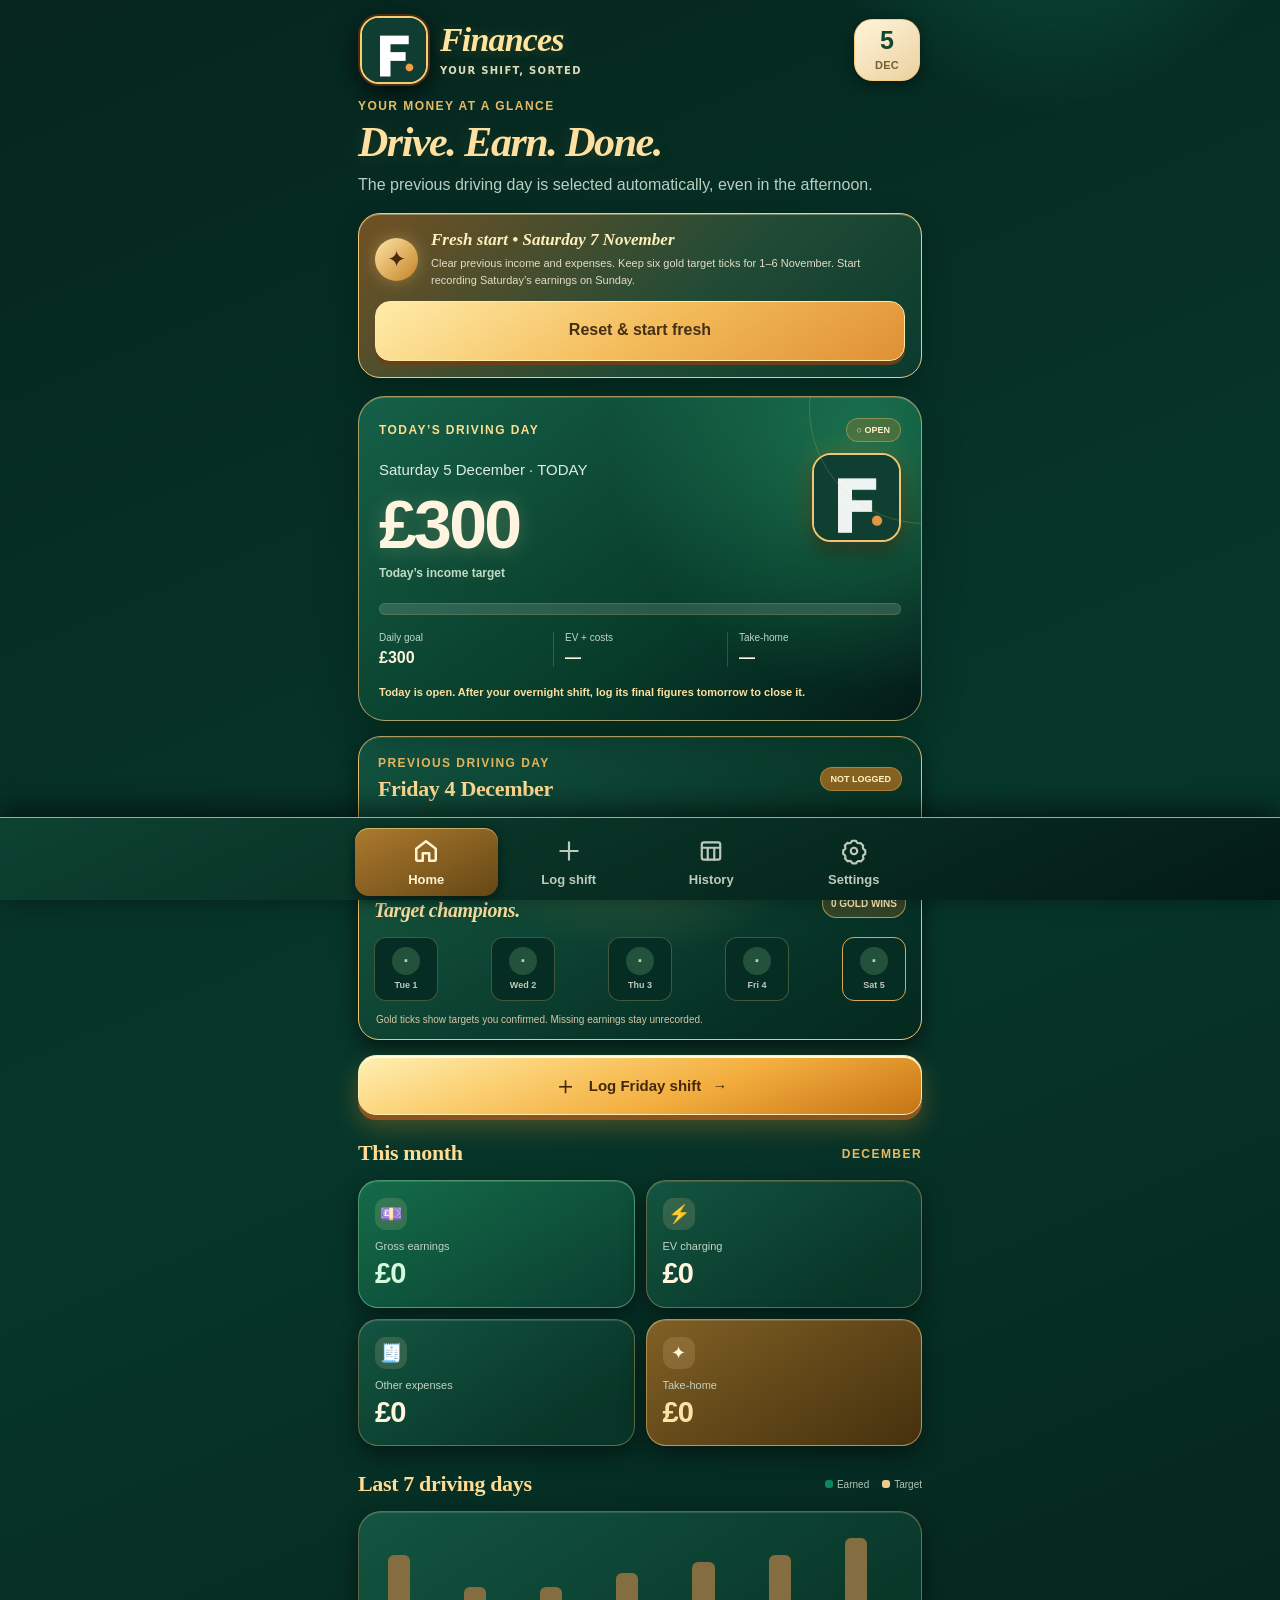
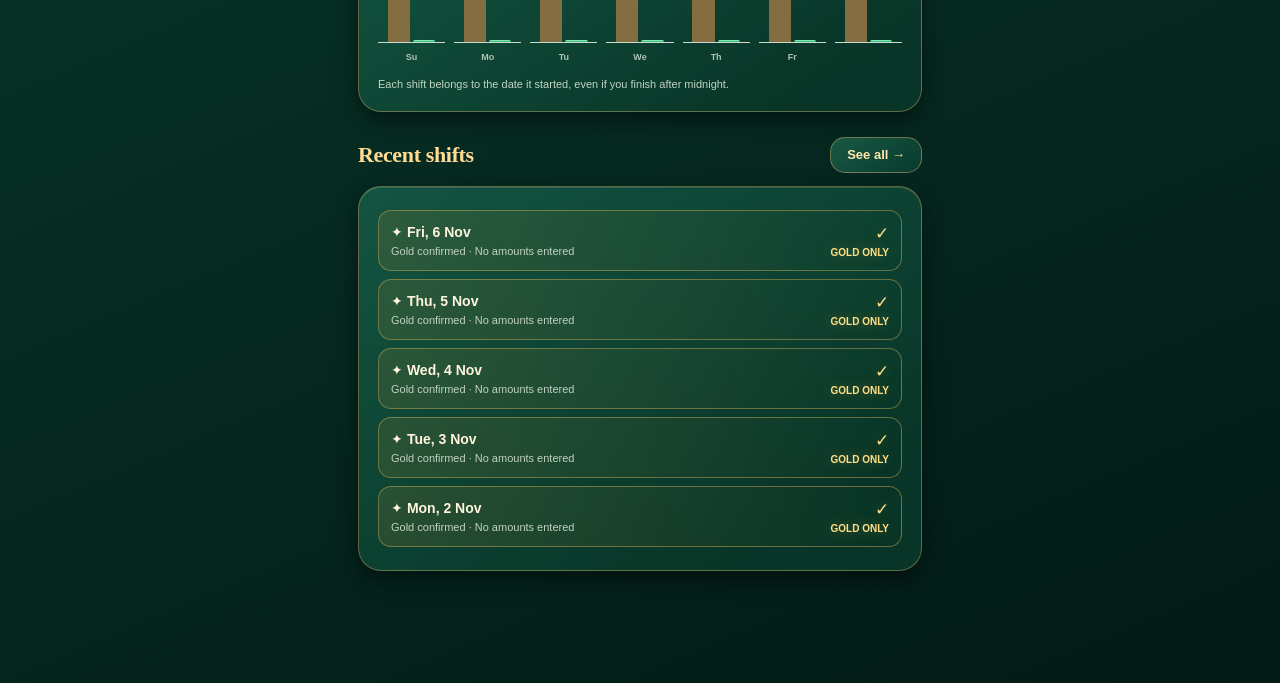
==== index.html @ f960deae "Wire high-density crystal UI and refresh sharp vector assets" ====
<!doctype html>
<html lang="en-GB">
<head>
<meta charset="utf-8">
<meta name="viewport" content="width=device-width, initial-scale=1, viewport-fit=cover">
<meta name="theme-color" content="#073d30">
<meta name="description" content="Finances — a beautiful, fast shift ledger for London private-hire drivers.">
<link rel="manifest" href="./manifest.webmanifest?v=18">
<link rel="icon" type="image/svg+xml" href="./icons/icon.svg?v=11">
<link rel="apple-touch-icon" href="./icons/icon-512.png?v=18">
<title>Finances · Your shift, sorted</title>
<style>
:root{--forest:#083b2e;--deep:#06281f;--emerald:#187657;--lime:#b8e4c7;--orange:#f4a044;--gold:#efd19a;--paper:#fffefa;--cream:#f6f7f2;--ink:#17392f;--muted:#7d9489;--line:#e1eae3;--red:#d35c58;--shadow:0 9px 27px #0e462716;font-family:Inter,ui-sans-serif,-apple-system,BlinkMacSystemFont,"Segoe UI",sans-serif;color:var(--ink)}
*{box-sizing:border-box}
html{background:var(--cream)}
body{margin:0;-webkit-font-smoothing:antialiased;background:linear-gradient(160deg,#f3f8f2,#fffefa 50%,#f6f7f2);min-height:100dvh}
button,input,textarea{font:inherit}button{cursor:pointer}button:disabled{opacity:.45;cursor:not-allowed}
button:focus-visible,input:focus-visible,textarea:focus-visible,a:focus-visible{outline:3px solid var(--orange);outline-offset:3px}
button:active{transform:scale(.987)}
a{color:var(--emerald)}
.shell{max-width:570px;margin:0 auto;min-height:100dvh;padding:0 18px calc(112px + env(safe-area-inset-bottom))}
header{display:flex;align-items:center;justify-content:space-between;gap:12px;padding:24px 2px 19px}
.identity{display:flex;align-items:center;gap:12px}.mark{width:49px;height:49px;object-fit:cover;border-radius:15px;box-shadow:0 6px 16px #143e2a30;border:1px solid #d2ab57}
.wordmark{font:800 22px Georgia,serif;letter-spacing:-.5px}.wordmark small{display:block;font:750 9px Inter,system-ui,sans-serif;letter-spacing:2px;text-transform:uppercase;color:var(--muted);margin-top:3px}
.header-date{background:white;border:1px solid var(--line);border-radius:16px;padding:9px 12px;text-align:center;min-width:60px;box-shadow:var(--shadow)}.header-date b{display:block;font-size:18px}.header-date small{font-weight:800;font-size:10px;color:var(--muted)}
section.page{display:none;animation:appear .22s ease}section.page.active{display:block}@keyframes appear{from{opacity:.65;transform:translateY(4px)}to{opacity:1;transform:translateY(0)}}
.kicker{font-size:10px;font-weight:850;letter-spacing:1.8px;text-transform:uppercase;color:#66947f}
h1{font:600 clamp(28px,7vw,35px)/1.16 Georgia,serif;letter-spacing:-.8px;margin:6px 0 5px}h2{font:600 22px Georgia,serif;letter-spacing:-.4px;margin:0}
.muted{color:var(--muted)}.subtitle{font-size:13px;color:var(--muted);line-height:1.5;margin:6px 0 0}.section-title{display:flex;align-items:center;justify-content:space-between;margin:25px 0 13px;gap:12px}
.hero{position:relative;overflow:hidden;background:radial-gradient(circle at 100% -24%,#2b805e,transparent 50%),linear-gradient(138deg,#145b42,#08382d 67%,#05241c);color:white;border-radius:28px;padding:23px 22px 21px;box-shadow:0 18px 34px #0e452a30;border:1px solid #327d5b}
.hero:after{content:"";width:230px;height:230px;border:1px solid #ffffff13;border-radius:50%;position:absolute;right:-120px;top:-105px;pointer-events:none}
.hero-top{display:flex;align-items:center;justify-content:space-between;gap:12px;position:relative;z-index:1}
.hero-label{font-size:10px;letter-spacing:1.7px;font-weight:850;color:#c3e7d1}
.pill{padding:6px 10px;font-size:10px;border-radius:999px;background:#ffffff18;color:#f9dcac;font-weight:850}
.hero-date{font-size:12px;color:#e4f2e6;margin:16px 0 5px;position:relative;z-index:1}
.hero-value{font-size:clamp(42px,12vw,62px);font-weight:850;letter-spacing:-2.3px;line-height:1.14;font-variant-numeric:tabular-nums;position:relative;z-index:1}
.hero-value small{font-size:12px;letter-spacing:0;color:#b7d8c5;font-weight:600;display:block;margin-top:4px}
.progress-track{height:9px;border-radius:100px;background:#ffffff2a;margin:21px 0 16px;overflow:hidden;position:relative;z-index:1}.progress-track i{display:block;width:0;height:100%;background:linear-gradient(90deg,#f2b263,#ffdda0);border-radius:100px;transition:width .32s}
.hero-stats{display:grid;grid-template-columns:repeat(3,minmax(0,1fr));position:relative;z-index:1}.hero-stats div{min-width:0}.hero-stats div+div{border-left:1px solid #ffffff29;padding-left:11px}.hero-stats small{display:block;font-size:10px;color:#bedbcc;margin-bottom:6px}.hero-stats strong{display:block;font-size:clamp(14px,4vw,18px);font-variant-numeric:tabular-nums}
.hero-foot{position:relative;z-index:1;font-size:11px;color:#f2dba9;margin-top:18px;line-height:1.4}
.primary{display:flex;align-items:center;justify-content:center;gap:11px;width:100%;border:0;border-radius:19px;min-height:60px;background:linear-gradient(125deg,#ffc77d,#f1a149 52%,#e48b2b);color:#4c2b0c;box-shadow:0 10px 24px #d38a3030,inset 0 2px #ffffff90;font-weight:900;font-size:15px}
.primary.dark{background:linear-gradient(125deg,#1f815c,#0c553f 70%,#093d30);color:#fff;box-shadow:0 10px 25px #13573e2a}
.cta{margin-top:15px}.cta-icon{font-size:25px;line-height:1}
.tile-grid{display:grid;grid-template-columns:repeat(2,minmax(0,1fr));gap:11px}
.tile{background:white;border:1px solid var(--line);border-radius:20px;padding:17px 16px;min-width:0;box-shadow:var(--shadow)}
.tile .symbol{display:inline-flex;align-items:center;justify-content:center;width:32px;height:32px;border-radius:11px;background:#f0f6ed;font-size:18px;margin-bottom:10px}
.tile small{display:block;font-size:11px;color:var(--muted);margin-bottom:5px}.tile strong{display:block;font-size:clamp(21px,6vw,29px);font-weight:850;letter-spacing:-.9px;line-height:1.12;font-variant-numeric:tabular-nums}
.tile.green{background:linear-gradient(160deg,#e5f7eb,#f6fff9);border-color:#b5dfc6}.tile.green strong{color:#086943}
.tile.gold{background:linear-gradient(155deg,#fff1d8,#fffdf6);border-color:#ecd4a3}
.card{background:white;border:1px solid var(--line);box-shadow:var(--shadow);border-radius:23px;padding:19px}
.small-note{font-size:11px;color:var(--muted);line-height:1.5}
.row-list{display:flex;flex-direction:column}.shift-row{border:0;background:transparent;text-align:left;display:flex;align-items:center;justify-content:space-between;gap:12px;padding:15px 0;border-bottom:1px solid var(--line);width:100%}.shift-row:last-child{border-bottom:0}.shift-row b{display:block;font-size:14px}.shift-row small{display:block;font-size:11px;color:var(--muted);margin-top:5px}.shift-row .amount{text-align:right}.shift-row .amount strong{font-size:17px;display:block}.shift-row .amount span{display:block;font-size:10px;font-weight:800;margin-top:3px}
.positive{color:#16845a}.negative{color:var(--red)}.amber{color:#b67b2a}
.empty{text-align:center;padding:19px 9px;color:var(--muted);font-size:13px}
.weekbars{display:grid;grid-template-columns:repeat(7,minmax(0,1fr));gap:9px;align-items:end;padding-top:7px}
.bar-col{text-align:center;min-width:0}.bar-wrap{height:105px;display:flex;align-items:flex-end;justify-content:center;gap:3px;position:relative;border-bottom:1px solid #ccd9cc}
.bar{width:33%;border-radius:6px 6px 0 0;min-height:2px}.bar.target{background:#f2d4a4}.bar.earned{background:linear-gradient(#50bf84,#0a6d4f)}
.bar-col small{font-weight:750;font-size:9px;color:var(--muted);margin-top:9px;display:block}.bar-col.today small{color:var(--forest)}.legend{font-size:10px;color:var(--muted);display:flex;align-items:center;gap:13px}.legend i{display:inline-block;width:8px;height:8px;border-radius:3px;margin-right:4px;background:#0b875e}.legend .target-dot{background:#eccb91}
.form-panel{background:white;border:1px solid var(--line);border-radius:24px;padding:19px;margin-top:18px;box-shadow:var(--shadow)}
.form-title{display:flex;align-items:center;justify-content:space-between;gap:12px;margin-bottom:12px}
.step{font-size:11px;font-weight:850;color:#11805b;letter-spacing:1.1px}
label.field{display:block;margin-top:13px;font-size:12px;font-weight:800;color:#395c4d}
.input{display:block;margin-top:8px;width:100%;min-width:0;height:52px;border:1px solid #dce6dc;background:#fbfdf9;border-radius:13px;padding:0 13px;color:#163b30;font-weight:700;font-size:16px}
.input:focus{outline:2px solid #efb063;outline-offset:1px;border-color:#edbb7c}
.input[type=date],.input[type=time]{font-size:14px}
.field-row{display:grid;grid-template-columns:minmax(0,1.45fr) minmax(0,1fr);gap:11px}
.money-field{position:relative}.money-field .input{padding-left:34px;font-size:22px;font-weight:850;font-variant-numeric:tabular-nums}.currency{position:absolute;left:13px;bottom:14px;font-size:17px;color:#769182;font-weight:800}
.caption{color:#91a496;font-size:11px;line-height:1.5;margin:10px 2px 0}
.money-preview{background:linear-gradient(150deg,#0f5c42,#073e30);color:#fff;border-radius:20px;padding:17px 18px;margin-top:17px;box-shadow:0 8px 22px #165d3920}
.preview-row{display:flex;align-items:center;justify-content:space-between;gap:12px;padding:6px 0}.preview-row small{color:#b9dcc9;font-size:11px}.preview-row b{font-size:16px;font-variant-numeric:tabular-nums}.preview-row.large{padding-top:14px;border-top:1px solid #ffffff25;margin-top:8px}.preview-row.large b{font-size:27px;letter-spacing:-1px}.preview-status{font-size:11px;color:#ffe0a9;margin-top:11px}
.fold{border-top:1px solid var(--line);margin-top:14px;padding-top:13px}.fold summary{cursor:pointer;font-size:12px;font-weight:850;color:var(--emerald);min-height:28px}
textarea.input{padding:12px 13px;height:auto;min-height:81px;resize:vertical;font-size:14px}
.form-actions{display:flex;gap:9px;align-items:center;margin-top:15px}.form-actions .primary{flex:1}.secondary{border:1px solid #d5e2d7;color:#2c7056;background:#f4faf3;border-radius:15px;min-height:52px;padding:0 16px;font-weight:850;font-size:13px}
.month-nav{display:flex;align-items:center;justify-content:space-between;gap:8px;margin:19px 0 14px}.month-nav strong{font-size:16px}.round-btn{border:1px solid var(--line);border-radius:13px;background:white;min-width:43px;height:42px;font-size:24px;color:var(--forest)}
.calendar{padding:14px 10px 12px}.cal-grid{display:grid;grid-template-columns:repeat(7,minmax(0,1fr));gap:5px}
.cal-head{text-align:center;font-size:9px;font-weight:900;color:var(--muted);padding:5px 0 8px}.day{min-width:0;min-height:62px;padding:7px 2px 6px;border:1px solid #e6ece5;border-radius:10px;text-align:center;background:#f8faf6;color:#758a7f}.day b{font-size:11px;display:block}.day small{font-size:9px;display:block;margin-top:8px;font-weight:800;overflow:hidden;text-overflow:clip}.day.has{background:#e7f3e9;border-color:#c6e3d1;color:#145e40}.day.win{background:#f9edd3;border-color:#ddbc75;color:#77501d}.day.low{background:#fbeae8;border-color:#f1cfcb;color:#a14c43}.day.today{box-shadow:inset 0 0 0 2px #f0a650}.day:disabled{visibility:hidden}.day .cal-dot{width:5px;height:5px;border-radius:50%;background:currentColor;margin:4px auto 0}
.month-summary{font-size:12px;color:var(--muted);margin:9px 0 18px}
.week-targets{display:grid;grid-template-columns:repeat(2,minmax(0,1fr));gap:10px}.target-row{border:1px solid var(--line);border-radius:15px;padding:10px 13px;background:#fbfdf9}.target-row label{display:block;color:var(--muted);font-size:11px;font-weight:850;margin-bottom:6px}.target-row .target-inner{display:flex;align-items:center;gap:5px}.target-row input{width:100%;min-width:0;border:0;background:transparent;color:var(--forest);font-size:19px;font-weight:900;outline:0}
.settings-actions{display:grid;grid-template-columns:repeat(2,minmax(0,1fr));gap:9px;margin-top:15px}.settings-actions button{min-height:49px}
.nav{position:fixed;z-index:20;bottom:0;left:0;right:0;padding:10px max(14px,calc((100vw - 570px)/2)) calc(10px + env(safe-area-inset-bottom));background:#ffffffed;backdrop-filter:blur(18px);border-top:1px solid #dce9de;display:grid;grid-template-columns:repeat(4,minmax(0,1fr));box-shadow:0 -7px 29px #113b2516}
.nav button{min-height:58px;border:0;background:transparent;color:#83978b;border-radius:14px;display:flex;flex-direction:column;align-items:center;justify-content:center;gap:5px;font-size:10px;font-weight:850}.nav button .ico{font-size:21px;line-height:1}.nav button.active{color:#084734;background:linear-gradient(155deg,#e8f6e7,#fff0d8)}
.toast{position:fixed;z-index:50;left:50%;transform:translateX(-50%);bottom:calc(93px + env(safe-area-inset-bottom));max-width:calc(100vw - 34px);background:#104f39;color:#fff;padding:13px 17px;border-radius:14px;box-shadow:0 13px 25px #0a442b44;font-size:13px;font-weight:750;text-align:center;display:none}
.notice{padding:13px 14px;border:1px solid #efdcb8;border-radius:16px;background:#fff9e9;color:#795b2d;font-size:12px;line-height:1.5;margin-top:12px}
.between{display:flex;justify-content:space-between;align-items:center;gap:12px}
.hidden{display:none!important}
@media(max-width:365px){.shell{padding-left:12px;padding-right:12px}.tile{padding:13px}.hero{padding:19px}.field-row{grid-template-columns:1fr 1fr}}
@media(prefers-reduced-motion:reduce){*{animation:none!important;transition:none!important}}

.fresh-reset{margin:15px 0 18px;border:1px solid #f4ca7a;border-radius:22px;padding:16px;background:linear-gradient(135deg,#725124,#224b36 58%,#0a3b2d);box-shadow:inset 0 1px #fff3b95b,0 9px 24px #001a1477;display:grid;grid-template-columns:44px minmax(0,1fr);gap:12px;align-items:center;color:#fff4db}
.fresh-reset-icon{width:43px;height:43px;border-radius:50%;display:grid;place-items:center;background:linear-gradient(135deg,#ffe5a6,#c48225);color:#462b0d;font-size:23px;box-shadow:0 0 16px #ffd77855}
.fresh-reset-copy strong{font:italic 700 17px Georgia,serif;display:block;color:#fff0bb}.fresh-reset-copy small,.fresh-done small{display:block;font-size:11px;color:#e4ddc8;line-height:1.55;margin-top:5px}
.fresh-reset-button{grid-column:1/-1;border:1px solid #ffeba6;background:linear-gradient(145deg,#ffeca9,#f4bd5c,#df9034);color:#453016;border-radius:15px;min-height:46px;font-weight:900;box-shadow:0 4px #694017}
.fresh-done{margin:15px 0;border:1px solid #e9c268ad;border-radius:18px;padding:13px 15px;background:#164a36;color:#ffeda8}
.fresh-done strong{font-weight:850;font-size:13px}
</style>
<link rel="stylesheet" href="./atelier.css?v=11">
<link rel="stylesheet" href="./crystal.css?v=18">
</head>
<body>
<div class="shell">
<header><div class="identity"><img class="mark" src="./icons/icon-512.png?v=18" alt="Personalised Liberty portrait"><div class="wordmark">Finances<small>Your shift, sorted</small></div></div><div class="header-date"><b id="headerDay">—</b><small id="headerMonth">NOV</small></div></header>
<section class="page active" id="home">
  <div class="kicker">YOUR MONEY AT A GLANCE</div><h1>Drive. Earn. Done.</h1><p class="subtitle">The previous driving day is selected automatically, even in the afternoon.</p>
  <section class="fresh-reset" id="freshResetPanel">
    <div class="fresh-reset-icon">✦</div>
    <div class="fresh-reset-copy"><strong>Fresh start • Saturday 7 November</strong>
    <small>Clear previous income and expenses. Keep six gold target ticks for 1–6 November. Start recording Saturday’s earnings on Sunday.</small></div>
    <button type="button" class="fresh-reset-button" id="freshStartBtn">Reset & start fresh</button>
  </section>
  <section class="fresh-done hidden" id="freshDonePanel">
    <strong>✓ Fresh start active</strong><small>Earlier figures cleared. First new driving day: Saturday 7 November. Record it on Sunday.</small>
  </section>
  <div class="hero"><img class="hero-portrait" src="./icons/icon-512.png?v=11" alt="" aria-hidden="true">
    <div class="hero-top"><span class="hero-label">TODAY’S DRIVING DAY</span><span class="pill" id="heroBadge">READY TO GO</span></div>
    <p class="hero-date" id="heroDate">Today</p>
    <div class="hero-value" id="heroIncome">£0<small>Gross earnings</small></div>
    <div class="progress-track"><i id="heroProgress"></i></div>
    <div class="hero-stats"><div><small>Daily goal</small><strong id="heroTarget">£0</strong></div><div><small>EV + costs</small><strong id="heroCosts">£0</strong></div><div><small>Take-home</small><strong id="heroNet">£0</strong></div></div>
    <div class="hero-foot" id="heroMessage">Your next shift is waiting.</div>
  </div>
  <div id="lastShiftCard" class="card" style="margin-top:15px;border:1px solid #e5bf73">
    <div class="between"><div><div class="kicker" id="lastShiftEyebrow">LAST SHIFT</div><h2 id="lastShiftTitle" style="margin-top:6px">Yesterday</h2></div><span class="pill" id="lastShiftStatus" style="background:#876322;color:#fff4c8">CLOSED ✓</span></div>
    <p id="lastShiftDetail" style="margin:10px 0 0;font-size:13px;color:#e3d9b7;line-height:1.5"></p>
  </div>
  <div id="dateCorrection" class="notice hidden" style="margin-top:14px">
<strong id="dateCorrectionTitle"></strong><p id="dateCorrectionText" style="margin:8px 0 12px"></p>
<button type="button" class="secondary" id="correctToday">↶ Move saved shift to previous day</button></div>
<section class="gold-win-card" aria-label="Gold target streak"><div class="gold-win-head"><div><small>YOUR GOLD STANDARD</small><h2>Target champions.</h2></div><strong id="goldCount">4 GOLD WINS</strong></div><div id="goldDays" class="gold-days"></div><p>Gold ticks show targets you confirmed. Missing earnings stay unrecorded.</p></section><button class="primary cta" id="homeLog"><span class="cta-icon">＋</span><span id="homeLogLabel">Log a finished shift</span><span>→</span></button>
  <div class="section-title"><h2>This month</h2><span class="kicker" id="homeMonth">NOVEMBER</span></div>
  <div class="tile-grid">
    <div class="tile green"><span class="symbol">💷</span><small>Gross earnings</small><strong id="monthGross">£0</strong></div>
    <div class="tile"><span class="symbol">⚡</span><small>EV charging</small><strong id="monthCharge">£0</strong></div>
    <div class="tile"><span class="symbol">🧾</span><small>Other expenses</small><strong id="monthOther">£0</strong></div>
    <div class="tile gold"><span class="symbol">✦</span><small>Take-home</small><strong id="monthNet">£0</strong></div>
  </div>
  <div class="section-title"><h2>Last 7 driving days</h2><span class="legend"><span><i></i>Earned</span><span><i class="target-dot"></i>Target</span></span></div>
  <div class="card"><div id="weekBars" class="weekbars"></div><div class="small-note" style="margin-top:14px">Each shift belongs to the date it started, even if you finish after midnight.</div></div>
  <div class="section-title"><h2>Recent shifts</h2><button class="secondary" id="seeHistory" style="min-height:36px">See all →</button></div>
  <div class="card row-list" id="recentList"></div>
</section>
<section class="page" id="log">
  <div class="kicker" id="logKicker">YOUR END-OF-SHIFT CHECK-IN</div><h1 id="logTitle">Three numbers. Done.</h1><p class="subtitle">No dates or times to enter. Just log the shift you finished this morning.</p>
  <form id="shiftForm" novalidate>
  <div class="auto-day-panel">
    <span class="auto-day-icon">✦</span><div><small>AUTOMATIC DRIVING DAY</small><strong id="logDayLabel">Your driving day</strong><p id="shiftClock">Your last completed overnight shift counts towards the previous day.</p></div><span class="auto-day-tick">✓</span>
    <input type="hidden" id="shiftDate" required><input type="hidden" id="startTime"><input type="hidden" id="endTime">
  </div>
    <div class="form-panel">
      <div class="form-title"><h2>Your money</h2><span class="step">QUICK CHECK-IN</span></div>
      <label class="field money-field">Gross income (before costs)<span class="currency">£</span><input id="gross" class="input" type="number" min="0" max="1000000" step="0.01" inputmode="decimal" placeholder="230.00" required></label>
      <div class="field-row" style="grid-template-columns:1fr 1fr">
        <label class="field money-field">⚡ EV charging<span class="currency">£</span><input id="charge" class="input" type="number" min="0" max="1000000" step="0.01" inputmode="decimal" placeholder="0.00"></label>
        <label class="field money-field">🧾 Other expenses<span class="currency">£</span><input id="other" class="input" type="number" min="0" max="1000000" step="0.01" inputmode="decimal" placeholder="0.00"></label>
      </div>
      <p class="caption">Other expenses can include food, parking, tolls or anything else. Don't include EV charging twice.</p>
      <div class="money-preview" aria-live="polite">
        <div class="preview-row"><small>Daily income target</small><b id="previewTarget">£0</b></div>
        <div class="preview-row"><small>Total costs</small><b id="previewCosts">£0</b></div>
        <div class="preview-row large"><small>Estimated take-home</small><b id="previewNet">£0</b></div>
        <div class="preview-status" id="previewStatus">Enter your earnings to see your result.</div>
      </div>
      <details class="fold"><summary>✎ Add a note or adjust this day's target</summary><label class="field">Notes (optional)<textarea id="notes" class="input" maxlength="500" placeholder="e.g. busy evening, charging stop, parking"></textarea></label><label class="field money-field">Override this day's target<span class="currency">£</span><input id="targetOverride" class="input" type="number" step=".01" min="0" max="1000000" inputmode="decimal" placeholder="Leave blank for weekday goal"></label></details>
      <p class="caption hidden" id="importedWarning">This entry was imported from the previous app. Its actual shift times were never recorded there.</p>
      <div class="form-actions"><button type="submit" class="primary dark" id="saveShift">✓ Save this shift</button><button type="button" class="secondary" id="newShift">New</button></div>
      <button type="button" class="secondary hidden" id="moveEntryBack" style="margin-top:12px;width:100%">↶ Move this saved entry back one day</button>
    </div>
  </form>
  <p class="small-note" style="text-align:center;margin:16px 0">Saved on this phone. Update or correct any shift later in History.</p>
</section>
<section class="page" id="history">
  <div class="kicker">YOUR FINANCIAL JOURNEY</div><h1>Every shift matters.</h1><p class="subtitle">Daily records, monthly totals and the progress you made.</p>
  <div class="month-nav"><button class="round-btn" id="monthPrev" aria-label="Previous month">‹</button><strong id="historyMonth">November 2026</strong><button class="round-btn" id="monthNext" aria-label="Next month">›</button></div>
  <div class="tile-grid">
    <div class="tile green"><span class="symbol">💷</span><small>Gross earned</small><strong id="histGross">£0</strong></div>
    <div class="tile gold"><span class="symbol">✦</span><small>Take-home</small><strong id="histNet">£0</strong></div>
    <div class="tile"><span class="symbol">⚡</span><small>EV costs</small><strong id="histCharge">£0</strong></div>
    <div class="tile"><span class="symbol">🎯</span><small>Targets hit</small><strong id="histHits">0 / 0</strong></div>
  </div>
  <div class="section-title"><h2>Shift calendar</h2><span class="kicker">TAP A DATE TO EDIT</span></div>
  <div class="card calendar"><div id="calendar" class="cal-grid"></div><p class="small-note" style="margin:14px 3px 0">Gold = net hit goal · Green = gross hit goal · Rose = below goal.</p></div>
  <div class="section-title"><h2>Shift breakdown</h2><span class="kicker" id="histCount">0 SHIFTS</span></div>
  <div class="card row-list" id="historyList"></div>
  <div class="month-summary" id="histNote"></div>
</section>
<section class="page" id="settings">
  <div class="kicker">YOUR RULES</div><h1>Set your pace.</h1><p class="subtitle">Your normal target is applied automatically based on the day your shift starts.</p>
  <div class="form-panel"><div class="between"><h2>Daily targets</h2><span class="step">£ / DAY</span></div><div class="week-targets" id="targets" style="margin-top:15px"></div><button class="primary dark" id="saveTargets" style="margin-top:16px">Save my weekly targets</button></div>
  <div class="form-panel"><h2>Your records</h2><p class="subtitle">Your data stays on this device. Back it up before changing phones, deleting the app or clearing browser storage.</p>
    <div class="settings-actions"><button class="secondary" id="backup">↓ JSON backup</button><button class="secondary" id="csv">↓ Month CSV</button><button class="secondary" id="restore">↑ Restore backup</button><button class="secondary" id="classic">Classic app ↗</button></div><input type="file" id="restoreFile" accept=".json,application/json" hidden>
    <p class="small-note" style="margin-top:15px" id="importState">Existing data is kept on this device.</p>
  </div>
  <div class="notice"><strong>About your numbers:</strong> Gross income is what you earned before costs. Take-home is gross income minus charging and other expenses. A gross target win is different from a net target win.</div>
</section>
</div>
<nav class="nav" aria-label="Main navigation">
 <button data-tab="home" class="active"><span class="ico"><svg viewBox="0 0 24 24" aria-hidden="true"><path d="m3 10 9-7 9 7v10a1 1 0 0 1-1 1h-5v-7H9v7H4a1 1 0 0 1-1-1z"/></svg></span>Home</button>
 <button data-tab="log"><span class="ico"><svg viewBox="0 0 24 24" aria-hidden="true"><path d="M12 4v16M4 12h16"/></svg></span>Log shift</button>
 <button data-tab="history"><span class="ico"><svg viewBox="0 0 24 24" aria-hidden="true"><rect x="3.5" y="4" width="17" height="16" rx="2"/><path d="M3.5 9h17M9 9v11M15 9v11"/></svg></span>History</button>
 <button data-tab="settings"><span class="ico"><svg viewBox="0 0 24 24" aria-hidden="true"><path d="m9.7 3.5.5-1h3.6l.5 1 1 1.1 1.4.3 1.4-.3 2.4 2.5-.4 1.3.3 1.4 1.1 1 .9.5v3.5l-1 .5-1.1 1 .1 1.5.4 1.3-2.5 2.5-1.3-.4-1.4.2-1.1 1-.5 1h-3.6l-.5-1-1-1.1-1.4-.2-1.4.4-2.4-2.5.4-1.3-.2-1.4-1-1-.9-.5v-3.5l1-.5 1.1-1-.2-1.5-.4-1.3 2.5-2.5 1.3.4 1.4-.3z"/><circle cx="12" cy="12" r="3"/></svg></span>Settings</button>
</nav>
<div class="toast" id="toast" role="status" aria-live="polite"></div>
<script>
(function(){
'use strict';
const STORE='finances-shifts-v3';
const LEGACY='finances-local-v1';
const DAYS=['Monday','Tuesday','Wednesday','Thursday','Friday','Saturday','Sunday'];
const DEFAULT=[160,160,200,230,250,300,250];
const el=id=>document.getElementById(id);
const amount=n=>new Intl.NumberFormat('en-GB',{style:'currency',currency:'GBP',maximumFractionDigits:2}).format(Number(n)||0);
const short=n=>new Intl.NumberFormat('en-GB',{style:'currency',currency:'GBP',maximumFractionDigits:0}).format(Number(n)||0);
const round=n=>Math.round((Number(n)+Number.EPSILON)*100)/100;
const safe=s=>String(s??'').replace(/[&<>"']/g,c=>({'&':'&amp;','<':'&lt;','>':'&gt;','"':'&quot;',"'":'&#39;'}[c]));
const key=d=>d.getFullYear()+'-'+String(d.getMonth()+1).padStart(2,'0')+'-'+String(d.getDate()).padStart(2,'0');
const date=k=>{const p=k.split('-').map(Number);return new Date(p[0],p[1]-1,p[2])};
const validKey=k=>/^\d{4}-(0[1-9]|1[0-2])-([012]\d|3[01])$/.test(k)&&key(date(k))===k;
const weekday=k=>(date(k).getDay()+6)%7;
const n=v=>round(Number(v)||0);
function shiftKey(){const d=new Date();d.setDate(d.getDate()-1);return key(d);}
function todayKey(){return key(new Date())}
function plusMonth(d,v){return new Date(d.getFullYear(),d.getMonth()+v,1)}
function moneyField(id){const x=el(id).value.trim();return x===''?0:Number(x)}
function clock(k,from,to){const start=new Date(k+'T'+from+':00');if(!Number.isFinite(start.getTime()))return null;const end=new Date(k+'T'+to+':00');if(end<=start)end.setDate(end.getDate()+1);return {endKey:key(end),minutes:Math.round((end-start)/60000)}}
function goal(k,record){return record&&record.override!=null?record.override:state.targets[weekday(k)]}
function net(record){return round(record.gross-record.charge-record.other)}
function costs(record){return round(record.charge+record.other)}
const VERIFIED_WINS=['2026-11-01','2026-11-02','2026-11-03','2026-11-04','2026-11-05','2026-11-06'];
const starterWins=()=>Object.fromEntries(VERIFIED_WINS.map(k=>[k,true]));
function newState(){return {version:3,targets:DEFAULT.slice(),shifts:{},legacyImported:false,confirmedDays:starterWins(),freshStartComplete:false}}
function migrate(){
 const value=localStorage.getItem(LEGACY);
 const s=newState();if(!value)return s;
 try{
  const old=JSON.parse(value);if(!old||!old.entries||typeof old.entries!=='object')return s;
  for(const [k,e] of Object.entries(old.entries)){
   if(!validKey(k)||!e||typeof e!=='object')continue;
   const ex=Array.isArray(e.expenses)?e.expenses:[];
   const charging=round(ex.filter(x=>x.category==='Charging').reduce((a,x)=>a+(Number(x.amount)||0),0));
   const spending=round(ex.reduce((a,x)=>a+(Number(x.amount)||0),0));
   const gross=Number(e.earned);
   if(!Number.isFinite(gross)||gross<0||gross>1000000)continue;
   s.shifts[k]={gross:round(gross),charge:Math.max(0,charging),other:Math.max(0,round(spending-charging)),start:'13:00',finish:'06:00',notes:String(e.note||'').slice(0,500),override:e.targetOverride!=null&&Number.isFinite(Number(e.targetOverride))?Math.max(0,Number(e.targetOverride)):null,imported:true};
  }
  s.legacyImported=Object.keys(s.shifts).length>0;return s;
 }catch(err){console.warn('Legacy migration skipped',err);return s}
}
function validSaved(s){return s&&s.version===3&&Array.isArray(s.targets)&&s.targets.length===7&&s.targets.every(x=>Number.isFinite(x)&&x>=0&&x<=1000000)&&s.shifts&&typeof s.shifts==='object'&&!Array.isArray(s.shifts);}
function load(){
 try{const saved=localStorage.getItem(STORE);if(saved){const parsed=JSON.parse(saved);if(validSaved(parsed)){parsed.confirmedDays={...parsed.confirmedDays,...starterWins()};return parsed;}}}
 catch(err){console.warn('Cannot read saved shifts',err)}
 return migrate();
}
let state=load(),tab='home',focus=shiftKey(),historyMonth=new Date(date(shiftKey()).getFullYear(),date(shiftKey()).getMonth(),1),toastTimer=0;
function save(){try{localStorage.setItem(STORE,JSON.stringify(state));return true}catch(err){notify('Could not save. Check your phone storage.');return false}}
function notify(message){const t=el('toast');t.textContent=message;t.style.display='block';clearTimeout(toastTimer);toastTimer=setTimeout(()=>t.style.display='none',3500)}
function switchTo(next){tab=next;document.querySelectorAll('.page').forEach(x=>x.classList.toggle('active',x.id===tab));document.querySelectorAll('.nav button').forEach(x=>x.classList.toggle('active',x.dataset.tab===tab));render();window.scrollTo({top:0,behavior:'instant'})}
function entry(k){return state.shifts[k]||null}
function targetHit(k){const a=stats(k);return !!state.confirmedDays?.[k]||!!(a.r&&a.gross>=a.target)}
function manualOnly(k){return !!state.confirmedDays?.[k]&&!entry(k)}
function stats(k){const r=entry(k),target=goal(k,r);return {r,target,gross:r?r.gross:0,charge:r?r.charge:0,other:r?r.other:0,net:r?net(r):0}}
function monthRows(m){const prefix=m.getFullYear()+'-'+String(m.getMonth()+1).padStart(2,'0')+'-';return Object.keys(state.shifts).filter(k=>k.startsWith(prefix)&&validKey(k)).sort((a,b)=>b.localeCompare(a))}
function monthNumbers(m){const rows=monthRows(m),prefix=m.getFullYear()+'-'+String(m.getMonth()+1).padStart(2,'0')+'-';const a=rows.reduce((s,k)=>{const v=stats(k);s.gross+=v.gross;s.charge+=v.charge;s.other+=v.other;s.net+=v.net;return s},{gross:0,charge:0,other:0,net:0,hits:0,count:rows.length});const marked=Object.keys(state.confirmedDays||{}).filter(k=>k.startsWith(prefix)&&state.confirmedDays[k]);a.hits=new Set([...rows.filter(targetHit),...marked]).size;return a}
function formatDay(k){return date(k).toLocaleDateString('en-GB',{weekday:'short',day:'numeric',month:'short'})}
function rowMarkup(k){const a=stats(k);if(manualOnly(k))return '<button class="shift-row win-row" data-edit="'+k+'"><span><b>✦ '+safe(formatDay(k))+'</b><small>Gold confirmed · No amounts entered</small></span><span class="amount"><strong class="gold-text">✓</strong><span class="gold-text">GOLD ONLY</span></span></button>';const hit=targetHit(k);return '<button class="shift-row'+(hit?' win-row':'')+'" data-edit="'+k+'"><span><b>'+safe(formatDay(k))+'</b><small>'+short(a.gross)+' earned · '+short(a.charge+a.other)+' costs'+(a.r.imported?' · imported':'')+'</small></span><span class="amount"><strong>'+short(a.net)+'</strong><span class="'+(hit?'gold-text':'positive')+'">✓ CLOSED'+(hit?' · GOLD':'')+'</span></span></button>'}

function renderDateCorrection(){
 const source=key(new Date()),destination=shiftKey(),saved=entry(source);
 const visible=Boolean(saved)&&!entry(destination);
 el('dateCorrection').classList.toggle('hidden',!visible);
 if(visible){
   el('dateCorrectionTitle').textContent='Does this belong to '+formatDay(destination)+'?';
   el('dateCorrectionText').textContent=amount(saved.gross)+' is currently saved under '+formatDay(source)+'. If it was the overnight shift starting '+formatDay(destination)+', move it back with one tap. Your charging and expenses will move too.';
   el('correctToday').textContent='↶ Move '+formatDay(source)+' to '+formatDay(destination);
 }
}
function relocateShift(source,destination){
 if(!validKey(source)||!validKey(destination)||source===destination)return;
 const existing=entry(source);
 if(!existing){notify('No saved shift on that day.');return}
 if(entry(destination)){notify('A shift already exists on '+formatDay(destination)+'. Nothing changed.');return}
 const message='Move '+amount(existing.gross)+' from '+formatDay(source)+' to '+formatDay(destination)+'? All costs and notes move with it. This will not duplicate your income.';
 if(!confirm(message))return;
 const wasConfirmed=Boolean(state.confirmedDays?.[source]);
 const destinationConfirmed=Boolean(state.confirmedDays?.[destination]);
 state.shifts[destination]=existing;delete state.shifts[source];
 if(wasConfirmed){state.confirmedDays[destination]=true;delete state.confirmedDays[source]}
 if(!save()){
   state.shifts[source]=existing;delete state.shifts[destination];
   if(wasConfirmed){state.confirmedDays[source]=true;if(!destinationConfirmed)delete state.confirmedDays[destination]}
   return
 }
 historyMonth=new Date(date(destination).getFullYear(),date(destination).getMonth(),1);
 notify('✓ Shift safely moved to '+formatDay(destination));
 switchTo('home');
}
function performFreshStart(){
 if(state.freshStartComplete){notify('Your fresh start is already active.');return;}
 const message='Start fresh from Saturday 7 November 2026?\n\nThis clears ALL recorded income, EV charging, expenses and notes on this device, including entries for 7 November.\n\nYour weekly targets stay the same, and gold ticks remain for 1–6 November. A backup download will be requested before clearing.\n\nThis cannot be undone without restoring a backup.';
 if(!confirm(message))return;
 const original=state;
 try{download('Finances-before-reset-'+key(new Date())+'.json',JSON.stringify(original,null,2),'application/json')}
 catch(err){notify('Could not prepare your backup. No records were erased.');return}
 const resetState={version:3,targets:original.targets.slice(),shifts:{},legacyImported:false,confirmedDays:starterWins(),freshStartComplete:true,startedOn:'2026-11-07'};
 state=resetState;
 if(!save()){state=original;return}
 try{localStorage.removeItem(LEGACY)}catch(err){console.warn('Legacy data could not be removed',err)}
 historyMonth=new Date(2026,10,1);
 prepare(shiftKey(),true);
 notify('✓ Fresh start active. Old amounts cleared; 1–6 Nov gold ticks preserved.');
 switchTo('home');
}
function renderGoldDays(){const now=todayKey(),d=date(now),first=new Date(d);first.setDate(first.getDate()-Math.min(6,d.getDate()-1));const keys=[];for(let day=new Date(first);day<=d;day.setDate(day.getDate()+1))keys.push(key(day));const count=keys.filter(targetHit).length;el('goldCount').textContent=count+' GOLD WIN'+(count===1?'':'S');el('goldDays').innerHTML=keys.map(k=>{const hit=targetHit(k),label=date(k).toLocaleDateString('en-GB',{weekday:'short',day:'numeric'});return '<button class="gold-day'+(hit?' achieved':'')+(k===now?' current':'')+'" data-edit="'+k+'" aria-label="'+safe(label)+(hit?', target achieved':', not yet achieved')+'"><b>'+(hit?'✓':'·')+'</b><small>'+safe(label)+'</small></button>'}).join('')}

function renderHome(){
 const k=todayKey(),a=stats(k),m=date(k);const totals=monthNumbers(m);
 const previous=shiftKey(),last=stats(previous),closed=Boolean(last.r);
 el('lastShiftStatus').textContent=closed?'✓ CLOSED':'NOT LOGGED';
 el('lastShiftEyebrow').textContent=closed?'LAST COMPLETED SHIFT':'PREVIOUS DRIVING DAY';
 el('lastShiftTitle').textContent=date(previous).toLocaleDateString('en-GB',{weekday:'long',day:'numeric',month:'long'});
 el('lastShiftDetail').textContent=closed?'Gross '+amount(last.gross)+' · Costs '+amount(last.charge+last.other)+' · Take-home '+amount(last.net):
  (targetHit(previous)?'Gold tick confirmed, but no income or expenses recorded.':'Enter final income and expenses to mark this shift closed.');
 el('homeLogLabel').textContent=closed?'View completed '+date(previous).toLocaleDateString('en-GB',{weekday:'long'})+' shift':
   'Log '+date(previous).toLocaleDateString('en-GB',{weekday:'long'})+' shift';
 el('freshResetPanel').classList.toggle('hidden',Boolean(state.freshStartComplete));
 el('freshDonePanel').classList.toggle('hidden',!state.freshStartComplete);
 renderDateCorrection();
 el('heroDate').textContent=date(k).toLocaleDateString('en-GB',{weekday:'long',day:'numeric',month:'long'})+' · TODAY';
 renderGoldDays();
 el('heroBadge').textContent=a.r?'✓ CLOSED':'○ OPEN';
 el('heroIncome').innerHTML=short(a.r?a.gross:a.target)+'<small>'+(a.r?'Gross earnings':'Today’s income target')+'</small>';el('heroTarget').textContent=short(a.target);el('heroCosts').textContent=a.r?short(a.charge+a.other):'—';el('heroNet').textContent=a.r?short(a.net):'—';
 el('heroProgress').style.width=a.r?Math.min(100,a.target>0?a.gross/a.target*100:100)+'%':'0%';
 el('heroMessage').textContent=a.r?'✓ Closed and saved in History.':'Today is open. After your overnight shift, log its final figures tomorrow to close it.';
 el('monthGross').textContent=short(totals.gross);el('monthCharge').textContent=short(totals.charge);el('monthOther').textContent=short(totals.other);el('monthNet').textContent=short(totals.net);
 el('homeMonth').textContent=m.toLocaleDateString('en-GB',{month:'long'}).toUpperCase();
 const now=date(k),dates=[];for(let i=6;i>=0;i--){const d=new Date(now);d.setDate(d.getDate()-i);dates.push(key(d))}
 const max=Math.max(1,...dates.map(k=>Math.max(stats(k).gross,stats(k).target)));
 el('weekBars').innerHTML=dates.map(d=>{const a=stats(d);return '<div class="bar-col'+(d===k?' today':'')+'"><div class="bar-wrap"><i class="bar target" style="height:'+Math.max(2,a.target/max*100)+'%"></i><i class="bar earned" style="height:'+Math.max(2,a.gross/max*100)+'%"></i></div><small>'+date(d).toLocaleDateString('en-GB',{weekday:'short'}).slice(0,2)+'</small></div>'}).join('');
 const recent=[...new Set([...Object.keys(state.shifts),...Object.keys(state.confirmedDays||{}).filter(k=>state.confirmedDays[k])])].filter(validKey).sort((a,b)=>b.localeCompare(a)).slice(0,5);
 el('recentList').innerHTML=recent.length?recent.map(rowMarkup).join(''):'<div class="empty">No shifts yet. Your first check-in starts here.</div>';
}
function prepare(k,reset){
 if(!validKey(k))k=shiftKey();focus=k;el('shiftDate').value=k;
 const r=!reset?entry(k):null;
 el('startTime').value=r?.start||'13:00';el('endTime').value=r?.finish||'06:00';
 el('gross').value=r?String(r.gross):'';el('charge').value=r?String(r.charge):'';el('other').value=r?String(r.other):'';
 el('notes').value=r?.notes||'';el('targetOverride').value=r?.override==null?'':r.override;
 el('logKicker').textContent=r?'✓ COMPLETED SHIFT':'YOUR END-OF-SHIFT CHECK-IN';
 el('logTitle').textContent=r?'✓ Closed · edit if needed':'Three numbers. Done.';
 el('saveShift').textContent=r?'✓ Update this shift':'✓ Save this shift';
 el('importedWarning').classList.toggle('hidden',!r?.imported);
 const priorDate=date(k);priorDate.setDate(priorDate.getDate()-1);
 el('moveEntryBack').classList.toggle('hidden',!r||Boolean(entry(key(priorDate))));
 el('logDayLabel').textContent=date(k).toLocaleDateString('en-GB',{weekday:'long',day:'numeric',month:'long'});
 updatePreview();
}
function updatePreview(){
 const k=el('shiftDate').value,r=entry(k);
 el('shiftClock').textContent=r?'✓ Shift CLOSED and saved in History. Correct amounts if needed.':'Save the final figures and this shift will be marked CLOSED.';
 const override=el('targetOverride').value.trim();const target=validKey(k)?override!==''&&Number.isFinite(Number(override))?Number(override):goal(k,r):0;
 const gross=moneyField('gross'),charge=moneyField('charge'),other=moneyField('other'),takehome=round(gross-charge-other);
 el('previewTarget').textContent=amount(target);el('previewCosts').textContent=amount(charge+other);el('previewNet').textContent=amount(takehome);
 el('previewStatus').textContent=el('gross').value.trim()===''?'Enter your earnings to see your result.':takehome>=target?'✦ You have protected your net target.':gross>=target?'Gross goal reached; costs bring take-home below target.':amount(Math.max(0,target-gross))+' to reach your gross target.';
}
function record(event){
 event.preventDefault();const k=el('shiftDate').value,from='',to='';
 if(!validKey(k)){notify('Invalid driving day.');return}
 if(el('gross').value.trim()===''){notify('Please enter your gross income.');el('gross').focus();return}
 const ids=['gross','charge','other'];for(const id of ids){const v=el(id).value;if(v.trim()!==''&&(!Number.isFinite(Number(v))||Number(v)<0||Number(v)>1000000)){notify('Enter valid non-negative amounts.');el(id).focus();return}}
 const rawOverride=el('targetOverride').value.trim();if(rawOverride!==''&&(!Number.isFinite(Number(rawOverride))||Number(rawOverride)<0||Number(rawOverride)>1000000)){notify('Check the custom target.');return}
 const old=entry(k);state.shifts[k]={gross:n(moneyField('gross')),charge:n(moneyField('charge')),other:n(moneyField('other')),start:from,finish:to,notes:el('notes').value.trim().slice(0,500),override:rawOverride!==''?n(rawOverride):null,imported:false};
 if(!save()){if(old)state.shifts[k]=old;else delete state.shifts[k];return}
 historyMonth=new Date(date(k).getFullYear(),date(k).getMonth(),1);
 notify('✓ '+formatDay(k)+' CLOSED and saved.');switchTo('home');
}
function renderHistory(){
 const m=historyMonth,t=monthNumbers(m),rows=[...new Set([...monthRows(m),...Object.keys(state.confirmedDays||{}).filter(k=>state.confirmedDays[k]&&k.startsWith(m.getFullYear()+'-'+String(m.getMonth()+1).padStart(2,'0')+'-'))])].filter(validKey).sort((a,b)=>b.localeCompare(a));
 el('historyMonth').textContent=m.toLocaleDateString('en-GB',{month:'long',year:'numeric'});
 el('histGross').textContent=short(t.gross);el('histNet').textContent=short(t.net);el('histCharge').textContent=short(t.charge);el('histHits').textContent=t.hits+' ✓';
 el('histCount').textContent=rows.length+' DAY'+(rows.length===1?'':'S');
 const first=(new Date(m.getFullYear(),m.getMonth(),1).getDay()+6)%7,last=new Date(m.getFullYear(),m.getMonth()+1,0).getDate(),now=shiftKey();
 let content=['Mo','Tu','We','Th','Fr','Sa','Su'].map(d=>'<div class="cal-head">'+d+'</div>').join('');
 for(let i=0;i<first;i++)content+='<div></div>';
 for(let d=1;d<=last;d++){const k=key(new Date(m.getFullYear(),m.getMonth(),d)),a=stats(k),cls=targetHit(k)?'win':a.r?'low':'';
 content+='<button type="button" class="day '+cls+(k===now?' today':'')+'" data-edit="'+k+'" aria-label="'+safe(formatDay(k))+(a.r?', '+amount(a.net)+' net':' not logged')+'"><b>'+d+'</b><small>'+(a.r?short(a.net):targetHit(k)?'✓':'·')+'</small>'+(a.r||targetHit(k)?'<i class="cal-dot"></i>':'')+'</button>';}
 el('calendar').innerHTML=content;el('historyList').innerHTML=rows.length?rows.map(rowMarkup).join(''):'<div class="empty">No shifts recorded in this month.</div>';
 const costsTotal=round(t.charge+t.other);el('histNote').textContent=t.count+' money entries · '+t.hits+' verified targets · '+amount(costsTotal)+' costs · '+amount(t.net)+' take-home. Confirmed targets without amounts do not add fictitious earnings.';
}
function renderSettings(){
 el('targets').innerHTML=DAYS.map((d,i)=>'<div class="target-row"><label for="goal'+i+'">'+d+'</label><div class="target-inner"><b>£</b><input id="goal'+i+'" type="number" min="0" max="1000000" step=".01" inputmode="decimal" value="'+state.targets[i]+'"></div></div>').join('');
 el('importState').textContent=state.freshStartComplete?'Fresh start active from 7 November 2026. Earlier income and expense entries were cleared on this device. The earlier gold ticks remain.':state.legacyImported?'Your previous Finances records were copied into this version. The original records remain untouched.':'Records are saved only in this browser or installed app. Back up regularly.';
}
function render(){const drivingDay=date(todayKey());el('headerDay').textContent=drivingDay.getDate();el('headerMonth').textContent=drivingDay.toLocaleDateString('en-GB',{month:'short'}).toUpperCase();if(tab==='home')renderHome();if(tab==='history')renderHistory();if(tab==='settings')renderSettings();if(tab==='log')updatePreview();}
function download(filename,body,type){const blob=new Blob([body],{type});const url=URL.createObjectURL(blob),a=document.createElement('a');a.href=url;a.download=filename;document.body.appendChild(a);a.click();a.remove();setTimeout(()=>URL.revokeObjectURL(url),3000)}
function csvExport(){
 const m=historyMonth,rows=monthRows(m).reverse();
 const grid=[['Shift date','Start','End date','End time','Daily target GBP','Gross income GBP','EV charging GBP','Other expenses GBP','Total costs GBP','Take-home GBP','Gross vs goal GBP','Net vs goal GBP','Notes']];
 for(const k of rows){const r=entry(k),s=stats(k),c=r.start&&r.finish?clock(k,r.start,r.finish):null;grid.push([k,r.imported?'unknown':r.start||'',r.imported?'unknown':c?.endKey||'',r.imported?'unknown':r.finish||'',s.target,s.gross,s.charge,s.other,costs(r),s.net,round(s.gross-s.target),round(s.net-s.target),r.notes])}
 const esc=v=>'"'+String(v??'').replace(/^([=+\-@\t\r])/,"'$1").replace(/"/g,'""')+'"';
 download('Finances-shifts-'+m.getFullYear()+'-'+String(m.getMonth()+1).padStart(2,'0')+'.csv','\ufeff'+grid.map(r=>r.map(esc).join(',')).join('\r\n'),'text/csv;charset=utf-8');
}
function restoreFile(file){
 const reader=new FileReader();reader.onerror=()=>notify('Could not read that file.');reader.onload=()=>{
  try{
   const data=JSON.parse(String(reader.result));
   if(!validSaved(data))throw Error('Not a Finances shift backup');
   for(const [k,r] of Object.entries(data.shifts)){if(!validKey(k)||!r||!['gross','charge','other'].every(x=>Number.isFinite(r[x])&&r[x]>=0&&r[x]<=1000000))throw Error('Invalid shift record')}
   if(!confirm('Replace the current entries on this device with the backup? Export your current backup first.'))return;
   const old=state;state=data;if(!save()){state=old;return}notify('Backup restored successfully.');switchTo('home');
  }catch(err){notify('This is not a valid Finances v3 backup.')}
 };
 reader.readAsText(file);
}
document.querySelectorAll('.nav button').forEach(b=>b.addEventListener('click',()=>{if(b.dataset.tab==='log'){prepare(shiftKey());}switchTo(b.dataset.tab)}));
el('homeLog').addEventListener('click',()=>{prepare(shiftKey());switchTo('log')});
el('freshStartBtn').addEventListener('click',performFreshStart);
el('correctToday').addEventListener('click',()=>relocateShift(key(new Date()),shiftKey()));
el('moveEntryBack').addEventListener('click',()=>{const from=el('shiftDate').value;if(!validKey(from))return;const prior=date(from);prior.setDate(prior.getDate()-1);relocateShift(from,key(prior));});
el('seeHistory').addEventListener('click',()=>switchTo('history'));
el('newShift').addEventListener('click',()=>prepare(shiftKey(),true));
el('shiftDate').addEventListener('change',()=>{prepare(el('shiftDate').value);});
for(const id of ['startTime','endTime','gross','charge','other','targetOverride'])el(id).addEventListener('input',updatePreview);
el('shiftForm').addEventListener('submit',record);
el('monthPrev').addEventListener('click',()=>{historyMonth=plusMonth(historyMonth,-1);renderHistory()});
el('monthNext').addEventListener('click',()=>{historyMonth=plusMonth(historyMonth,1);renderHistory()});
document.addEventListener('click',e=>{const b=e.target.closest('[data-edit]');if(!b)return;prepare(b.dataset.edit);switchTo('log')});
el('saveTargets').addEventListener('click',()=>{
 const values=DAYS.map((d,i)=>Number(el('goal'+i).value));
 if(values.some(x=>!Number.isFinite(x)||x<0||x>1000000)){notify('Enter valid targets for all seven days.');return}
 const before=state.targets;state.targets=values.map(round);if(!save()){state.targets=before;return}notify('✓ Weekly targets saved');switchTo('home');
});
el('backup').addEventListener('click',()=>{download('Finances-backup-'+key(new Date())+'.json',JSON.stringify(state,null,2),'application/json');notify('Backup downloaded')});
el('csv').addEventListener('click',csvExport);
el('restore').addEventListener('click',()=>el('restoreFile').click());
el('restoreFile').addEventListener('change',e=>{if(e.target.files?.[0])restoreFile(e.target.files[0]);e.target.value=''});
el('classic').addEventListener('click',()=>location.assign('./legacy.html'));
if('serviceWorker' in navigator)window.addEventListener('load',()=>navigator.serviceWorker.register('./sw.js').catch(()=>{}));
prepare(shiftKey());
render();
})();
</script>
</body>
</html>
---- atelier.css ----
/* FINANCES V4 — The Emerald Atelier. Dark, warm, tactile, luminous. */
:root{--forest:#083526;--deep:#031d18;--emerald:#46ce94;--orange:#eb9224;--gold:#f3ce7b;--paper:#103f33;--cream:#051b16;--ink:#fff3da;--muted:#afc5b4;--line:#c69b5547;--shadow:0 12px 32px #00180f88}
html,body{background:#031c17!important;color:#fff6db}
body{background:radial-gradient(ellipse 350px 480px at 82% -13%,#106b4f,transparent 85%),radial-gradient(ellipse 250px 400px at -35% 65%,#1a74404a,transparent 90%),linear-gradient(157deg,#05251e,#07372b 43%,#031a15)!important}
.shell{padding-left:17px;padding-right:17px;background:transparent}
header{padding:16px 2px 15px}.mark{width:59px;height:59px;border:2px solid #f8ce75;border-radius:18px;box-shadow:0 0 0 2px #4c2c12,0 8px 25px #000b}.wordmark{font:italic 800 29px Georgia,serif;color:#ffe49d;text-shadow:0 1px 13px #ffba4936}.wordmark small{color:#dedcba;letter-spacing:1.8px;font-size:9px}
.header-date{min-width:58px;background:linear-gradient(145deg,#fff5da,#ebd1a0);border:1px solid #facd7d;border-radius:15px;padding:7px;color:#144636;box-shadow:0 4px 15px #0006}.header-date b{font-size:21px}.header-date small{color:#725c32}
.kicker,.step{color:#e6ba65}.subtitle,.muted{color:#b9cfbf!important}.page h1{color:#ffe0a0;font:italic 700 clamp(30px,7vw,38px)/1.13 Georgia,serif;text-shadow:0 3px 20px #efb65326}.section-title h2,.form-title h2,.between h2{color:#ffdc92}
.hero{margin-top:18px;padding:21px 20px 19px;background:radial-gradient(circle at 90% 12%,#238b60a1,transparent 44%),linear-gradient(145deg,#166048,#073b2a 63%,#031b17);border:1px solid #f7c96e;border-radius:24px;box-shadow:inset 0 2px 0 #ffffff22,0 15px 32px #0008;overflow:hidden}.hero:after{border-color:#f3c06036}
.hero-portrait{position:absolute;right:20px;top:56px;width:89px;height:89px;border-radius:19px;object-fit:cover;border:2px solid #ffcf78;box-shadow:0 0 26px #f5b64d50,0 8px 22px #000a;opacity:.93}
.hero-label{color:#ffdc90}.pill{color:#fff0ca;background:#9b7a2f5c;border:1px solid #e5b8616b;font-size:9px}.hero-date{font-size:12px;color:#e0ede0;padding-right:95px;line-height:1.45;margin-top:16px}
.hero-value{font-size:clamp(46px,12vw,64px);color:#fff4df;max-width:calc(100% - 86px);text-shadow:0 2px 20px #ffdd933b}.hero-value small{color:#c3dbc6}
.progress-track{background:#ffffff24;border:1px solid #ffc7792b;height:10px;margin:22px 0 17px}.progress-track i{background:linear-gradient(90deg,#d37c19,#ffc164,#fff2b8);box-shadow:0 0 17px #ffc864}
.hero-stats small{color:#bfd7c6}.hero-stats strong{color:#fff3db;font-size:16px}.hero-foot{color:#ffdf9f;font-weight:650}
.primary,.primary.dark{min-height:62px;border-radius:18px;background:linear-gradient(160deg,#fff0b4,#fbd175 28%,#f3ad3e 60%,#c67414)!important;color:#43280b!important;border:1px solid #ffecb1!important;box-shadow:inset 0 2px #fffbde,0 5px 0 #8b531d,0 12px 26px #de8f2252!important;font-weight:900}.primary:active{transform:translateY(3px);box-shadow:inset 0 3px 10px #8b581b,0 1px 0 #8b531d!important}
.tile,.card,.form-panel{background:linear-gradient(147deg,#135441,#083527 83%);border:1px solid #d7af6966;box-shadow:inset 0 1px #ffffff22,0 8px 22px #0007;color:#fff6dd}
.tile.green{background:linear-gradient(151deg,#146b49,#0a3e30);border-color:#99e3aa71}.tile.gold{background:linear-gradient(148deg,#806024,#45310e);border-color:#ffd68a82}
.tile small,.shift-row small,.caption,.small-note{color:#c1d3c3}.tile strong{color:#fff5de!important}.tile.green strong{color:#d3fbdc!important}.tile.gold strong{color:#ffe3a6!important}.tile .symbol{background:#fcdca826}
.shift-row{color:#fff2dc;border-bottom-color:#ffffff21}.shift-row b{color:#fff5dd}.shift-row .amount strong{color:#fff0c9}.shift-row.win-row{background:linear-gradient(90deg,#be933328,transparent);padding:12px;border-radius:13px;border:1px solid #e5b7556b;margin:4px 0}.gold-text{color:#ffdf84!important;text-shadow:0 0 13px #ffc4545e}
.weekbars .bar.target{background:#836d41}.weekbars .bar.earned{background:linear-gradient(#a5ffc6,#1caa70)}
.gold-win-card{margin-top:15px;padding:17px 15px 12px;border-radius:21px;border:1px solid #efc36f;background:radial-gradient(ellipse 190px 135px at 50% -30%,#ffd77b33,transparent),linear-gradient(150deg,#15553e,#063126 73%,#05291f);box-shadow:inset 0 1px #fff6b73d,0 9px 21px #0008}
.gold-win-head{display:flex;align-items:center;justify-content:space-between;gap:8px}.gold-win-head small{display:block;color:#e9be6d;letter-spacing:1.5px;font-size:9px;font-weight:850}.gold-win-head h2{font:italic 700 20px Georgia,serif;color:#ffe2a1;margin-top:4px}
.gold-win-head>strong{border:1px solid #fbd3799c;border-radius:100px;color:#fff0bc;font-size:10px;padding:8px;background:#b17b2944;white-space:nowrap}
.gold-days{display:flex;gap:5px;margin-top:15px;justify-content:space-between}
.gold-day{flex:1;min-width:0;max-width:64px;min-height:64px;border-radius:12px;background:#062d23;border:1px solid #9a9b6463;color:#bdc9b7;padding:8px 2px;text-align:center}
.gold-day b{display:grid;place-items:center;width:28px;height:28px;border-radius:50%;margin:0 auto 5px;background:#22513c;color:#bcd0c1;font-size:19px}
.gold-day small{display:block;font-size:9px;font-weight:800}.gold-day.achieved{background:linear-gradient(146deg,#765222,#322915);border-color:#ffdc89;color:#fff2cf}
.gold-day.achieved b{background:radial-gradient(circle at 30% 22%,#fff7bd,#e9a735 73%,#a1661e);color:#633e0c;box-shadow:0 0 16px #ffd0778c,inset 0 1px #fff}.gold-day.current:not(.achieved){border-color:#d4ab54}
.gold-win-card>p{font-size:10px;line-height:1.45;color:#d4c6a7;margin:12px 2px 0}
.auto-day-panel{display:flex;align-items:center;gap:12px;margin-top:18px;padding:15px 14px;min-height:94px;background:linear-gradient(145deg,#926022,#61471a 70%,#383014);border:1.5px solid #fbd88c;border-radius:20px;box-shadow:inset 0 2px #ffffff3c,0 10px 23px #0006}
.auto-day-icon{display:grid;place-items:center;width:46px;height:46px;flex:none;border-radius:50%;font-size:26px;color:#573309;background:linear-gradient(145deg,#fff3b6,#d89626);border:1px solid #fff5bd}
.auto-day-panel>div{flex:1;min-width:0}.auto-day-panel small{font-size:9px;color:#ffe4ab;letter-spacing:1.2px;font-weight:850}.auto-day-panel strong{display:block;font-size:17px;color:#fff9e8;margin:4px 0}.auto-day-panel p{font-size:10px;line-height:1.35;color:#ffe6b9;margin:0}.auto-day-tick{font-size:20px;font-weight:900;color:#fff4b1}
.field{color:#f6e1b7!important}.input{background:#042c22!important;color:#fff8e5!important;border:1px solid #ebbb687b!important;box-shadow:inset 0 2px 6px #001c17}.input::placeholder{color:#92a99d}.currency{color:#ffe2a5}
.money-preview{background:linear-gradient(145deg,#155e45,#03281f);border:1px solid #e9c16c;box-shadow:inset 0 2px #ffffff23,0 9px 23px #0006}.preview-row small{color:#d2e2d3}.preview-row b{color:#fff7e6}.preview-row.large b{color:#ffe29a}.preview-status{color:#ffe2a4}
.fold{border-top-color:#e6bb6e55}.fold summary{color:#fcd179}
.secondary,.round-btn{background:linear-gradient(145deg,#195944,#073a2d)!important;border:1px solid #edbc766d!important;color:#ffe7ad!important}.month-nav strong{color:#ffda89}
.calendar{background:linear-gradient(155deg,#12513e,#07362a)}.cal-head{color:#e6c987}.day{background:#0b392e;border:1px solid #235942;color:#bdceb9}.day b{color:#e5f0dd}.day.has{background:#106446;color:#eff9d5;border-color:#5bba85}.day.win{background:linear-gradient(145deg,#bb8731,#644919);color:#ffefc5;border-color:#ffd685;box-shadow:inset 0 1px #fff3b58b}.day.win b{color:#fff1bf}.day.low{background:#4c2b27;color:#ffd7ca;border-color:#855340}.day.today{box-shadow:inset 0 0 0 2px #ffe199}
.target-row{background:#0b392c;border-color:#d7ad6369;color:#fff1d5}.target-row label{color:#c4d8c8}.target-row input{color:#ffdb97}.notice{background:#493616;border-color:#d6a155;color:#fff1cf}.notice strong{color:#ffe7a7}
.nav{background:linear-gradient(155deg,#0d4231,#031b15)!important;border-top:1px solid #cda056;box-shadow:0 -7px 28px #0009}.nav button{color:#bdcabb}.nav button.active{background:linear-gradient(155deg,#ac7a2d,#654716);box-shadow:inset 0 1px #fff5a580,0 3px 12px #0008;color:#fff3d0}.nav button .ico{font-size:23px}.toast{background:#966c2d;border:1px solid #ffdc7c;color:#fffbe9}
@media(max-width:365px){.hero-portrait{width:72px;height:72px;right:12px}.gold-day{max-width:48px}.gold-win-head h2{font-size:17px}}
---- crystal.css ----
/* CRYSTAL DISPLAY • high-density, device-independent UI polish.
   Preserve the Emerald Atelier brand and all finance/storage logic. */
:root { -webkit-text-size-adjust:100%; text-size-adjust:100%; font-kerning:normal; }
html { font-synthesis:none; }
body { text-rendering:optimizeLegibility; }
button, input, select, textarea { -webkit-tap-highlight-color:transparent; }
.shell { width:100%; max-width:610px; padding-left:clamp(15px,4.2vw,23px); padding-right:clamp(15px,4.2vw,23px); }
.identity { min-width:0; }
.mark { width:clamp(58px,15vw,68px); height:clamp(58px,15vw,68px); flex-shrink:0; border-radius:19px; }
.wordmark { font-size:clamp(27px,7vw,34px); line-height:1.08; letter-spacing:-.025em; }
.wordmark small { font-size:10px; line-height:1.5; letter-spacing:.13em; margin-top:5px; }
.header-date { min-width:66px; border-radius:18px; }
.header-date b { font-size:25px; font-variant-numeric:tabular-nums; line-height:1.1; }
.header-date small { font-size:11px; letter-spacing:.03em; }
.kicker, .step, .hero-label { font-size:clamp(11px,2.7vw,12px); letter-spacing:.12em; }
.page h1 { font-size:clamp(30px,8.3vw,42px); line-height:1.12; letter-spacing:-.035em; }
.subtitle { font-size:clamp(14px,3.65vw,16px); line-height:1.6; }
.section-title h2, .form-title h2, .between h2 { line-height:1.22; letter-spacing:-.016em; }
.hero { border-radius:27px; border-color:#eac579ad; box-shadow:inset 0 1px 0 #ffffff2b, 0 15px 35px #001f1680; }
.hero-portrait { image-rendering:auto; }
.hero-date { font-size:clamp(13px,3.5vw,15px); line-height:1.55; }
.hero-value { font-size:clamp(46px,12.5vw,68px); font-variant-numeric:tabular-nums lining-nums; letter-spacing:-.04em; }
.progress-track { height:12px; border-radius:100px; }
.progress-track i { border-radius:inherit; }
button { touch-action:manipulation; }
.primary, .secondary, .fresh-reset-button { min-height:48px; line-height:1.3; }
.fresh-reset-button, .primary.cta { min-height:60px; font-weight:800; }
.nav { padding-bottom:max(env(safe-area-inset-bottom),4px); }
.nav button { min-height:68px; font-size:clamp(11px,2.9vw,13px); letter-spacing:0; gap:7px; }
.nav button .ico { display:flex; align-items:center; justify-content:center; min-height:27px; }
.nav button .ico svg { width:26px; height:26px; display:block; overflow:visible; stroke:currentColor; stroke-width:2; stroke-linecap:round; stroke-linejoin:round; fill:none; shape-rendering:geometricPrecision; }
.nav button.active .ico svg { stroke-width:2.3; }
.form-panel input, .form-panel select, .form-panel textarea, input[type=number], input[type=time], input[type=date] { font-size:16px; }
.hero, .form-panel, .gold-win-card, .shift-row, .stat, .target-row, .fresh-start-card { backface-visibility:visible; }
:focus-visible { outline:3px solid #ffdc85!important; outline-offset:3px; }
@media (max-width:380px) {
  .shell { padding-left:14px; padding-right:14px; }
  .identity { gap:10px; }
  .mark { width:56px; height:56px; }
  .wordmark { font-size:26px; }
  .header-date { min-width:60px; padding:8px; }
  .hero { padding-left:17px; padding-right:17px; }
  .nav button { font-size:11px; }
}
@media (prefers-reduced-motion:reduce) {
  .progress-track i, .page, button { animation-duration:.01ms!important; transition-duration:.01ms!important; }
}
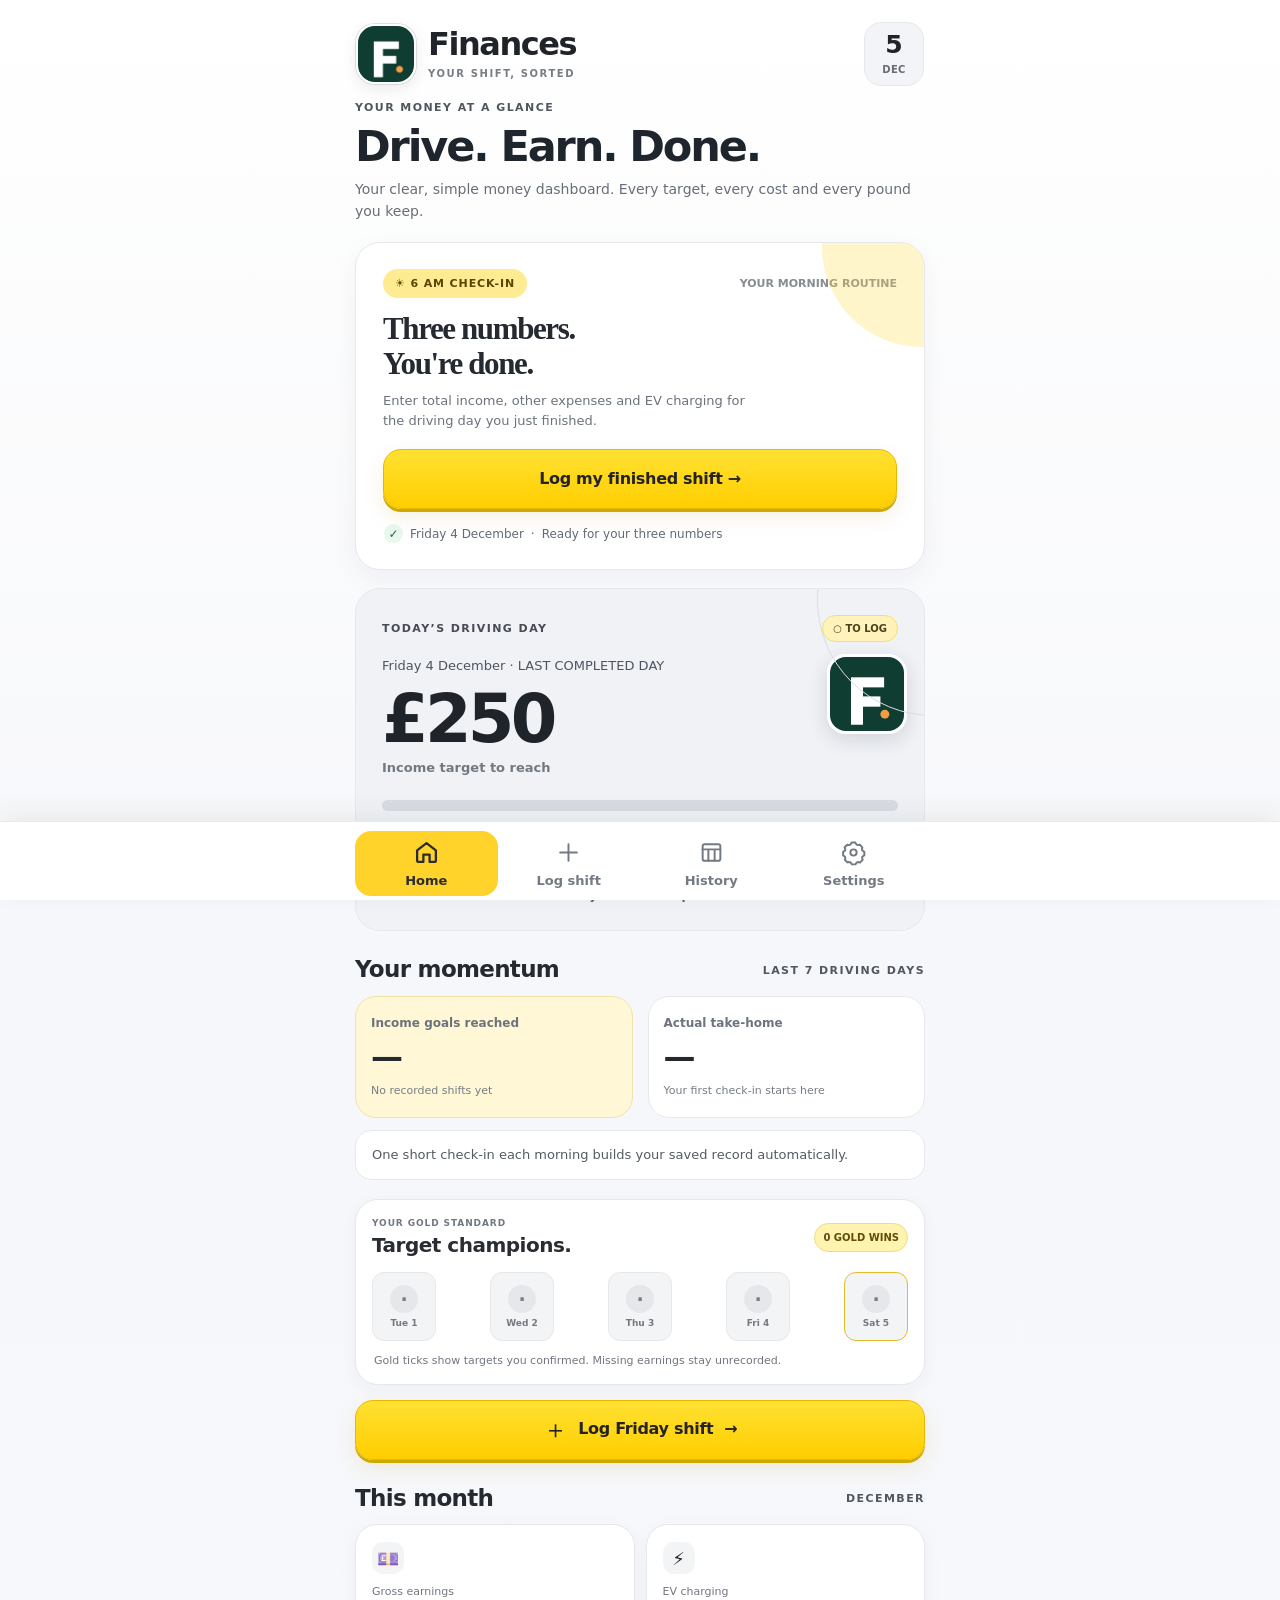
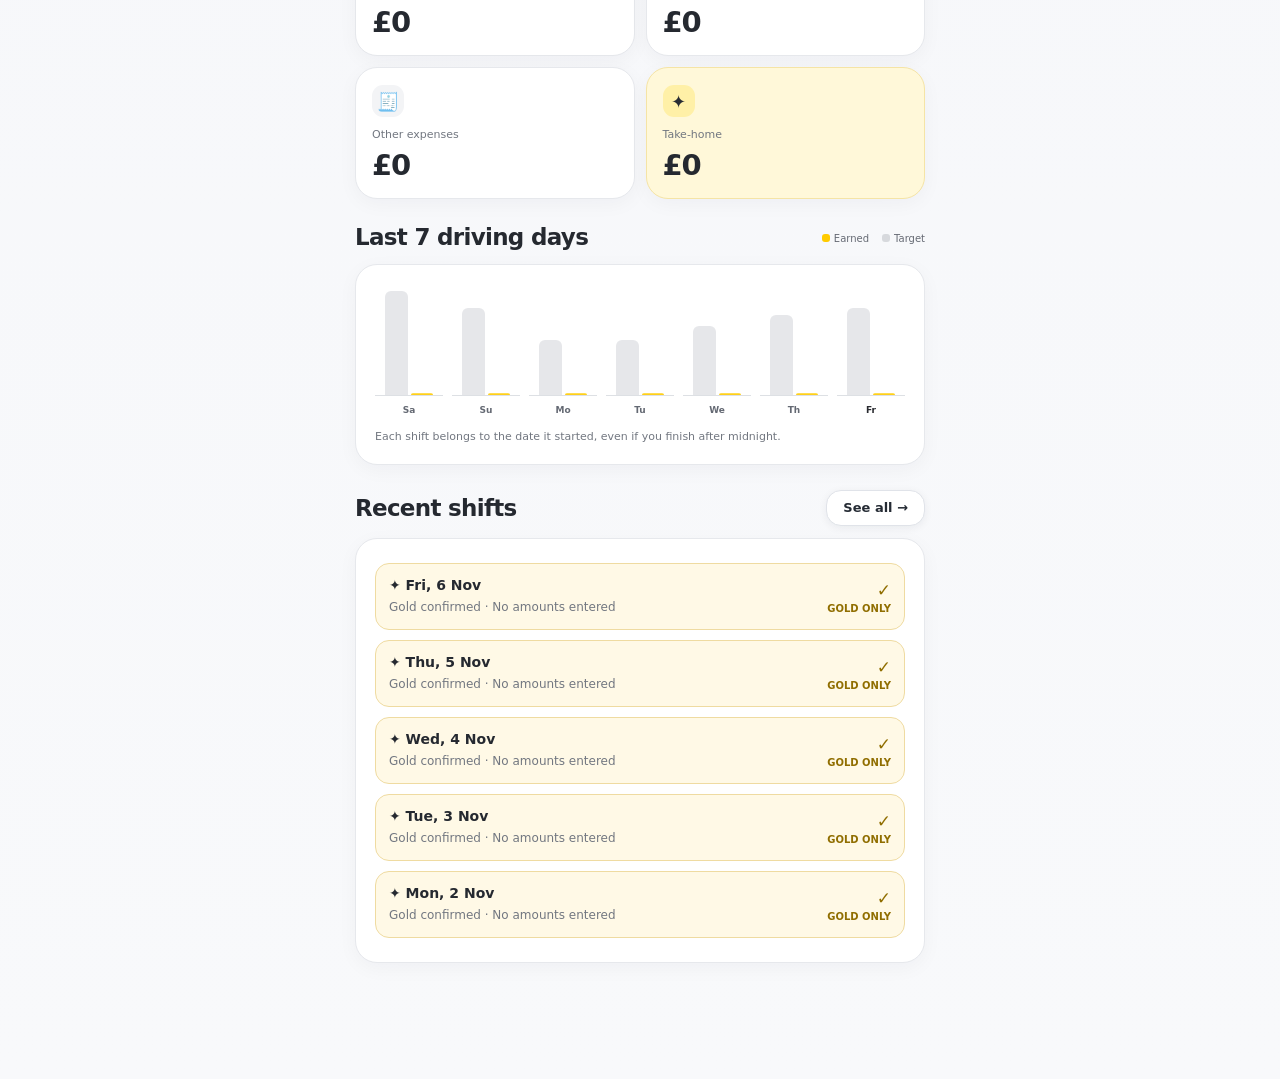
==== commit 4757b589: "Redesign Finances for 6am quick entry and intelligent goal-first allocation" ====
--- a/index.html
+++ b/index.html
@@ -95,12 +95,16 @@
 </style>
 <link rel="stylesheet" href="./atelier.css?v=11">
 <link rel="stylesheet" href="./crystal.css?v=18">
+<link rel="stylesheet" href="./sunrise.css?v=19">
 </head>
 <body>
 <div class="shell">
 <header><div class="identity"><img class="mark" src="./icons/icon-512.png?v=18" alt="Personalised Liberty portrait"><div class="wordmark">Finances<small>Your shift, sorted</small></div></div><div class="header-date"><b id="headerDay">—</b><small id="headerMonth">NOV</small></div></header>
 <section class="page active" id="home">
-  <div class="kicker">YOUR MONEY AT A GLANCE</div><h1>Drive. Earn. Done.</h1><p class="subtitle">The previous driving day is selected automatically, even in the afternoon.</p>
+  <div class="kicker">YOUR MONEY AT A GLANCE</div><h1>Drive. Earn. Done.</h1><p class="subtitle">Your clear, simple money dashboard. Every target, every cost and every pound you keep.</p>
+ <section class="morning-card"><div class="morning-top"><span class="sun-pill">☀ 6 AM CHECK-IN</span><span class="morning-time">YOUR MORNING ROUTINE</span></div>
+ <h2>Three numbers.<br>You're done.</h2><p>Enter total income, other expenses and EV charging for the driving day you just finished.</p>
+ <button class="primary morning-action" id="morningLog" type="button">Log my finished shift →</button><div class="morning-stamp"><span id="morningDate">Last driving day</span><span>·</span><span id="morningStatus">Ready</span></div></section>
   <section class="fresh-reset" id="freshResetPanel">
     <div class="fresh-reset-icon">✦</div>
     <div class="fresh-reset-copy"><strong>Fresh start • Saturday 7 November</strong>
@@ -118,7 +122,10 @@
     <div class="hero-stats"><div><small>Daily goal</small><strong id="heroTarget">£0</strong></div><div><small>EV + costs</small><strong id="heroCosts">£0</strong></div><div><small>Take-home</small><strong id="heroNet">£0</strong></div></div>
     <div class="hero-foot" id="heroMessage">Your next shift is waiting.</div>
   </div>
-  <div id="lastShiftCard" class="card" style="margin-top:15px;border:1px solid #e5bf73">
+  <section id="smartOverview"><div class="section-title"><h2>Your momentum</h2><span class="kicker">LAST 7 DRIVING DAYS</span></div>
+ <div class="smart-grid"><div class="smart-stat sun"><small>Income goals reached</small><strong id="smartHits">—</strong><span id="smartHitSub">Of logged shifts</span></div>
+ <div class="smart-stat"><small>Actual take-home</small><strong id="smartNet">—</strong><span id="smartNetSub">After costs</span></div></div><div class="smart-advice" id="smartTip"></div></section>
+<div id="lastShiftCard" class="card" style="margin-top:15px;border:1px solid #e5bf73">
     <div class="between"><div><div class="kicker" id="lastShiftEyebrow">LAST SHIFT</div><h2 id="lastShiftTitle" style="margin-top:6px">Yesterday</h2></div><span class="pill" id="lastShiftStatus" style="background:#876322;color:#fff4c8">CLOSED ✓</span></div>
     <p id="lastShiftDetail" style="margin:10px 0 0;font-size:13px;color:#e3d9b7;line-height:1.5"></p>
   </div>
@@ -139,7 +146,7 @@
   <div class="card row-list" id="recentList"></div>
 </section>
 <section class="page" id="log">
-  <div class="kicker" id="logKicker">YOUR END-OF-SHIFT CHECK-IN</div><h1 id="logTitle">Three numbers. Done.</h1><p class="subtitle">No dates or times to enter. Just log the shift you finished this morning.</p>
+  <div class="kicker" id="logKicker">☀ MORNING CHECK-IN</div><h1 id="logTitle">Three numbers. Done.</h1><p class="subtitle">The previous driving day is selected automatically. Just enter what you earned and spent.</p>
   <form id="shiftForm" novalidate>
   <div class="auto-day-panel">
     <span class="auto-day-icon">✦</span><div><small>AUTOMATIC DRIVING DAY</small><strong id="logDayLabel">Your driving day</strong><p id="shiftClock">Your last completed overnight shift counts towards the previous day.</p></div><span class="auto-day-tick">✓</span>
@@ -147,10 +154,10 @@
   </div>
     <div class="form-panel">
       <div class="form-title"><h2>Your money</h2><span class="step">QUICK CHECK-IN</span></div>
-      <label class="field money-field">Gross income (before costs)<span class="currency">£</span><input id="gross" class="input" type="number" min="0" max="1000000" step="0.01" inputmode="decimal" placeholder="230.00" required></label>
+      <label class="field money-field">1 · Total income<span class="currency">£</span><input id="gross" class="input" type="number" min="0" max="1000000" step="0.01" inputmode="decimal" placeholder="230.00" required></label>
       <div class="field-row" style="grid-template-columns:1fr 1fr">
-        <label class="field money-field">⚡ EV charging<span class="currency">£</span><input id="charge" class="input" type="number" min="0" max="1000000" step="0.01" inputmode="decimal" placeholder="0.00"></label>
-        <label class="field money-field">🧾 Other expenses<span class="currency">£</span><input id="other" class="input" type="number" min="0" max="1000000" step="0.01" inputmode="decimal" placeholder="0.00"></label>
+        <label class="field money-field">2 · Other expenses<span class="currency">£</span><input id="other" class="input" type="number" min="0" max="1000000" step="0.01" inputmode="decimal" placeholder="0.00"></label>
+        <label class="field money-field">3 · EV charging<span class="currency">£</span><input id="charge" class="input" type="number" min="0" max="1000000" step="0.01" inputmode="decimal" placeholder="0.00"></label>
       </div>
       <p class="caption">Other expenses can include food, parking, tolls or anything else. Don't include EV charging twice.</p>
       <div class="money-preview" aria-live="polite">
@@ -159,6 +166,12 @@
         <div class="preview-row large"><small>Estimated take-home</small><b id="previewNet">£0</b></div>
         <div class="preview-status" id="previewStatus">Enter your earnings to see your result.</div>
       </div>
+      <section class="flow-board" aria-label="Income allocation" aria-live="polite"><div class="flow-title"><h3>Your money, in order</h3><span>LIVE BREAKDOWN</span></div>
+ <div class="flow-step"><span class="number">1</span><div><strong>Daily income target</strong><small>Protect the goal first</small></div><b id="flowGoal">—</b></div>
+ <div class="flow-step"><span class="number">2</span><div><strong>Other expenses</strong><small>Covered by extra earnings</small></div><b id="flowOther">—</b></div>
+ <div class="flow-step"><span class="number">3</span><div><strong>EV charging</strong><small>Covered after expenses</small></div><b id="flowEV">—</b></div>
+ <div class="flow-left"><small>Extra after goal and costs</small><strong id="flowExtra">—</strong></div>
+ <p class="flow-helper" id="flowTip">Enter income to see the breakdown.</p><p class="flow-helper">This is a planning allocation, not another deduction. Actual take-home = income − expenses − charging.</p></section>
       <details class="fold"><summary>✎ Add a note or adjust this day's target</summary><label class="field">Notes (optional)<textarea id="notes" class="input" maxlength="500" placeholder="e.g. busy evening, charging stop, parking"></textarea></label><label class="field money-field">Override this day's target<span class="currency">£</span><input id="targetOverride" class="input" type="number" step=".01" min="0" max="1000000" inputmode="decimal" placeholder="Leave blank for weekday goal"></label></details>
       <p class="caption hidden" id="importedWarning">This entry was imported from the previous app. Its actual shift times were never recorded there.</p>
       <div class="form-actions"><button type="submit" class="primary dark" id="saveShift">✓ Save this shift</button><button type="button" class="secondary" id="newShift">New</button></div>
@@ -176,8 +189,11 @@
     <div class="tile"><span class="symbol">⚡</span><small>EV costs</small><strong id="histCharge">£0</strong></div>
     <div class="tile"><span class="symbol">🎯</span><small>Targets hit</small><strong id="histHits">0 / 0</strong></div>
   </div>
-  <div class="section-title"><h2>Shift calendar</h2><span class="kicker">TAP A DATE TO EDIT</span></div>
-  <div class="card calendar"><div id="calendar" class="cal-grid"></div><p class="small-note" style="margin:14px 3px 0">Gold = net hit goal · Green = gross hit goal · Rose = below goal.</p></div>
+  <section id="historyPulse"><div class="section-title"><h2>Monthly insights</h2><span class="kicker">SAVED RECORDS</span></div>
+ <div class="smart-grid"><div class="smart-stat sun"><small>Income goals hit</small><strong id="historyGoals">—</strong><span id="historyGoalsSub">Of logged shifts</span></div>
+ <div class="smart-stat"><small>Average shift income</small><strong id="historyAverage">—</strong><span id="historyAverageSub">Gross per shift</span></div></div><div class="smart-advice" id="historyTip"></div></section>
+<div class="section-title"><h2>Shift calendar</h2><span class="kicker">TAP A DATE TO EDIT</span></div>
+  <div class="card calendar"><div id="calendar" class="cal-grid"></div><p class="small-note" style="margin:14px 3px 0">Yellow = income target reached · Grey = logged below target · Empty = no entry.</p></div>
   <div class="section-title"><h2>Shift breakdown</h2><span class="kicker" id="histCount">0 SHIFTS</span></div>
   <div class="card row-list" id="historyList"></div>
   <div class="month-summary" id="histNote"></div>
@@ -261,6 +277,36 @@
 function monthRows(m){const prefix=m.getFullYear()+'-'+String(m.getMonth()+1).padStart(2,'0')+'-';return Object.keys(state.shifts).filter(k=>k.startsWith(prefix)&&validKey(k)).sort((a,b)=>b.localeCompare(a))}
 function monthNumbers(m){const rows=monthRows(m),prefix=m.getFullYear()+'-'+String(m.getMonth()+1).padStart(2,'0')+'-';const a=rows.reduce((s,k)=>{const v=stats(k);s.gross+=v.gross;s.charge+=v.charge;s.other+=v.other;s.net+=v.net;return s},{gross:0,charge:0,other:0,net:0,hits:0,count:rows.length});const marked=Object.keys(state.confirmedDays||{}).filter(k=>k.startsWith(prefix)&&state.confirmedDays[k]);a.hits=new Set([...rows.filter(targetHit),...marked]).size;return a}
 function formatDay(k){return date(k).toLocaleDateString('en-GB',{weekday:'short',day:'numeric',month:'short'})}
+
+function allocation(g,t,o,e){const a=Math.min(g,t),b=Math.max(0,g-a),c=Math.min(b,o),d=Math.min(Math.max(0,b-c),e);return{a:round(a),c:round(c),d:round(d),extra:round(Math.max(0,b-c-d)),goalGap:round(Math.max(0,t-a)),costGap:round(o-c+e-d)}}
+function paintFlow(g,t,o,e,entered){
+ const a=allocation(g,t,o,e),set=(id,v)=>el(id).textContent=v;
+ set('flowGoal',amount(a.a)+' / '+amount(t));set('flowOther',amount(a.c)+' / '+amount(o));set('flowEV',amount(a.d)+' / '+amount(e));set('flowExtra',entered?amount(a.extra):'—');
+ const p=el('flowTip');p.classList.toggle('warn',entered&&(a.goalGap>0||a.costGap>0));
+ p.textContent=!entered?'Enter total income to see your allocation.':a.goalGap>0?amount(a.goalGap)+' still needed for the income goal. Actual take-home always deducts every cost.':a.costGap>0?'Your income goal is covered, but '+amount(a.costGap)+' of costs are not covered by earnings above the goal.':'Goal, other expenses and EV charging covered. '+amount(a.extra)+' extra remains after the goal and costs.';
+}
+function smartHome(end){
+ const keys=[];for(let i=6;i>=0;i--){const d=date(end);d.setDate(d.getDate()-i);const k=key(d);if(entry(k))keys.push(k)}
+ const hits=keys.filter(k=>stats(k).gross>=stats(k).target).length;
+ const total=round(keys.reduce((a,k)=>a+stats(k).net,0)),saved=!!entry(end);
+ el('morningDate').textContent=date(end).toLocaleDateString('en-GB',{weekday:'long',day:'numeric',month:'long'});
+ el('morningLog').textContent=saved?'✓ Review or edit this shift':'Log my finished shift →';
+ el('morningStatus').textContent=saved?'Saved on this device':'Ready for your three numbers';
+ el('smartHits').textContent=keys.length?hits+' / '+keys.length:'—';
+ el('smartHitSub').textContent=keys.length?Math.round(hits/keys.length*100)+'% of logged shifts':'No recorded shifts yet';
+ el('smartNet').textContent=keys.length?short(total):'—';
+ el('smartNetSub').textContent=keys.length?'After expenses and charging':'Your first check-in starts here';
+ el('smartTip').textContent=keys.length?hits+' of '+keys.length+' shifts reached their gross income goal. Take-home already deducts all expenses and EV charging.':'One short check-in each morning builds your saved record automatically.';
+}
+function smartHistory(rows){
+ const k=rows.filter(k=>!!entry(k)),hit=k.filter(k=>stats(k).gross>=stats(k).target).length,total=k.reduce((v,d)=>v+stats(d).gross,0),cost=k.reduce((v,d)=>v+stats(d).charge+stats(d).other,0);
+ el('historyGoals').textContent=k.length?hit+' / '+k.length:'—';
+ el('historyGoalsSub').textContent=k.length?Math.round(hit/k.length*100)+'% of recorded shifts':'No entries yet';
+ el('historyAverage').textContent=k.length?short(total/k.length):'—';
+ el('historyAverageSub').textContent='Average gross per logged shift';
+ el('historyTip').textContent=k.length?amount(cost)+' spent on EV charging and other expenses this month. Tap a saved day to edit it.':'Your first saved entry starts the monthly insights.';
+}
+
 function rowMarkup(k){const a=stats(k);if(manualOnly(k))return '<button class="shift-row win-row" data-edit="'+k+'"><span><b>✦ '+safe(formatDay(k))+'</b><small>Gold confirmed · No amounts entered</small></span><span class="amount"><strong class="gold-text">✓</strong><span class="gold-text">GOLD ONLY</span></span></button>';const hit=targetHit(k);return '<button class="shift-row'+(hit?' win-row':'')+'" data-edit="'+k+'"><span><b>'+safe(formatDay(k))+'</b><small>'+short(a.gross)+' earned · '+short(a.charge+a.other)+' costs'+(a.r.imported?' · imported':'')+'</small></span><span class="amount"><strong>'+short(a.net)+'</strong><span class="'+(hit?'gold-text':'positive')+'">✓ CLOSED'+(hit?' · GOLD':'')+'</span></span></button>'}
 
 function renderDateCorrection(){
@@ -312,7 +358,7 @@
 function renderGoldDays(){const now=todayKey(),d=date(now),first=new Date(d);first.setDate(first.getDate()-Math.min(6,d.getDate()-1));const keys=[];for(let day=new Date(first);day<=d;day.setDate(day.getDate()+1))keys.push(key(day));const count=keys.filter(targetHit).length;el('goldCount').textContent=count+' GOLD WIN'+(count===1?'':'S');el('goldDays').innerHTML=keys.map(k=>{const hit=targetHit(k),label=date(k).toLocaleDateString('en-GB',{weekday:'short',day:'numeric'});return '<button class="gold-day'+(hit?' achieved':'')+(k===now?' current':'')+'" data-edit="'+k+'" aria-label="'+safe(label)+(hit?', target achieved':', not yet achieved')+'"><b>'+(hit?'✓':'·')+'</b><small>'+safe(label)+'</small></button>'}).join('')}
 
 function renderHome(){
- const k=todayKey(),a=stats(k),m=date(k);const totals=monthNumbers(m);
+ const k=shiftKey(),a=stats(k),m=date(k);const totals=monthNumbers(m);
  const previous=shiftKey(),last=stats(previous),closed=Boolean(last.r);
  el('lastShiftStatus').textContent=closed?'✓ CLOSED':'NOT LOGGED';
  el('lastShiftEyebrow').textContent=closed?'LAST COMPLETED SHIFT':'PREVIOUS DRIVING DAY';
@@ -324,12 +370,12 @@
  el('freshResetPanel').classList.toggle('hidden',Boolean(state.freshStartComplete));
  el('freshDonePanel').classList.toggle('hidden',!state.freshStartComplete);
  renderDateCorrection();
- el('heroDate').textContent=date(k).toLocaleDateString('en-GB',{weekday:'long',day:'numeric',month:'long'})+' · TODAY';
+ el('heroDate').textContent=date(k).toLocaleDateString('en-GB',{weekday:'long',day:'numeric',month:'long'})+' · LAST COMPLETED DAY';
  renderGoldDays();
- el('heroBadge').textContent=a.r?'✓ CLOSED':'○ OPEN';
- el('heroIncome').innerHTML=short(a.r?a.gross:a.target)+'<small>'+(a.r?'Gross earnings':'Today’s income target')+'</small>';el('heroTarget').textContent=short(a.target);el('heroCosts').textContent=a.r?short(a.charge+a.other):'—';el('heroNet').textContent=a.r?short(a.net):'—';
+ el('heroBadge').textContent=a.r?'✓ SAVED':'○ TO LOG';
+ el('heroIncome').innerHTML=short(a.r?a.gross:a.target)+'<small>'+(a.r?'Gross earnings':'Income target to reach')+'</small>';el('heroTarget').textContent=short(a.target);el('heroCosts').textContent=a.r?short(a.charge+a.other):'—';el('heroNet').textContent=a.r?short(a.net):'—';
  el('heroProgress').style.width=a.r?Math.min(100,a.target>0?a.gross/a.target*100:100)+'%':'0%';
- el('heroMessage').textContent=a.r?'✓ Closed and saved in History.':'Today is open. After your overnight shift, log its final figures tomorrow to close it.';
+ el('heroMessage').textContent=a.r?'✓ Saved. Review or edit this shift anytime.':'Enter the three numbers from your last completed shift.';
  el('monthGross').textContent=short(totals.gross);el('monthCharge').textContent=short(totals.charge);el('monthOther').textContent=short(totals.other);el('monthNet').textContent=short(totals.net);
  el('homeMonth').textContent=m.toLocaleDateString('en-GB',{month:'long'}).toUpperCase();
  const now=date(k),dates=[];for(let i=6;i>=0;i--){const d=new Date(now);d.setDate(d.getDate()-i);dates.push(key(d))}
@@ -337,6 +383,7 @@
  el('weekBars').innerHTML=dates.map(d=>{const a=stats(d);return '<div class="bar-col'+(d===k?' today':'')+'"><div class="bar-wrap"><i class="bar target" style="height:'+Math.max(2,a.target/max*100)+'%"></i><i class="bar earned" style="height:'+Math.max(2,a.gross/max*100)+'%"></i></div><small>'+date(d).toLocaleDateString('en-GB',{weekday:'short'}).slice(0,2)+'</small></div>'}).join('');
  const recent=[...new Set([...Object.keys(state.shifts),...Object.keys(state.confirmedDays||{}).filter(k=>state.confirmedDays[k])])].filter(validKey).sort((a,b)=>b.localeCompare(a)).slice(0,5);
  el('recentList').innerHTML=recent.length?recent.map(rowMarkup).join(''):'<div class="empty">No shifts yet. Your first check-in starts here.</div>';
+smartHome(k);
 }
 function prepare(k,reset){
  if(!validKey(k))k=shiftKey();focus=k;el('shiftDate').value=k;
@@ -360,6 +407,7 @@
  const gross=moneyField('gross'),charge=moneyField('charge'),other=moneyField('other'),takehome=round(gross-charge-other);
  el('previewTarget').textContent=amount(target);el('previewCosts').textContent=amount(charge+other);el('previewNet').textContent=amount(takehome);
  el('previewStatus').textContent=el('gross').value.trim()===''?'Enter your earnings to see your result.':takehome>=target?'✦ You have protected your net target.':gross>=target?'Gross goal reached; costs bring take-home below target.':amount(Math.max(0,target-gross))+' to reach your gross target.';
+  paintFlow(gross,target,other,charge,el('gross').value.trim()!=='');
 }
 function record(event){
  event.preventDefault();const k=el('shiftDate').value,from='',to='';
@@ -384,6 +432,7 @@
  content+='<button type="button" class="day '+cls+(k===now?' today':'')+'" data-edit="'+k+'" aria-label="'+safe(formatDay(k))+(a.r?', '+amount(a.net)+' net':' not logged')+'"><b>'+d+'</b><small>'+(a.r?short(a.net):targetHit(k)?'✓':'·')+'</small>'+(a.r||targetHit(k)?'<i class="cal-dot"></i>':'')+'</button>';}
  el('calendar').innerHTML=content;el('historyList').innerHTML=rows.length?rows.map(rowMarkup).join(''):'<div class="empty">No shifts recorded in this month.</div>';
  const costsTotal=round(t.charge+t.other);el('histNote').textContent=t.count+' money entries · '+t.hits+' verified targets · '+amount(costsTotal)+' costs · '+amount(t.net)+' take-home. Confirmed targets without amounts do not add fictitious earnings.';
+smartHistory(rows);
 }
 function renderSettings(){
  el('targets').innerHTML=DAYS.map((d,i)=>'<div class="target-row"><label for="goal'+i+'">'+d+'</label><div class="target-inner"><b>£</b><input id="goal'+i+'" type="number" min="0" max="1000000" step=".01" inputmode="decimal" value="'+state.targets[i]+'"></div></div>').join('');
@@ -413,6 +462,9 @@
 document.querySelectorAll('.nav button').forEach(b=>b.addEventListener('click',()=>{if(b.dataset.tab==='log'){prepare(shiftKey());}switchTo(b.dataset.tab)}));
 el('homeLog').addEventListener('click',()=>{prepare(shiftKey());switchTo('log')});
 el('freshStartBtn').addEventListener('click',performFreshStart);
+el('morningLog').addEventListener('click',()=>{prepare(shiftKey());switchTo('log')});
+el('settings').appendChild(el('freshResetPanel'));
+el('settings').appendChild(el('freshDonePanel'));
 el('correctToday').addEventListener('click',()=>relocateShift(key(new Date()),shiftKey()));
 el('moveEntryBack').addEventListener('click',()=>{const from=el('shiftDate').value;if(!validKey(from))return;const prior=date(from);prior.setDate(prior.getDate()-1);relocateShift(from,key(prior));});
 el('seeHistory').addEventListener('click',()=>switchTo('history'));
--- a/sunrise.css
+++ b/sunrise.css
@@ -0,0 +1,169 @@
+/* FINANCES · MORNING EDITION 2026
+   Inspired by clean, high-contrast rental dashboards: white, cloud grey and sunny yellow.
+   All controls remain live, native-density browser-rendered; no fixed-resolution bitmap UI. */
+:root {
+ --forest:#292b30; --deep:#1f2429; --emerald:#2d6570; --orange:#ffd000;
+ --gold:#ffd319; --paper:#fff; --cream:#f7f8fa; --ink:#25282e;
+ --muted:#646973; --line:#e5e7ec; --red:#c44e56;
+ --shadow:0 8px 24px #2227330d,0 2px 6px #22273305;
+ font-family:Inter,ui-sans-serif,-apple-system,BlinkMacSystemFont,"Segoe UI",system-ui,sans-serif;
+ color:#242930;
+}
+html,body { background:#f7f8fa!important;color:#242930!important; }
+body {background:linear-gradient(180deg,#fff 0%,#f6f7fa 36%,#f8f9fb 100%)!important;min-height:100dvh;text-rendering:optimizeLegibility;}
+.shell {max-width:620px;padding-inline:clamp(16px,4.3vw,25px);padding-bottom:calc(116px + env(safe-area-inset-bottom));}
+header {padding:22px 1px 15px;gap:13px;}
+.mark {width:60px;height:60px;border:2px solid #fff;border-radius:19px;box-shadow:0 5px 15px #161a2016,0 0 0 1px #e3e4e7;}
+.wordmark {font:850 clamp(25px,6vw,32px)/1.08 Inter,ui-rounded,system-ui,sans-serif;letter-spacing:-.045em;color:#202329;text-shadow:none;}
+.wordmark small {font:750 10px/1.5 Inter,system-ui,sans-serif;letter-spacing:.16em;color:#787d84;margin-top:5px;}
+.header-date {padding:8px 12px;min-width:60px;border:1px solid #e8e9ed;border-radius:17px;background:#f3f4f7;box-shadow:none;color:#25282d;}
+.header-date b {font:850 25px/1.08 Inter,system-ui,sans-serif;color:#202329;}
+.header-date small {color:#676c76;font-size:10px;}
+.kicker,.step,.hero-label {color:#505760;font-weight:850;font-size:11px;letter-spacing:.13em;}
+.page h1 {color:#1f252c;font:850 clamp(31px,8vw,43px)/1.08 Inter,ui-rounded,system-ui,sans-serif;letter-spacing:-.049em;text-shadow:none;margin:9px 0 10px;}
+.subtitle,.muted {color:#686e79!important;font-size:14px;line-height:1.55;}
+.section-title {margin:25px 0 12px;}
+.section-title h2,.form-title h2,.between h2 {font:850 clamp(18px,4.8vw,23px)/1.2 Inter,ui-rounded,system-ui,sans-serif;color:#252930;letter-spacing:-.03em;}
+.hero {margin-top:18px;background:#f0f2f6;border:1px solid #e6e8ed;border-radius:25px;padding:23px 21px 20px;color:#222831;box-shadow:none;}
+.hero:after {border-color:#d9dce5;width:230px;height:230px;right:-125px;}
+.hero-portrait {width:80px;height:80px;right:17px;top:65px;opacity:1;border:3px solid #fff;border-radius:19px;box-shadow:0 6px 20px #151b2923;}
+.hero-label {color:#464b54;}
+.pill {background:#fff3bb;border:1px solid #f3df71;color:#4a421e;font-size:10px;font-weight:850;border-radius:100px;padding:7px 10px;}
+.hero-date {color:#4c5560;font-size:13px;margin-top:15px;line-height:1.45;padding-right:88px;}
+.hero-value {color:#1e242a;letter-spacing:-.055em;font-size:clamp(46px,12vw,67px);max-width:calc(100% - 85px);text-shadow:none;}
+.hero-value small {color:#737981;font-size:13px;letter-spacing:0;font-weight:600;}
+.progress-track {background:#d9dce3;border:0;height:11px;margin:24px 0 18px;}
+.progress-track i {background:linear-gradient(90deg,#e6ae00,#ffcf17 70%,#ffe974);box-shadow:none;}
+.hero-stats {gap:8px;}
+.hero-stats div+div {border-left:1px solid #d7d9dd;padding-left:10px;}
+.hero-stats small {font-size:11px;color:#606974;}
+.hero-stats strong {font-size:clamp(14px,4vw,18px);color:#262a32;}
+.hero-foot {color:#5d626b;font-size:12px;font-weight:650;margin-top:18px;line-height:1.45;}
+.primary,.primary.dark,.fresh-reset-button {min-height:60px!important;border:1px solid #e8b600!important;background:linear-gradient(180deg,#ffe132,#ffce00)!important;color:#252323!important;border-radius:18px!important;box-shadow:0 3px 0 #cea900,0 8px 20px #b28b0020!important;font-size:16px;letter-spacing:-.02em;font-weight:850;}
+.primary:active,.primary.dark:active,.fresh-reset-button:active {transform:translateY(2px);box-shadow:0 1px 0 #cea900!important;}
+.secondary,.round-btn {background:#fff!important;color:#252b34!important;border:1px solid #e0e3e9!important;box-shadow:0 2px 8px #161b2910;}
+.secondary {min-height:48px;border-radius:15px;}
+.tile,.tile.green,.tile.gold,.card,.form-panel,.calendar {background:#fff;border:1px solid #e6e8ec;color:#282c33;box-shadow:0 5px 20px #1b20300a;border-radius:22px;}
+.tile {padding:17px 16px;}
+.tile.green {background:#fff;border-color:#e5e7eb;}
+.tile.gold {background:#fff8d9;border-color:#f5e4a5;}
+.tile small,.shift-row small,.caption,.small-note {color:#727780;line-height:1.5;}
+.tile strong,.tile.green strong,.tile.gold strong {color:#252930!important;font-weight:850;letter-spacing:-.04em;}
+.tile .symbol {background:#f3f4f6;}
+.tile.gold .symbol {background:#fff0a7;}
+.shift-row,.shift-row b,.shift-row .amount strong {color:#252930;}
+.shift-row {border-bottom-color:#ebecf0;gap:12px;}
+.shift-row small {font-size:12px;}
+.shift-row.win-row {background:#fff9e6;border:1px solid #efdba1;border-radius:14px;padding:13px;margin:5px 0;}
+.gold-text {color:#906e00!important;text-shadow:none;}
+.weekbars .bar.target {background:#e6e7ea;}
+.weekbars .bar.earned {background:linear-gradient(#ffe36b,#ffc900);}
+.bar-wrap {border-bottom-color:#dde0e4;}
+.legend {color:#656973;}.legend i {background:#ffcb00;}.legend .target-dot {background:#d7d9dd;}
+.gold-win-card {background:#fff;border:1px solid #e5e8ec;border-radius:23px;box-shadow:0 4px 17px #2025330b;padding:18px 16px 15px;margin-top:19px;}
+.gold-win-head small {color:#727883;letter-spacing:.1em;}
+.gold-win-head h2 {color:#292d32;font:850 20px Inter,ui-rounded,system-ui,sans-serif;letter-spacing:-.025em;margin-top:5px;}
+.gold-win-head>strong {background:#fff3b0;color:#614c0e;border:1px solid #efdb83;font-size:10px;padding:8px;}
+.gold-days {gap:7px;}
+.gold-day {min-height:69px;background:#f3f4f6;color:#737981;border-color:#e7e8ea;border-radius:12px;}
+.gold-day b {background:#e5e7ea;color:#7a7e84;}
+.gold-day.achieved {background:#fff4b4;border-color:#ffdf64;color:#493b18;box-shadow:none;}
+.gold-day.achieved b {background:#ffcf17;color:#392d0c;box-shadow:none;}
+.gold-day.current:not(.achieved) {border-color:#e3bb29;}
+.gold-win-card>p {color:#717680;font-size:11px;}
+.auto-day-panel {background:#f0f2f5;border:1px solid #e3e6eb;border-radius:20px;color:#24282f;box-shadow:none;padding:17px 15px;}
+.auto-day-icon {background:#ffdc30;border:0;color:#3f3407;box-shadow:none;font-size:22px;}
+.auto-day-panel small {color:#6e727a;}
+.auto-day-panel strong {color:#2a2e35;font-size:17px;}
+.auto-day-panel p {color:#666c75;font-size:12px;}
+.auto-day-tick {color:#ac8300;}
+.field {color:#343943!important;font-size:13px!important;line-height:1.45;}
+.input {background:#f7f8fa!important;color:#23282e!important;border:1.5px solid #dfe2e7!important;box-shadow:none!important;border-radius:14px!important;min-height:58px;}
+.input::placeholder {color:#abb0b9;}
+.input:focus {border-color:#e6bb21!important;outline:3px solid #ffdb4d66;}
+.money-field .input {font-size:clamp(20px,5vw,24px);font-variant-numeric:tabular-nums;}
+.currency {color:#626873;}
+.form-title {margin-bottom:18px;align-items:flex-end;}
+.form-panel {margin-top:15px;padding:20px 18px;}
+.money-preview {background:#f2f3f6;border:1px solid #e6e7eb;border-radius:19px;color:#252a32;box-shadow:none;margin-top:20px;}
+.preview-row small {color:#5d646e;font-size:12px;}
+.preview-row b {color:#252a32;}
+.preview-row.large {border-top-color:#d8dce2;}
+.preview-row.large b {color:#22272f;font-size:28px;}
+.preview-status {color:#5f656e;font-size:12px;line-height:1.45;}
+.fold {border-top-color:#e4e6e9;}
+.fold summary {color:#4e545d;font-size:13px;}
+.month-nav strong {color:#292c31;}
+.cal-head {color:#747982;}
+.day {background:#f5f6f7;color:#828790;border-color:#e9eaf0;}
+.day b {color:#595e67;}
+.day.win {background:#ffeb8e;color:#624f0a;border-color:#ecc339;box-shadow:none;}
+.day.win b {color:#433608;}
+.day.low {background:#f1f2f5;color:#696f78;border-color:#d6d9dd;}
+.day.low b {color:#404650;}
+.day.has {background:#e8f3ee;border-color:#b9decd;color:#1c6550;}
+.day.today {box-shadow:inset 0 0 0 2px #e1ae03;}
+.target-row {background:#f7f8fa;color:#22272b;border-color:#e6e7eb;}
+.target-row label {color:#626773;}
+.target-row input {color:#25292d;}
+.notice {background:#fff9e4;color:#695322;border:1px solid #eedc9e;}
+.notice strong {color:#524322;}
+.nav {background:#fff!important;border-top:1px solid #e8eaee;box-shadow:0 -7px 25px #272b3011;padding-top:9px;}
+.nav button {color:#747a84;min-height:65px;}
+.nav button.active {background:#ffd32a;color:#2c2c2f;box-shadow:none;border-radius:16px;}
+.nav button .ico svg {stroke:currentColor;stroke-width:1.9;width:25px;height:25px;}
+.nav button.active .ico svg {stroke-width:2.2;}
+.toast {background:#272d34;color:#fff;border:1px solid #484d56;box-shadow:0 13px 28px #18212b3d;}
+#lastShiftCard {display:none;}
+/* Morning check-in and snapshot widgets */
+.morning-card {position:relative;overflow:hidden;margin:19px 0 18px;border:1px solid #e7e8eb;border-radius:25px;padding:21px 21px 20px;background:#fff;box-shadow:0 8px 26px #1e26360d;}
+.morning-card:before {content:"";position:absolute;width:200px;height:200px;right:-98px;top:-96px;border-radius:50%;background:#ffdb43;opacity:.28;pointer-events:none;}
+.morning-top {display:flex;align-items:center;gap:9px;flex-wrap:wrap;justify-content:space-between;margin-bottom:14px;}
+.sun-pill {background:#ffeb92;color:#5a4500;border-radius:100px;padding:8px 12px;font-weight:850;font-size:11px;letter-spacing:.08em;display:inline-flex;align-items:center;gap:6px;}
+.morning-time {color:#878b92;font-size:11px;font-weight:700;}
+.morning-card h2 {max-width:295px;color:#252a30;font-size:clamp(23px,6vw,31px);line-height:1.12;letter-spacing:-.045em;margin:4px 0 10px;font-weight:850;}
+.morning-card p {color:#6c737c;font-size:13px;line-height:1.53;max-width:365px;margin:0 0 18px;}
+.morning-card .morning-action {width:100%;min-height:58px;position:relative;z-index:1;}
+.morning-stamp {font-size:12px;line-height:1.5;color:#626b75;margin:15px 1px 0;display:flex;align-items:center;gap:7px;}
+.morning-stamp:before {content:"✓";background:#e8f8ed;color:#226a49;width:19px;height:19px;border-radius:50%;display:grid;place-items:center;font-size:12px;font-weight:800;flex:none;}
+.smart-grid {display:grid;grid-template-columns:1fr 1fr;gap:11px;}
+.smart-stat {background:#fff;border:1px solid #e7e9ed;border-radius:21px;padding:18px 15px;min-width:0;}
+.smart-stat small {display:block;color:#6d737d;font-size:12px;line-height:1.35;font-weight:700;margin-bottom:9px;}
+.smart-stat strong {display:block;color:#24292e;font:850 clamp(24px,6.8vw,32px)/1.1 Inter,system-ui,sans-serif;letter-spacing:-.05em;font-variant-numeric:tabular-nums;}
+.smart-stat span {display:block;color:#777e85;font-size:11px;line-height:1.4;margin-top:8px;}
+.smart-stat.sun {background:#fff7d5;border-color:#f0e4ab;}
+.smart-advice {margin-top:12px;background:#fff;border:1px solid #e7e8ed;border-radius:16px;padding:14px 16px;color:#555b64;font-size:13px;line-height:1.55;}
+.smart-advice strong {color:#272c32;}
+/* Explicit target -> expenses -> EV coverage allocation */
+.flow-board {border:1px solid #e4e6ec;border-radius:20px;background:#fff;padding:18px 16px;margin-top:15px;}
+.flow-title {display:flex;align-items:center;justify-content:space-between;gap:12px;margin-bottom:13px;}
+.flow-title h3 {margin:0;font-size:17px;color:#252a30;letter-spacing:-.02em;}
+.flow-title span {background:#fff0ab;border-radius:100px;padding:6px 9px;font-size:10px;font-weight:800;color:#51430f;}
+.flow-step {display:grid;grid-template-columns:27px minmax(0,1fr) auto;align-items:center;gap:11px;padding:12px 0;border-bottom:1px solid #eff0f3;}
+.flow-step:last-of-type {border-bottom:0;}
+.flow-step .number {width:27px;height:27px;border-radius:50%;display:grid;place-items:center;background:#ffdb3b;color:#4a400d;font-size:12px;font-weight:850;}
+.flow-step strong {font-size:13px;color:#30343b;display:block;}
+.flow-step small {font-size:11px;color:#767b84;display:block;margin-top:4px;}
+.flow-step b {font-size:13px;color:#31353b;white-space:nowrap;font-variant-numeric:tabular-nums;}
+.flow-left {background:#f3f5f7;padding:14px;border-radius:14px;display:flex;justify-content:space-between;align-items:center;gap:8px;margin-top:12px;}
+.flow-left small {color:#636b76;font-size:12px;font-weight:700;}
+.flow-left strong {font:850 20px/1.1 Inter,system-ui,sans-serif;color:#24292f;letter-spacing:-.04em;}
+.flow-helper {font-size:11px;color:#737980;line-height:1.55;margin:12px 3px 0;}
+.flow-helper.warn {color:#8a4b32;}
+.flow-board[data-empty="true"] .flow-step b {color:#999da5;}
+#historyPulse {margin-top:17px;}
+#historyPulse .smart-grid {margin-bottom:12px;}
+#historyPulse .smart-advice {margin-top:0;}
+#freshResetPanel {background:#fff9e5;color:#333;border:1px solid #f2df9b;box-shadow:none;margin-top:24px;}
+#freshResetPanel .fresh-reset-copy strong {color:#4d3d12;font:850 15px/1.3 Inter,system-ui,sans-serif;}
+#freshResetPanel .fresh-reset-copy small {color:#7a6b48;}
+#freshResetPanel .fresh-reset-button {background:#fff!important;color:#684c26!important;border-color:#e7ce87!important;box-shadow:none!important;min-height:44px!important;font-size:13px;}
+#freshDonePanel {color:#5c5134;background:#fdf7e3;border:1px solid #eadcab;}
+#freshDonePanel strong {color:#50441f;}
+#freshDonePanel small {color:#6c654f;}
+#log .field-row {gap:10px;}
+#log .caption {font-size:12px;}
+#history .small-note {font-size:11px;}
+@media(min-width:540px){.morning-card {padding:26px 27px;}.morning-card h2 {max-width:none;}.hero {padding:26px;}.smart-grid {gap:15px;}}
+@media(max-width:360px){.morning-card {padding:18px;}.morning-card h2 {font-size:24px;}.hero-stats small {font-size:10px;}.smart-stat {padding:15px 12px;}.gold-win-head h2 {font-size:18px;}}
+@media(prefers-reduced-motion:reduce){.morning-card,.flow-board,.hero,.smart-stat {animation:none!important;transition:none!important;}}
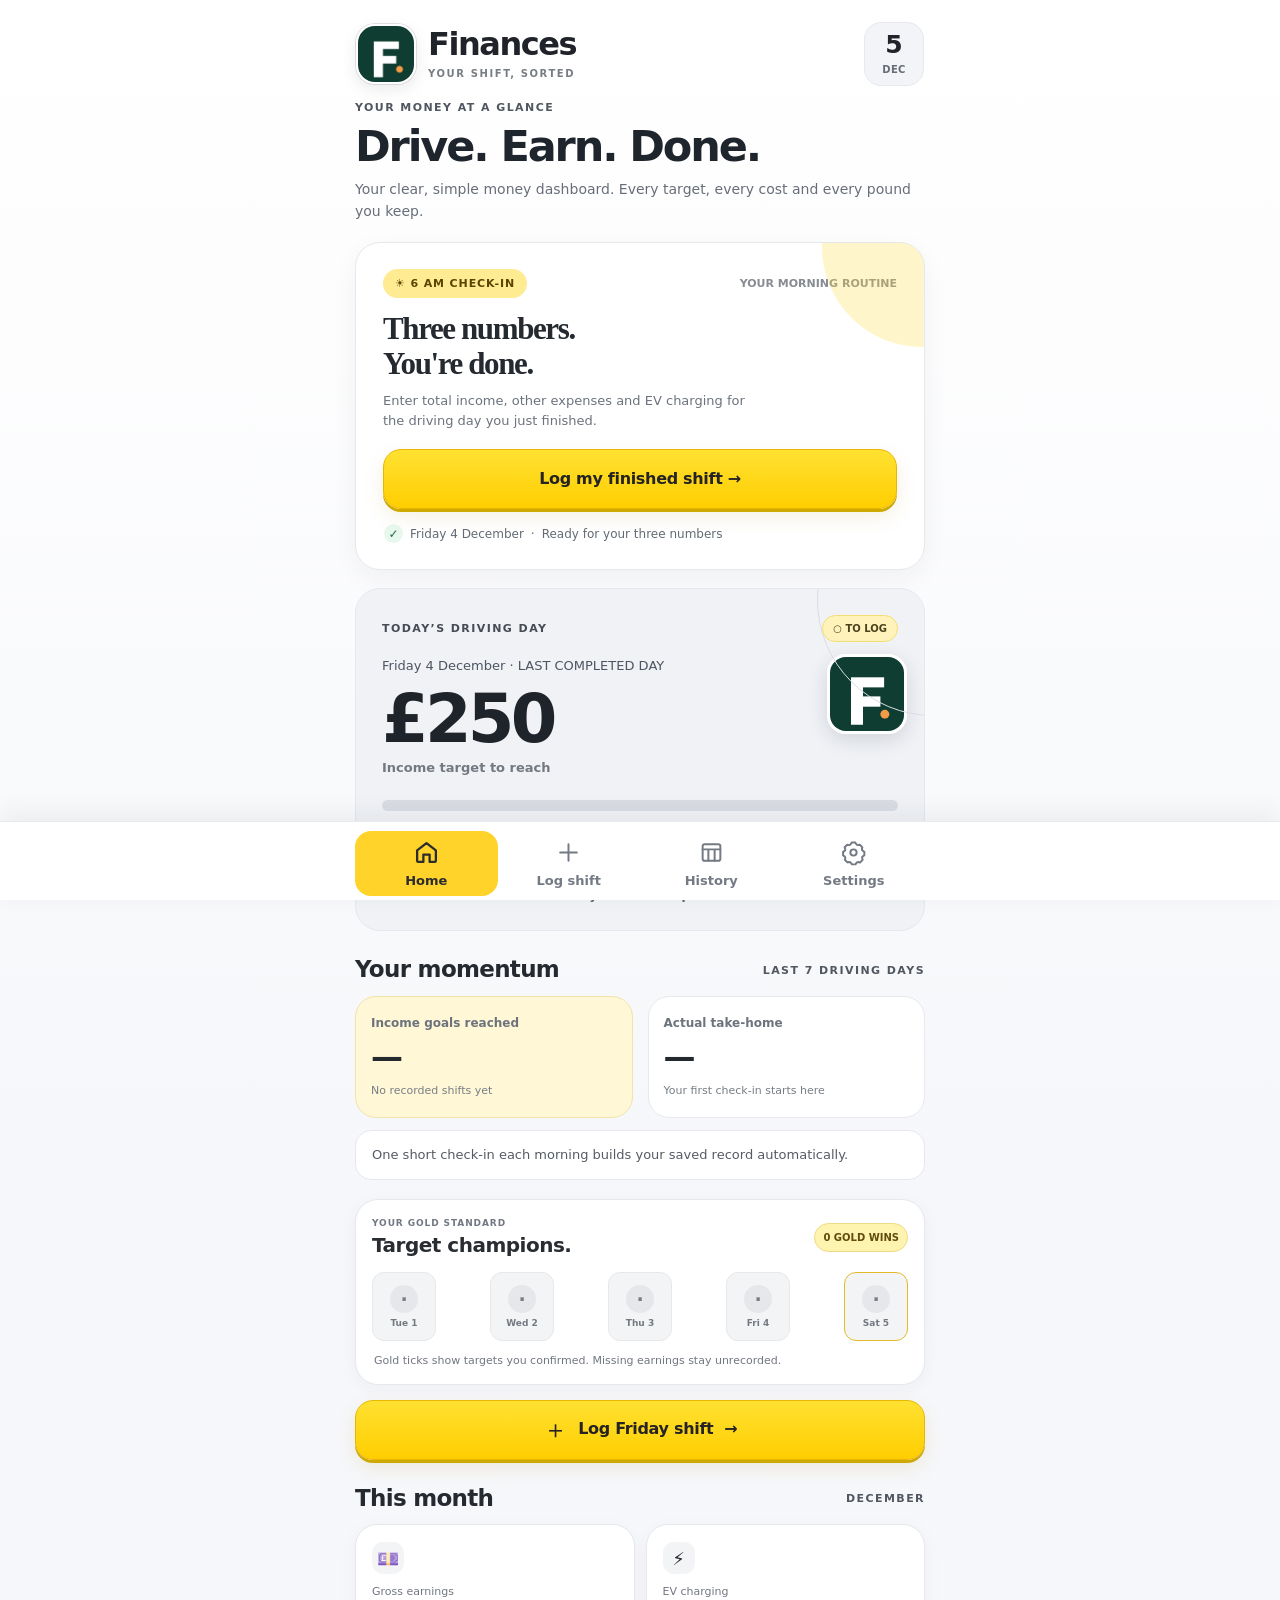
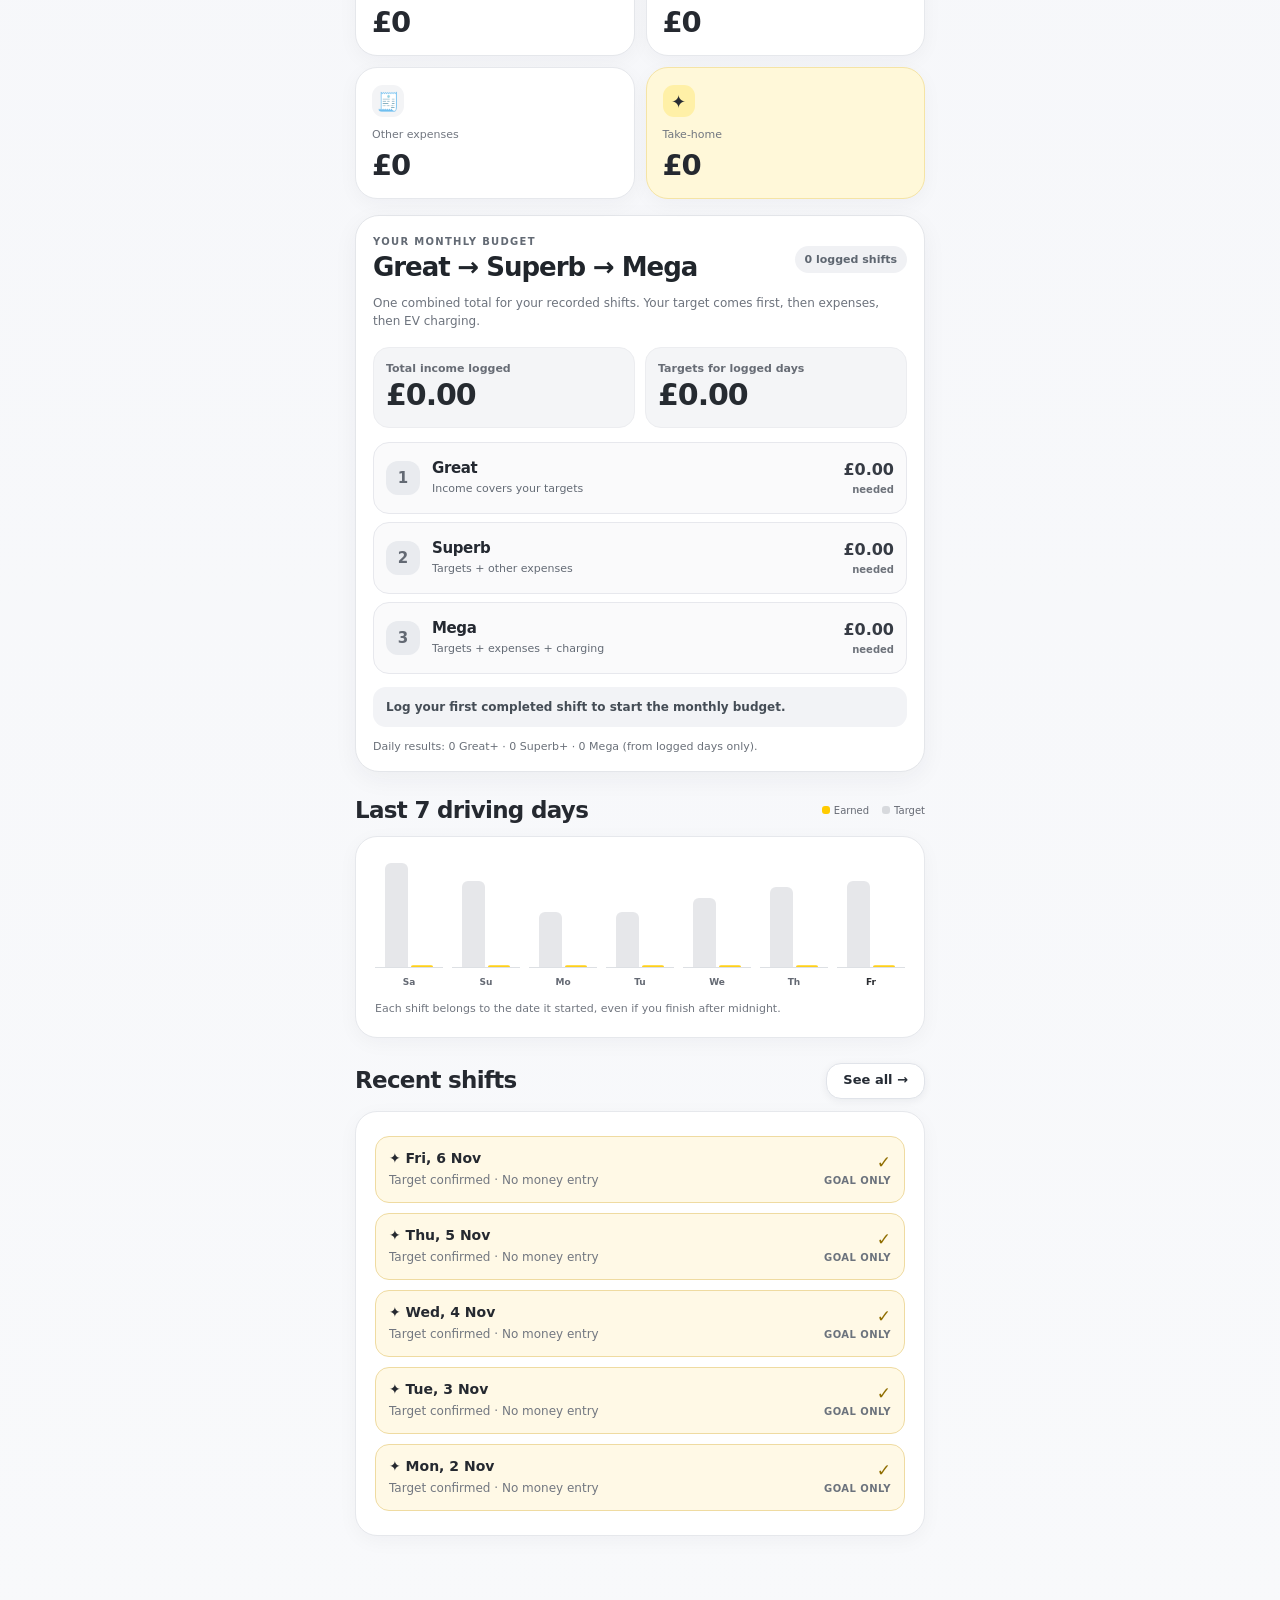
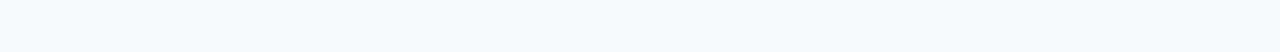
==== commit ecfd9c12: "Add daily and monthly Great Superb Mega budget ladder; keep charging as one daily total" ====
--- a/index.html
+++ b/index.html
@@ -96,6 +96,7 @@
 <link rel="stylesheet" href="./atelier.css?v=11">
 <link rel="stylesheet" href="./crystal.css?v=18">
 <link rel="stylesheet" href="./sunrise.css?v=19">
+<link rel="stylesheet" href="./budget-ladder.css?v=20">
 </head>
 <body>
 <div class="shell">
@@ -140,6 +141,18 @@
     <div class="tile"><span class="symbol">🧾</span><small>Other expenses</small><strong id="monthOther">£0</strong></div>
     <div class="tile gold"><span class="symbol">✦</span><small>Take-home</small><strong id="monthNet">£0</strong></div>
   </div>
+  <section class="budget-board" id="homeBudget" aria-label="Great → Superb → Mega">
+ <div class="budget-top"><div><div class="kicker">YOUR MONTHLY BUDGET</div><h2>Great → Superb → Mega</h2></div><span class="budget-count" id="homeBudgetCount">No shifts yet</span></div>
+ <p class="budget-description">One combined total for your recorded shifts. Your target comes first, then expenses, then EV charging.</p>
+ <div class="budget-pool"><div><small>Total income logged</small><strong id="homeBudgetIncome">£0</strong></div><div><small>Targets for logged days</small><strong id="homeBudgetTarget">£0</strong></div></div>
+ <div class="tier-steps">
+  <div class="tier-step" id="homeGreatRow" data-hit="false"><span class="tier-number" id="homeGreatIcon">1</span><div class="tier-copy"><strong>Great</strong><small>Income covers your targets</small></div><div class="tier-required"><b id="homeGreatNeeds">£0</b><small>needed</small></div></div>
+  <div class="tier-step" id="homeSuperbRow" data-hit="false"><span class="tier-number" id="homeSuperbIcon">2</span><div class="tier-copy"><strong>Superb</strong><small>Targets + other expenses</small></div><div class="tier-required"><b id="homeSuperbNeeds">£0</b><small>needed</small></div></div>
+  <div class="tier-step" id="homeMegaRow" data-hit="false"><span class="tier-number" id="homeMegaIcon">3</span><div class="tier-copy"><strong>Mega</strong><small>Targets + expenses + charging</small></div><div class="tier-required"><b id="homeMegaNeeds">£0</b><small>needed</small></div></div>
+ </div>
+ <div class="budget-next" id="homeBudgetNext" data-level="0">Start with your first morning check-in.</div>
+ <p class="budget-wins" id="homeBudgetWins">Daily wins update automatically after saving each shift.</p>
+</section>
   <div class="section-title"><h2>Last 7 driving days</h2><span class="legend"><span><i></i>Earned</span><span><i class="target-dot"></i>Target</span></span></div>
   <div class="card"><div id="weekBars" class="weekbars"></div><div class="small-note" style="margin-top:14px">Each shift belongs to the date it started, even if you finish after midnight.</div></div>
   <div class="section-title"><h2>Recent shifts</h2><button class="secondary" id="seeHistory" style="min-height:36px">See all →</button></div>
@@ -159,13 +172,17 @@
         <label class="field money-field">2 · Other expenses<span class="currency">£</span><input id="other" class="input" type="number" min="0" max="1000000" step="0.01" inputmode="decimal" placeholder="0.00"></label>
         <label class="field money-field">3 · EV charging<span class="currency">£</span><input id="charge" class="input" type="number" min="0" max="1000000" step="0.01" inputmode="decimal" placeholder="0.00"></label>
       </div>
-      <p class="caption">Other expenses can include food, parking, tolls or anything else. Don't include EV charging twice.</p>
+      <p class="caption">If you charged twice, enter the combined charging total. If you did not charge, leave EV charging at £0. No invoices needed.</p>
       <div class="money-preview" aria-live="polite">
         <div class="preview-row"><small>Daily income target</small><b id="previewTarget">£0</b></div>
         <div class="preview-row"><small>Total costs</small><b id="previewCosts">£0</b></div>
         <div class="preview-row large"><small>Estimated take-home</small><b id="previewNet">£0</b></div>
         <div class="preview-status" id="previewStatus">Enter your earnings to see your result.</div>
       </div>
+      <div class="reward-live" id="rewardLive" data-level="0" aria-live="polite">
+ <span class="reward-token" id="rewardIcon">○</span>
+ <div><strong id="rewardTitle">Your first win is waiting</strong><small id="rewardDetail">Enter income to see your level.</small></div>
+</div>
       <section class="flow-board" aria-label="Income allocation" aria-live="polite"><div class="flow-title"><h3>Your money, in order</h3><span>LIVE BREAKDOWN</span></div>
  <div class="flow-step"><span class="number">1</span><div><strong>Daily income target</strong><small>Protect the goal first</small></div><b id="flowGoal">—</b></div>
  <div class="flow-step"><span class="number">2</span><div><strong>Other expenses</strong><small>Covered by extra earnings</small></div><b id="flowOther">—</b></div>
@@ -192,7 +209,19 @@
   <section id="historyPulse"><div class="section-title"><h2>Monthly insights</h2><span class="kicker">SAVED RECORDS</span></div>
  <div class="smart-grid"><div class="smart-stat sun"><small>Income goals hit</small><strong id="historyGoals">—</strong><span id="historyGoalsSub">Of logged shifts</span></div>
  <div class="smart-stat"><small>Average shift income</small><strong id="historyAverage">—</strong><span id="historyAverageSub">Gross per shift</span></div></div><div class="smart-advice" id="historyTip"></div></section>
-<div class="section-title"><h2>Shift calendar</h2><span class="kicker">TAP A DATE TO EDIT</span></div>
+<section class="budget-board" id="histBudget" aria-label="Monthly victories">
+ <div class="budget-top"><div><div class="kicker">YOUR MONTHLY BUDGET</div><h2>Monthly victories</h2></div><span class="budget-count" id="histBudgetCount">No shifts yet</span></div>
+ <p class="budget-description">One combined total for your recorded shifts. Your target comes first, then expenses, then EV charging.</p>
+ <div class="budget-pool"><div><small>Total income logged</small><strong id="histBudgetIncome">£0</strong></div><div><small>Targets for logged days</small><strong id="histBudgetTarget">£0</strong></div></div>
+ <div class="tier-steps">
+  <div class="tier-step" id="histGreatRow" data-hit="false"><span class="tier-number" id="histGreatIcon">1</span><div class="tier-copy"><strong>Great</strong><small>Income covers your targets</small></div><div class="tier-required"><b id="histGreatNeeds">£0</b><small>needed</small></div></div>
+  <div class="tier-step" id="histSuperbRow" data-hit="false"><span class="tier-number" id="histSuperbIcon">2</span><div class="tier-copy"><strong>Superb</strong><small>Targets + other expenses</small></div><div class="tier-required"><b id="histSuperbNeeds">£0</b><small>needed</small></div></div>
+  <div class="tier-step" id="histMegaRow" data-hit="false"><span class="tier-number" id="histMegaIcon">3</span><div class="tier-copy"><strong>Mega</strong><small>Targets + expenses + charging</small></div><div class="tier-required"><b id="histMegaNeeds">£0</b><small>needed</small></div></div>
+ </div>
+ <div class="budget-next" id="histBudgetNext" data-level="0">Start with your first morning check-in.</div>
+ <p class="budget-wins" id="histBudgetWins">Daily wins update automatically after saving each shift.</p>
+</section>
+  <div class="section-title"><h2>Shift calendar</h2><span class="kicker">TAP A DATE TO EDIT</span></div>
   <div class="card calendar"><div id="calendar" class="cal-grid"></div><p class="small-note" style="margin:14px 3px 0">Yellow = income target reached · Grey = logged below target · Empty = no entry.</p></div>
   <div class="section-title"><h2>Shift breakdown</h2><span class="kicker" id="histCount">0 SHIFTS</span></div>
   <div class="card row-list" id="historyList"></div>
@@ -279,6 +308,49 @@
 function formatDay(k){return date(k).toLocaleDateString('en-GB',{weekday:'short',day:'numeric',month:'short'})}
 
 function allocation(g,t,o,e){const a=Math.min(g,t),b=Math.max(0,g-a),c=Math.min(b,o),d=Math.min(Math.max(0,b-c),e);return{a:round(a),c:round(c),d:round(d),extra:round(Math.max(0,b-c-d)),goalGap:round(Math.max(0,t-a)),costGap:round(o-c+e-d)}}
+
+// Three levels are based ONLY on actual recorded income, not on earlier manual gold ticks.
+function rewardLevel(gross,target,other,charge,entered){
+ if(!entered)return 0;
+ const g=round(gross),t=round(target),o=round(other),c=round(charge);
+ if(g<t)return 0;
+ if(g<round(t+o))return 1;
+ if(g<round(t+o+c))return 2;
+ return 3;
+}
+function paintReward(gross,target,other,charge,entered){
+ const level=rewardLevel(gross,target,other,charge,entered),next=[target,round(target+other),round(target+other+charge)];
+ el('rewardLive').dataset.level=String(level);
+ el('rewardIcon').textContent=level?'✓':'○';
+ const titles=['Keep going — Great is next','Great! Income target covered','Superb! Expenses covered','Mega! Target and all costs covered'];
+ el('rewardTitle').textContent=entered?titles[level]:'Your first win is waiting';
+ el('rewardDetail').textContent=!entered?'Enter your total income to see your reward.':
+ level===3?amount(Math.max(0,round(gross-next[2])))+' extra above your target and both costs.':
+ amount(Math.max(0,round(next[level]-gross)))+' more to unlock '+['Great','Superb','Mega'][level]+'.';
+}
+function renderBudget(prefix,month){
+ const days=monthRows(month),sum=days.reduce((a,k)=>{const s=stats(k);a.gross+=s.gross;a.target+=s.target;a.other+=s.other;a.ev+=s.charge;return a},{gross:0,target:0,other:0,ev:0});
+ const t=round(sum.target),o=round(sum.other),ev=round(sum.ev),gross=round(sum.gross),levels=[t,round(t+o),round(t+o+ev)];
+ const level=rewardLevel(gross,t,o,ev,days.length>0);
+ el(prefix+'BudgetCount').textContent=days.length+' logged '+(days.length===1?'shift':'shifts');
+ el(prefix+'BudgetIncome').textContent=amount(gross);
+ el(prefix+'BudgetTarget').textContent=amount(t);
+ const names=['Great','Superb','Mega'];
+ names.forEach((name,i)=>{
+   const hit=days.length>0&&gross>=levels[i];
+   el(prefix+name+'Row').dataset.hit=String(hit);
+   el(prefix+name+'Icon').textContent=hit?'✓':String(i+1);
+   el(prefix+name+'Needs').textContent=amount(levels[i]);
+ });
+ const next=el(prefix+'BudgetNext');next.dataset.level=String(level);
+ next.textContent=!days.length?'Log your first completed shift to start the monthly budget.':
+   level===3?'MEGA UNLOCKED! '+amount(Math.max(0,round(gross-levels[2])))+' above the target and both costs for logged shifts.':
+   amount(Math.max(0,round(levels[level]-gross)))+' more income needed to reach '+names[level]+'.';
+ const wins=days.map(k=>{const s=stats(k);return rewardLevel(s.gross,s.target,s.other,s.charge,true)});
+ el(prefix+'BudgetWins').textContent=
+ 'Daily results: '+wins.filter(v=>v>=1).length+' Great+ · '+wins.filter(v=>v>=2).length+' Superb+ · '+wins.filter(v=>v>=3).length+' Mega (from logged days only).';
+}
+
 function paintFlow(g,t,o,e,entered){
  const a=allocation(g,t,o,e),set=(id,v)=>el(id).textContent=v;
  set('flowGoal',amount(a.a)+' / '+amount(t));set('flowOther',amount(a.c)+' / '+amount(o));set('flowEV',amount(a.d)+' / '+amount(e));set('flowExtra',entered?amount(a.extra):'—');
@@ -307,7 +379,13 @@
  el('historyTip').textContent=k.length?amount(cost)+' spent on EV charging and other expenses this month. Tap a saved day to edit it.':'Your first saved entry starts the monthly insights.';
 }
 
-function rowMarkup(k){const a=stats(k);if(manualOnly(k))return '<button class="shift-row win-row" data-edit="'+k+'"><span><b>✦ '+safe(formatDay(k))+'</b><small>Gold confirmed · No amounts entered</small></span><span class="amount"><strong class="gold-text">✓</strong><span class="gold-text">GOLD ONLY</span></span></button>';const hit=targetHit(k);return '<button class="shift-row'+(hit?' win-row':'')+'" data-edit="'+k+'"><span><b>'+safe(formatDay(k))+'</b><small>'+short(a.gross)+' earned · '+short(a.charge+a.other)+' costs'+(a.r.imported?' · imported':'')+'</small></span><span class="amount"><strong>'+short(a.net)+'</strong><span class="'+(hit?'gold-text':'positive')+'">✓ CLOSED'+(hit?' · GOLD':'')+'</span></span></button>'}
+function rowMarkup(k){
+ const a=stats(k);
+ if(manualOnly(k))return '<button class="shift-row win-row" data-edit="'+k+'"><span><b>✦ '+safe(formatDay(k))+'</b><small>Target confirmed · No money entry</small></span><span class="amount"><strong class="gold-text">✓</strong><span class="reward-row-tag">GOAL ONLY</span></span></button>';
+ const level=rewardLevel(a.gross,a.target,a.other,a.charge,true);
+ const tag=['LOGGED','GREAT','SUPERB','MEGA'][level];
+ return '<button class="shift-row'+(level?' win-row':'')+'" data-edit="'+k+'"><span><b>'+safe(formatDay(k))+'</b><small>'+short(a.gross)+' income · '+short(a.other)+' expenses · '+short(a.charge)+' EV'+(a.r.imported?' · imported':'')+'</small></span><span class="amount"><strong>'+short(a.net)+'</strong><span class="reward-row-tag" data-level="'+level+'">'+tag+'</span></span></button>';
+}
 
 function renderDateCorrection(){
  const source=key(new Date()),destination=shiftKey(),saved=entry(source);
@@ -384,12 +462,13 @@
  const recent=[...new Set([...Object.keys(state.shifts),...Object.keys(state.confirmedDays||{}).filter(k=>state.confirmedDays[k])])].filter(validKey).sort((a,b)=>b.localeCompare(a)).slice(0,5);
  el('recentList').innerHTML=recent.length?recent.map(rowMarkup).join(''):'<div class="empty">No shifts yet. Your first check-in starts here.</div>';
 smartHome(k);
+  renderBudget('home',m);
 }
 function prepare(k,reset){
  if(!validKey(k))k=shiftKey();focus=k;el('shiftDate').value=k;
  const r=!reset?entry(k):null;
  el('startTime').value=r?.start||'13:00';el('endTime').value=r?.finish||'06:00';
- el('gross').value=r?String(r.gross):'';el('charge').value=r?String(r.charge):'';el('other').value=r?String(r.other):'';
+ el('gross').value=r?String(r.gross):'';el('charge').value=r?String(r.charge):'0';el('other').value=r?String(r.other):'0';
  el('notes').value=r?.notes||'';el('targetOverride').value=r?.override==null?'':r.override;
  el('logKicker').textContent=r?'✓ COMPLETED SHIFT':'YOUR END-OF-SHIFT CHECK-IN';
  el('logTitle').textContent=r?'✓ Closed · edit if needed':'Three numbers. Done.';
@@ -408,6 +487,7 @@
  el('previewTarget').textContent=amount(target);el('previewCosts').textContent=amount(charge+other);el('previewNet').textContent=amount(takehome);
  el('previewStatus').textContent=el('gross').value.trim()===''?'Enter your earnings to see your result.':takehome>=target?'✦ You have protected your net target.':gross>=target?'Gross goal reached; costs bring take-home below target.':amount(Math.max(0,target-gross))+' to reach your gross target.';
   paintFlow(gross,target,other,charge,el('gross').value.trim()!=='');
+  paintReward(gross,target,other,charge,el('gross').value.trim()!=='');
 }
 function record(event){
  event.preventDefault();const k=el('shiftDate').value,from='',to='';
@@ -433,6 +513,7 @@
  el('calendar').innerHTML=content;el('historyList').innerHTML=rows.length?rows.map(rowMarkup).join(''):'<div class="empty">No shifts recorded in this month.</div>';
  const costsTotal=round(t.charge+t.other);el('histNote').textContent=t.count+' money entries · '+t.hits+' verified targets · '+amount(costsTotal)+' costs · '+amount(t.net)+' take-home. Confirmed targets without amounts do not add fictitious earnings.';
 smartHistory(rows);
+  renderBudget('hist',m);
 }
 function renderSettings(){
  el('targets').innerHTML=DAYS.map((d,i)=>'<div class="target-row"><label for="goal'+i+'">'+d+'</label><div class="target-inner"><b>£</b><input id="goal'+i+'" type="number" min="0" max="1000000" step=".01" inputmode="decimal" value="'+state.targets[i]+'"></div></div>').join('');
--- a/budget-ladder.css
+++ b/budget-ladder.css
@@ -0,0 +1,56 @@
+/* FINANCES • Morning Budget Ladder — 2026-11
+   Lightweight, density-independent typography and status cards.
+   No bitmap enlargements; preserves all existing shift data. */
+.budget-board{
+ margin:16px 0 21px;padding:20px 17px 16px;
+ border:1px solid #e4e6ea;border-radius:24px;background:#fff;
+ box-shadow:0 7px 24px #1f25370d;
+ color:#292d33;font-family:Inter,ui-sans-serif,system-ui,sans-serif;
+}
+.budget-top{display:flex;align-items:flex-start;justify-content:space-between;gap:10px}
+.budget-top .kicker{color:#636a74;font-size:10px;letter-spacing:.13em;margin:0 0 5px}
+.budget-top h2{font:850 clamp(21px,5.5vw,26px)/1.16 Inter,ui-rounded,system-ui,sans-serif;letter-spacing:-.04em;color:#20252b;margin:0}
+.budget-count{display:inline-block;white-space:nowrap;align-self:center;border-radius:100px;background:#f0f1f4;color:#5e6670;padding:7px 10px;font-size:11px;font-weight:850}
+.budget-description{font-size:12px;line-height:1.55;color:#6d737d;margin:11px 0 16px}
+.budget-pool{display:grid;grid-template-columns:1fr 1fr;gap:10px;margin:0 0 14px}
+.budget-pool>div{background:#f4f5f7;border:1px solid #ecedf0;border-radius:16px;padding:13px 12px;min-width:0}
+.budget-pool small{display:block;font-weight:700;font-size:11px;color:#676c75;line-height:1.4}
+.budget-pool strong{display:block;color:#262b31;font-size:clamp(23px,6vw,30px);line-height:1.25;letter-spacing:-.035em;font-weight:850;font-variant-numeric:tabular-nums;overflow-wrap:anywhere}
+.tier-steps{display:grid;gap:8px}
+.tier-step{display:grid;grid-template-columns:36px minmax(0,1fr) auto;gap:10px;align-items:center;padding:12px;border:1px solid #e7e8ed;border-radius:16px;background:#fafafb;min-height:72px}
+.tier-step[data-hit="true"]{background:#fff7cf;border-color:#f4dc86}
+.tier-number{width:34px;height:34px;border-radius:12px;display:grid;place-items:center;color:#636973;font-size:15px;font-weight:850;background:#e9ebef}
+.tier-step[data-hit="true"] .tier-number{background:#ffd322;color:#463910}
+.tier-copy{min-width:0}
+.tier-copy strong{display:block;color:#242931;font-size:15px;line-height:1.2;letter-spacing:-.025em;font-weight:850}
+.tier-copy small{display:block;color:#646b75;font-size:11px;line-height:1.45;margin-top:4px}
+.tier-required{text-align:right;white-space:nowrap;font:850 clamp(13px,3.5vw,16px)/1.2 Inter,system-ui,sans-serif;color:#363b44;font-variant-numeric:tabular-nums}
+.tier-required small{display:block;color:#6d727a;font-size:10px;font-weight:700;margin-top:5px}
+.budget-next{margin:13px 0 5px;padding:11px 13px;border-radius:13px;background:#f2f3f6;color:#454d56;font-size:12px;font-weight:750;line-height:1.5}
+.budget-next[data-level="3"]{background:#ffed9d;color:#544009}
+.budget-wins{margin:12px 0 0;color:#6a7079;font-size:11px;line-height:1.45}
+.reward-live{display:grid;grid-template-columns:41px minmax(0,1fr);gap:11px;align-items:center;padding:14px;border:1px solid #e3e5e9;border-radius:18px;margin:15px 0 0;background:#f5f6f8}
+.reward-live .reward-token{width:41px;height:41px;border-radius:14px;display:grid;place-items:center;background:#e3e6ea;color:#575e68;font-size:23px;font-weight:850}
+.reward-live strong{display:block;font-weight:850;font-size:16px;line-height:1.2;letter-spacing:-.025em;color:#2b3037}
+.reward-live small{display:block;font-size:12px;color:#656c76;line-height:1.45;margin-top:5px}
+.reward-live[data-level="1"]{background:#fffae5;border-color:#f3e5a3}
+.reward-live[data-level="2"]{background:#fff4d2;border-color:#edd57e}
+.reward-live[data-level="3"]{background:#fff0ac;border-color:#e2bd35}
+.reward-live[data-level="1"] .reward-token,.reward-live[data-level="2"] .reward-token,.reward-live[data-level="3"] .reward-token{background:#ffce13;color:#423306}
+.reward-row-tag{font-size:10px;font-weight:850;letter-spacing:.045em;color:#6c737d}
+.reward-row-tag[data-level="1"]{color:#8a6712}
+.reward-row-tag[data-level="2"]{color:#886000}
+.reward-row-tag[data-level="3"]{color:#806100}
+#log .caption{font-size:12px;color:#656d76}
+#log .field-row label{min-width:0}
+#log .field-row .input{width:100%}
+#history .budget-board{margin-top:19px}
+@media(max-width:390px){
+ .tier-step{grid-template-columns:32px minmax(0,1fr) auto;gap:7px;padding:10px 9px}
+ .tier-number{width:31px;height:31px}
+ .tier-copy strong{font-size:14px}
+ .tier-copy small{font-size:10px}
+ .tier-required{font-size:13px}
+ .budget-board{padding:17px 13px}
+}
+@media(prefers-reduced-motion:reduce){.budget-board,.tier-step,.reward-live{transition:none!important;animation:none!important}}
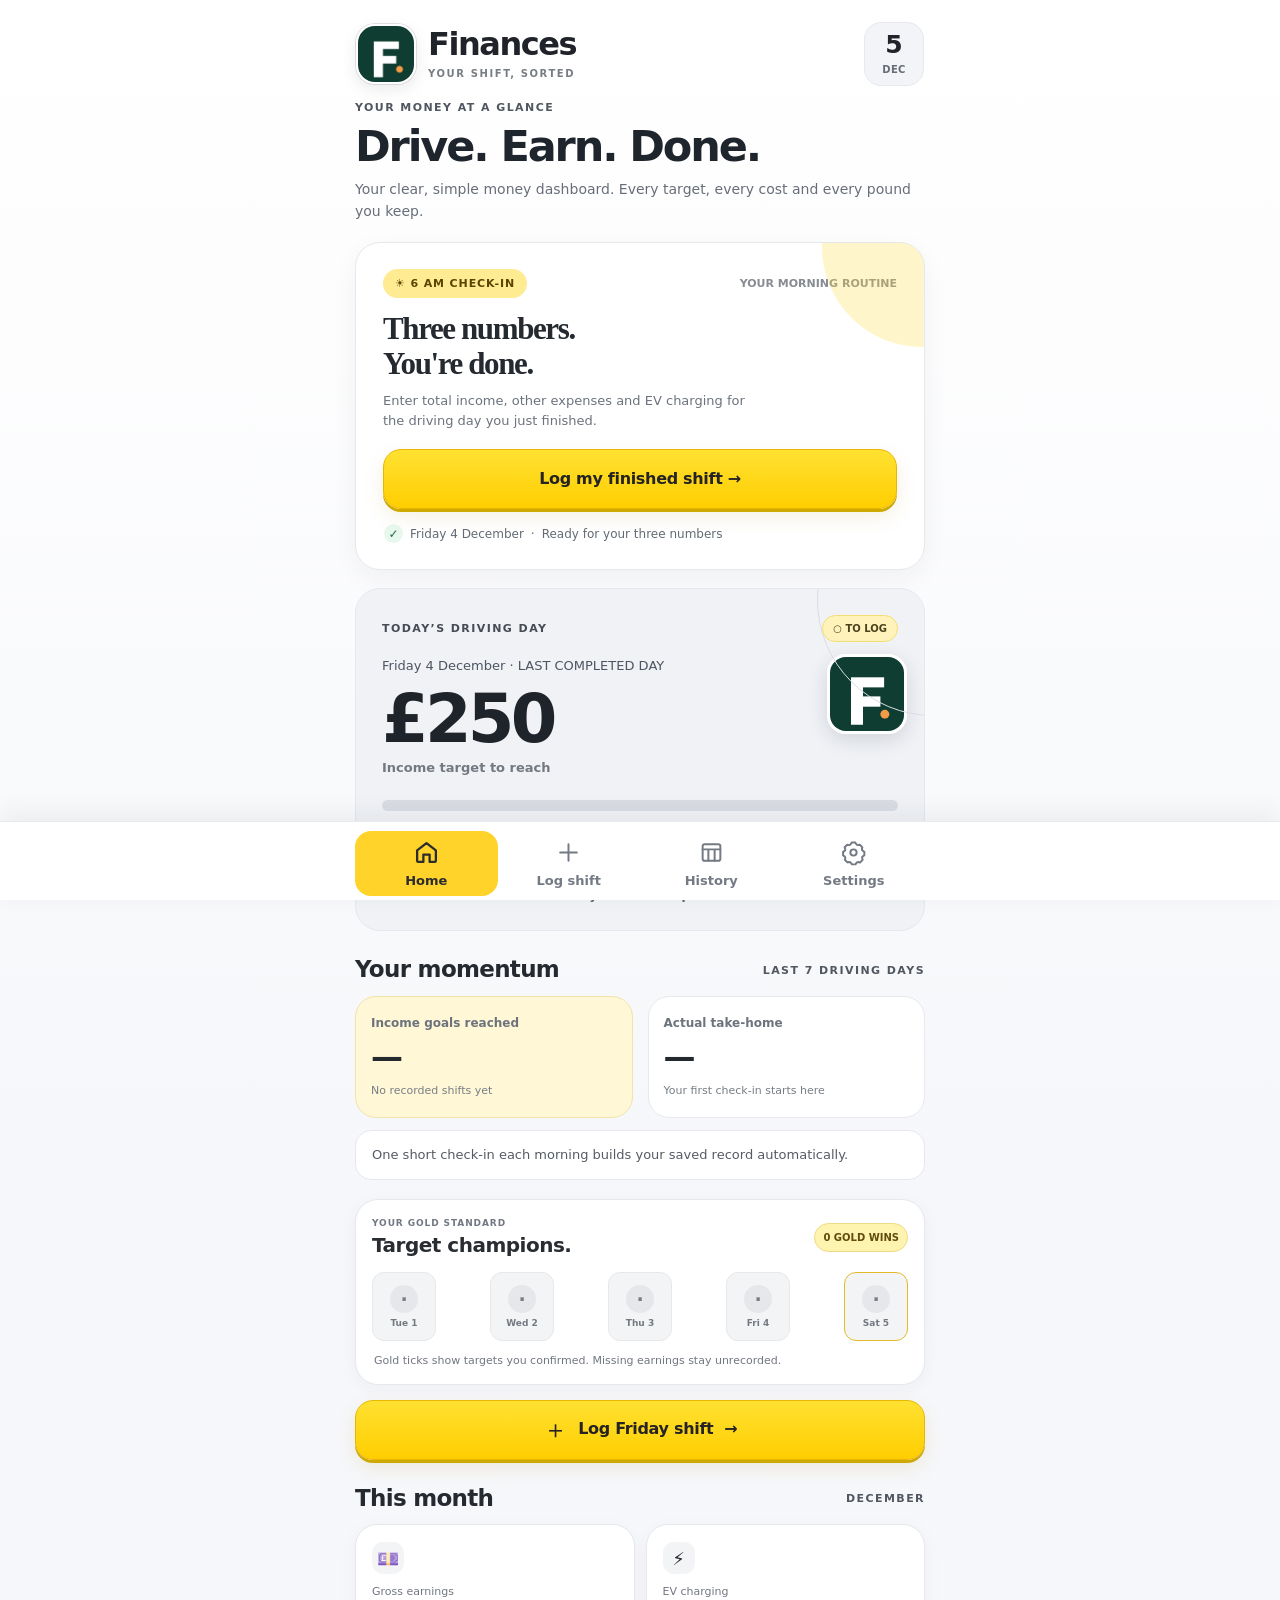
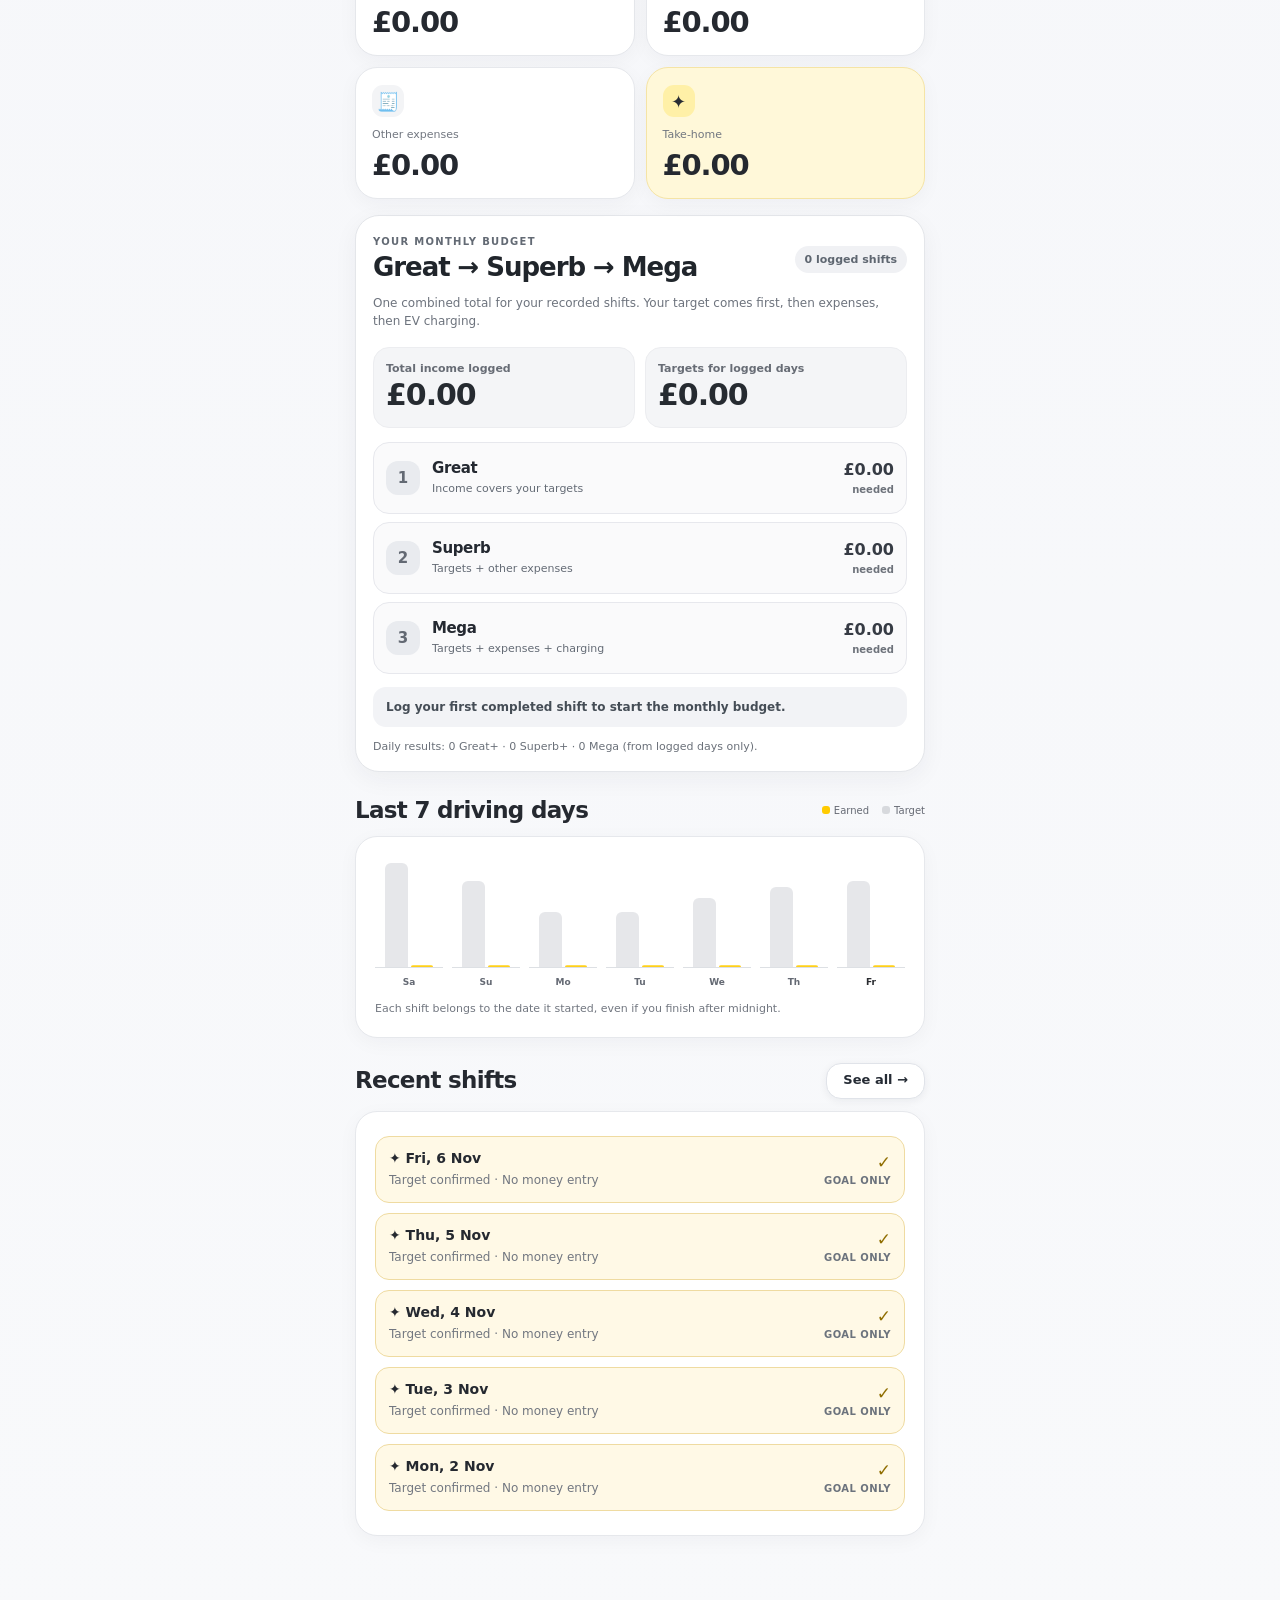
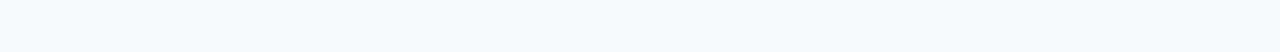
==== commit a1a391b5: "Keep charging and all money totals precise to the penny" ====
--- a/index.html
+++ b/index.html
@@ -366,7 +366,7 @@
  el('morningStatus').textContent=saved?'Saved on this device':'Ready for your three numbers';
  el('smartHits').textContent=keys.length?hits+' / '+keys.length:'—';
  el('smartHitSub').textContent=keys.length?Math.round(hits/keys.length*100)+'% of logged shifts':'No recorded shifts yet';
- el('smartNet').textContent=keys.length?short(total):'—';
+ el('smartNet').textContent=keys.length?amount(total):'—';
  el('smartNetSub').textContent=keys.length?'After expenses and charging':'Your first check-in starts here';
  el('smartTip').textContent=keys.length?hits+' of '+keys.length+' shifts reached their gross income goal. Take-home already deducts all expenses and EV charging.':'One short check-in each morning builds your saved record automatically.';
 }
@@ -384,7 +384,7 @@
  if(manualOnly(k))return '<button class="shift-row win-row" data-edit="'+k+'"><span><b>✦ '+safe(formatDay(k))+'</b><small>Target confirmed · No money entry</small></span><span class="amount"><strong class="gold-text">✓</strong><span class="reward-row-tag">GOAL ONLY</span></span></button>';
  const level=rewardLevel(a.gross,a.target,a.other,a.charge,true);
  const tag=['LOGGED','GREAT','SUPERB','MEGA'][level];
- return '<button class="shift-row'+(level?' win-row':'')+'" data-edit="'+k+'"><span><b>'+safe(formatDay(k))+'</b><small>'+short(a.gross)+' income · '+short(a.other)+' expenses · '+short(a.charge)+' EV'+(a.r.imported?' · imported':'')+'</small></span><span class="amount"><strong>'+short(a.net)+'</strong><span class="reward-row-tag" data-level="'+level+'">'+tag+'</span></span></button>';
+ return '<button class="shift-row'+(level?' win-row':'')+'" data-edit="'+k+'"><span><b>'+safe(formatDay(k))+'</b><small>'+amount(a.gross)+' income · '+amount(a.other)+' expenses · '+amount(a.charge)+' EV'+(a.r.imported?' · imported':'')+'</small></span><span class="amount"><strong>'+amount(a.net)+'</strong><span class="reward-row-tag" data-level="'+level+'">'+tag+'</span></span></button>';
 }
 
 function renderDateCorrection(){
@@ -451,10 +451,10 @@
  el('heroDate').textContent=date(k).toLocaleDateString('en-GB',{weekday:'long',day:'numeric',month:'long'})+' · LAST COMPLETED DAY';
  renderGoldDays();
  el('heroBadge').textContent=a.r?'✓ SAVED':'○ TO LOG';
- el('heroIncome').innerHTML=short(a.r?a.gross:a.target)+'<small>'+(a.r?'Gross earnings':'Income target to reach')+'</small>';el('heroTarget').textContent=short(a.target);el('heroCosts').textContent=a.r?short(a.charge+a.other):'—';el('heroNet').textContent=a.r?short(a.net):'—';
+ el('heroIncome').innerHTML=short(a.r?a.gross:a.target)+'<small>'+(a.r?'Gross earnings':'Income target to reach')+'</small>';el('heroTarget').textContent=short(a.target);el('heroCosts').textContent=a.r?amount(a.charge+a.other):'—';el('heroNet').textContent=a.r?amount(a.net):'—';
  el('heroProgress').style.width=a.r?Math.min(100,a.target>0?a.gross/a.target*100:100)+'%':'0%';
  el('heroMessage').textContent=a.r?'✓ Saved. Review or edit this shift anytime.':'Enter the three numbers from your last completed shift.';
- el('monthGross').textContent=short(totals.gross);el('monthCharge').textContent=short(totals.charge);el('monthOther').textContent=short(totals.other);el('monthNet').textContent=short(totals.net);
+ el('monthGross').textContent=amount(totals.gross);el('monthCharge').textContent=amount(totals.charge);el('monthOther').textContent=amount(totals.other);el('monthNet').textContent=amount(totals.net);
  el('homeMonth').textContent=m.toLocaleDateString('en-GB',{month:'long'}).toUpperCase();
  const now=date(k),dates=[];for(let i=6;i>=0;i--){const d=new Date(now);d.setDate(d.getDate()-i);dates.push(key(d))}
  const max=Math.max(1,...dates.map(k=>Math.max(stats(k).gross,stats(k).target)));
@@ -503,7 +503,7 @@
 function renderHistory(){
  const m=historyMonth,t=monthNumbers(m),rows=[...new Set([...monthRows(m),...Object.keys(state.confirmedDays||{}).filter(k=>state.confirmedDays[k]&&k.startsWith(m.getFullYear()+'-'+String(m.getMonth()+1).padStart(2,'0')+'-'))])].filter(validKey).sort((a,b)=>b.localeCompare(a));
  el('historyMonth').textContent=m.toLocaleDateString('en-GB',{month:'long',year:'numeric'});
- el('histGross').textContent=short(t.gross);el('histNet').textContent=short(t.net);el('histCharge').textContent=short(t.charge);el('histHits').textContent=t.hits+' ✓';
+ el('histGross').textContent=amount(t.gross);el('histNet').textContent=amount(t.net);el('histCharge').textContent=amount(t.charge);el('histHits').textContent=t.hits+' ✓';
  el('histCount').textContent=rows.length+' DAY'+(rows.length===1?'':'S');
  const first=(new Date(m.getFullYear(),m.getMonth(),1).getDay()+6)%7,last=new Date(m.getFullYear(),m.getMonth()+1,0).getDate(),now=shiftKey();
  let content=['Mo','Tu','We','Th','Fr','Sa','Su'].map(d=>'<div class="cal-head">'+d+'</div>').join('');
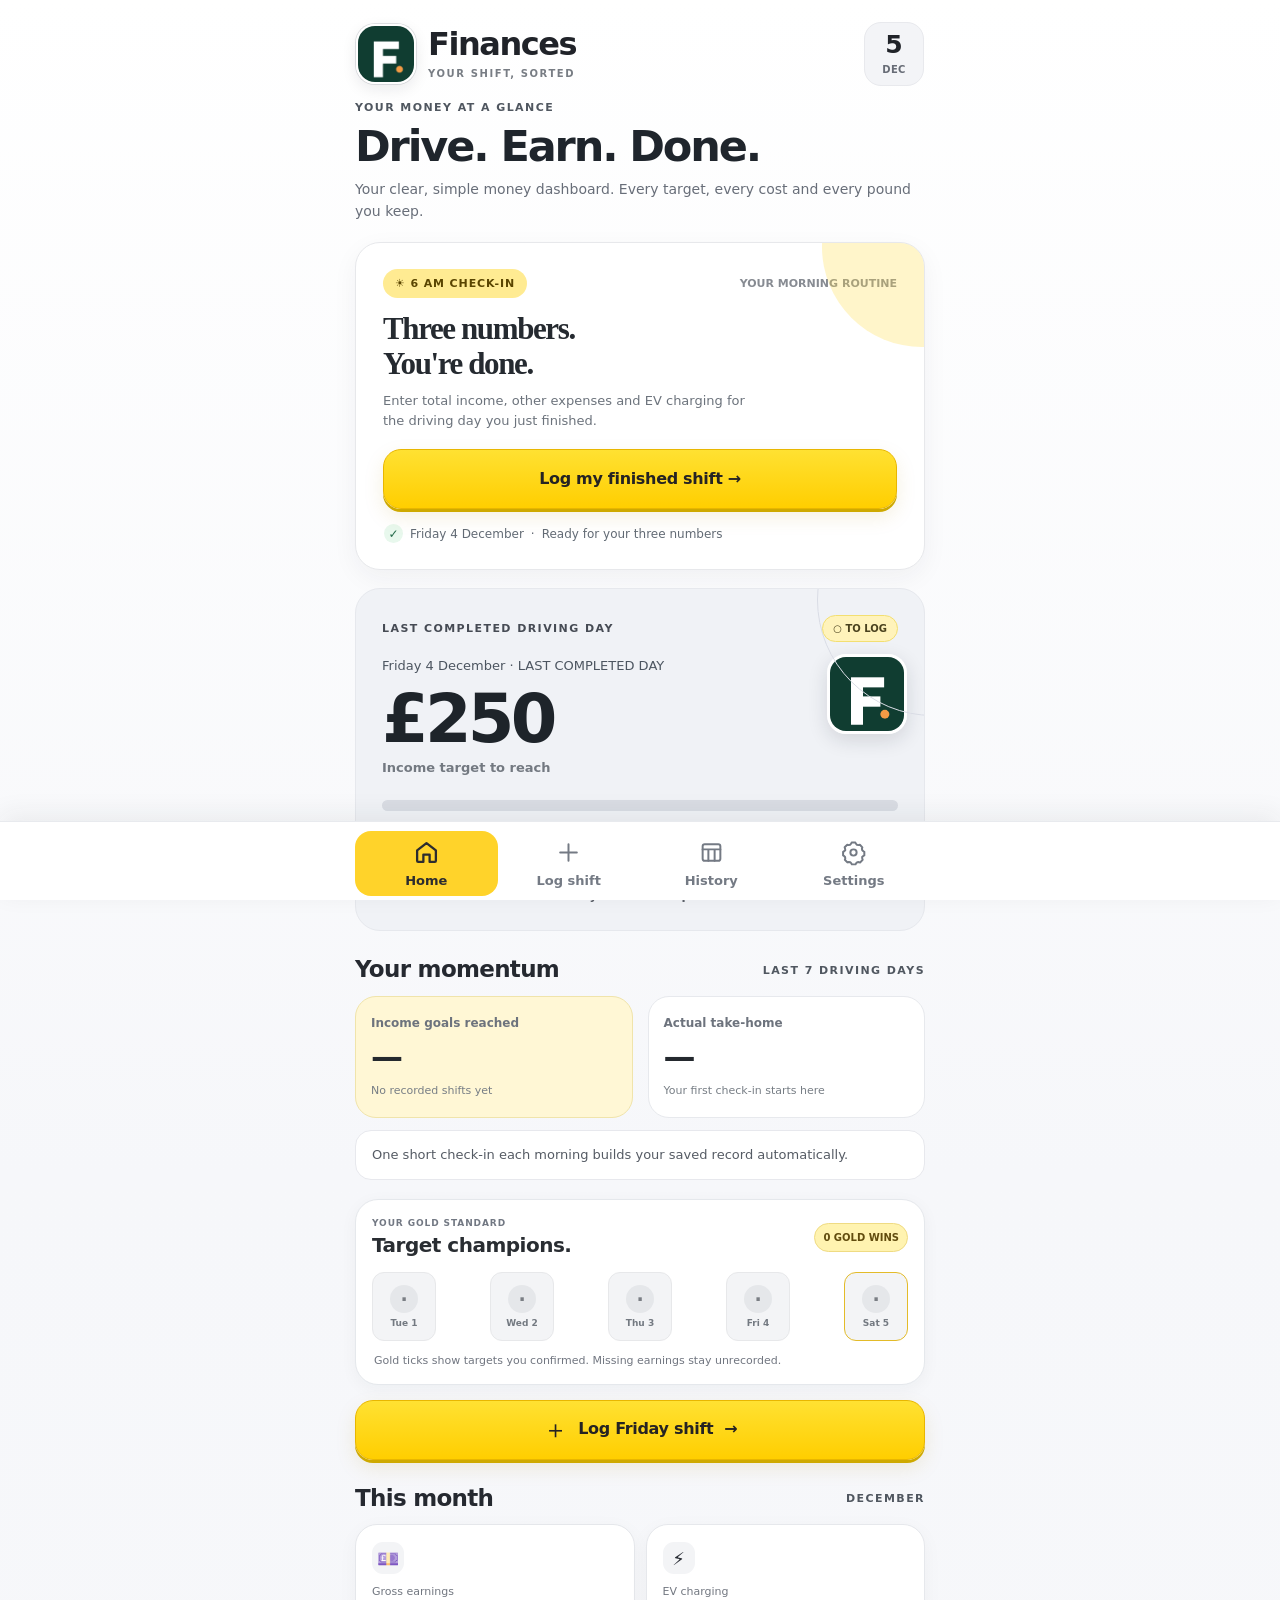
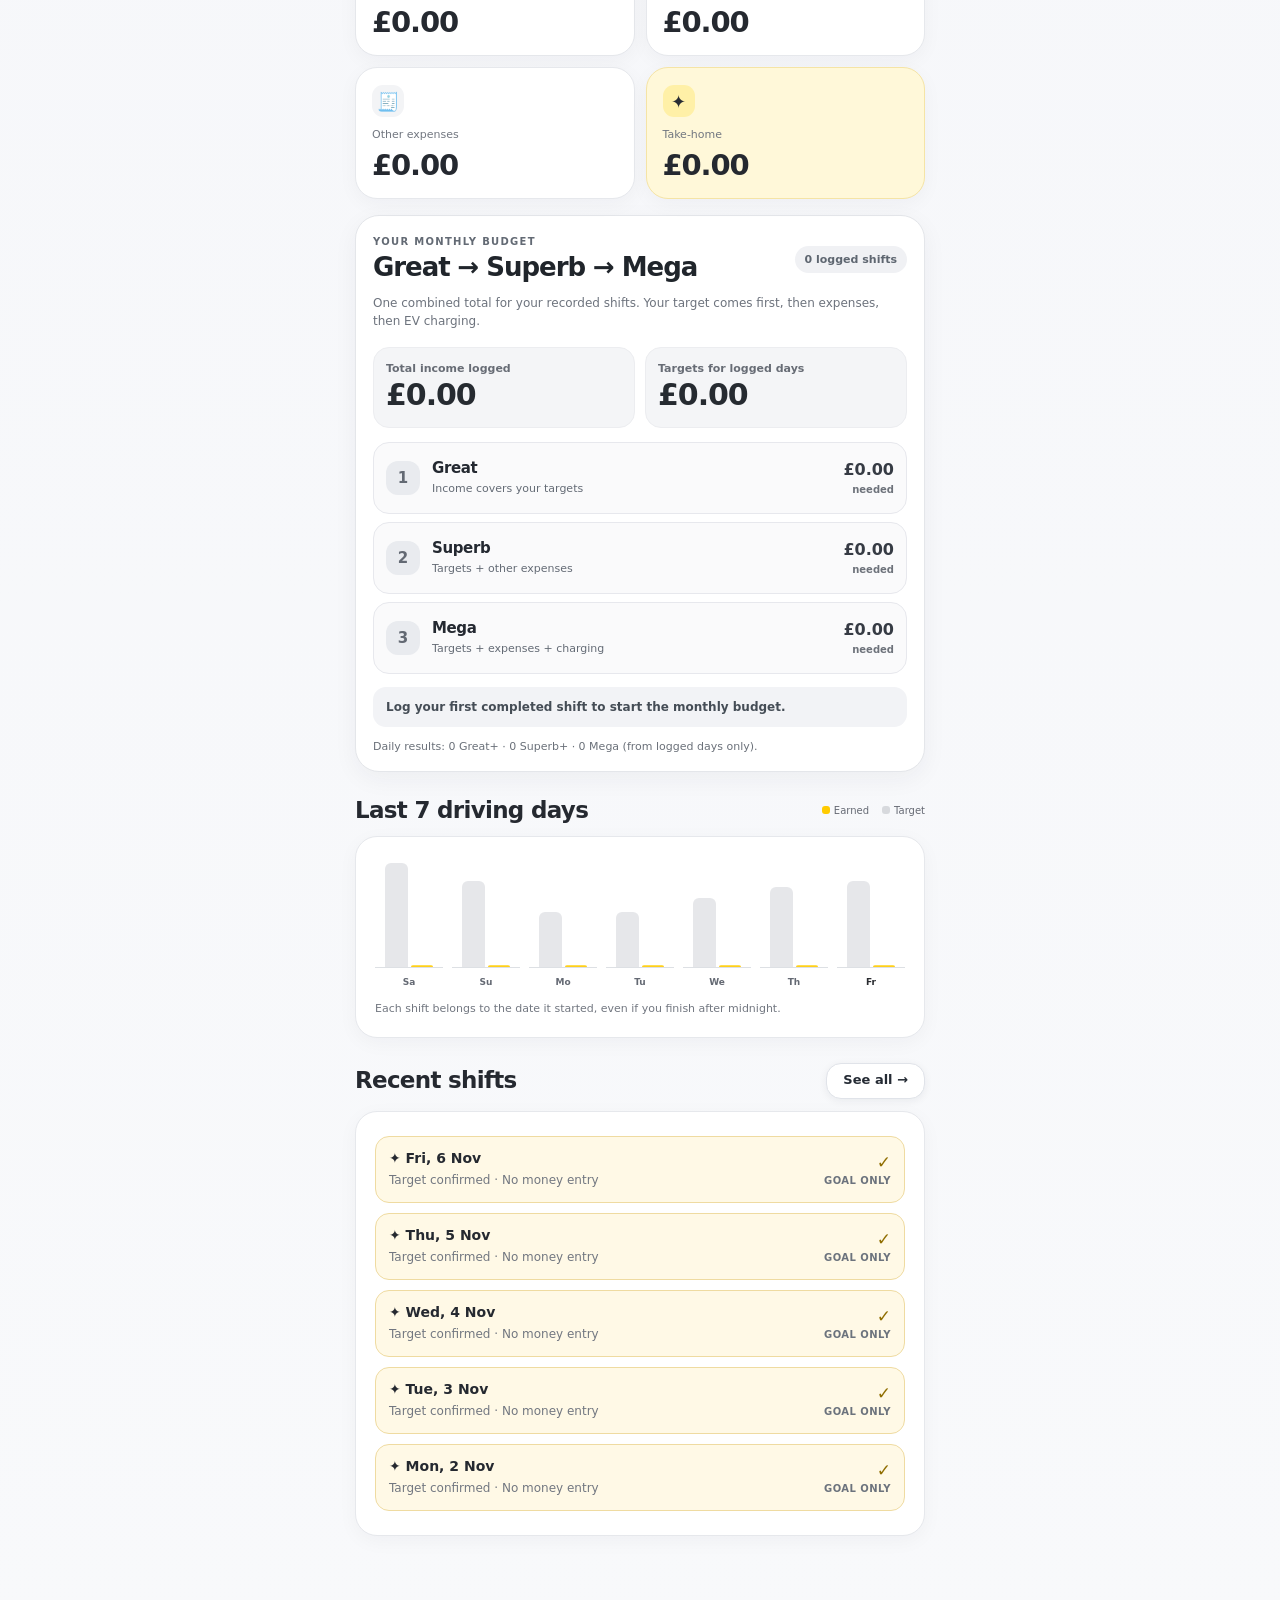
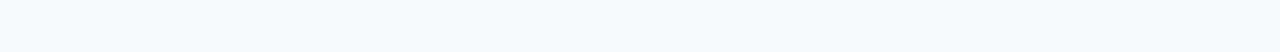
==== commit ccb28baa: "Make driving-day dashboard label match morning logging routine" ====
--- a/index.html
+++ b/index.html
@@ -116,7 +116,7 @@
     <strong>✓ Fresh start active</strong><small>Earlier figures cleared. First new driving day: Saturday 7 November. Record it on Sunday.</small>
   </section>
   <div class="hero"><img class="hero-portrait" src="./icons/icon-512.png?v=11" alt="" aria-hidden="true">
-    <div class="hero-top"><span class="hero-label">TODAY’S DRIVING DAY</span><span class="pill" id="heroBadge">READY TO GO</span></div>
+    <div class="hero-top"><span class="hero-label">LAST COMPLETED DRIVING DAY</span><span class="pill" id="heroBadge">READY TO GO</span></div>
     <p class="hero-date" id="heroDate">Today</p>
     <div class="hero-value" id="heroIncome">£0<small>Gross earnings</small></div>
     <div class="progress-track"><i id="heroProgress"></i></div>
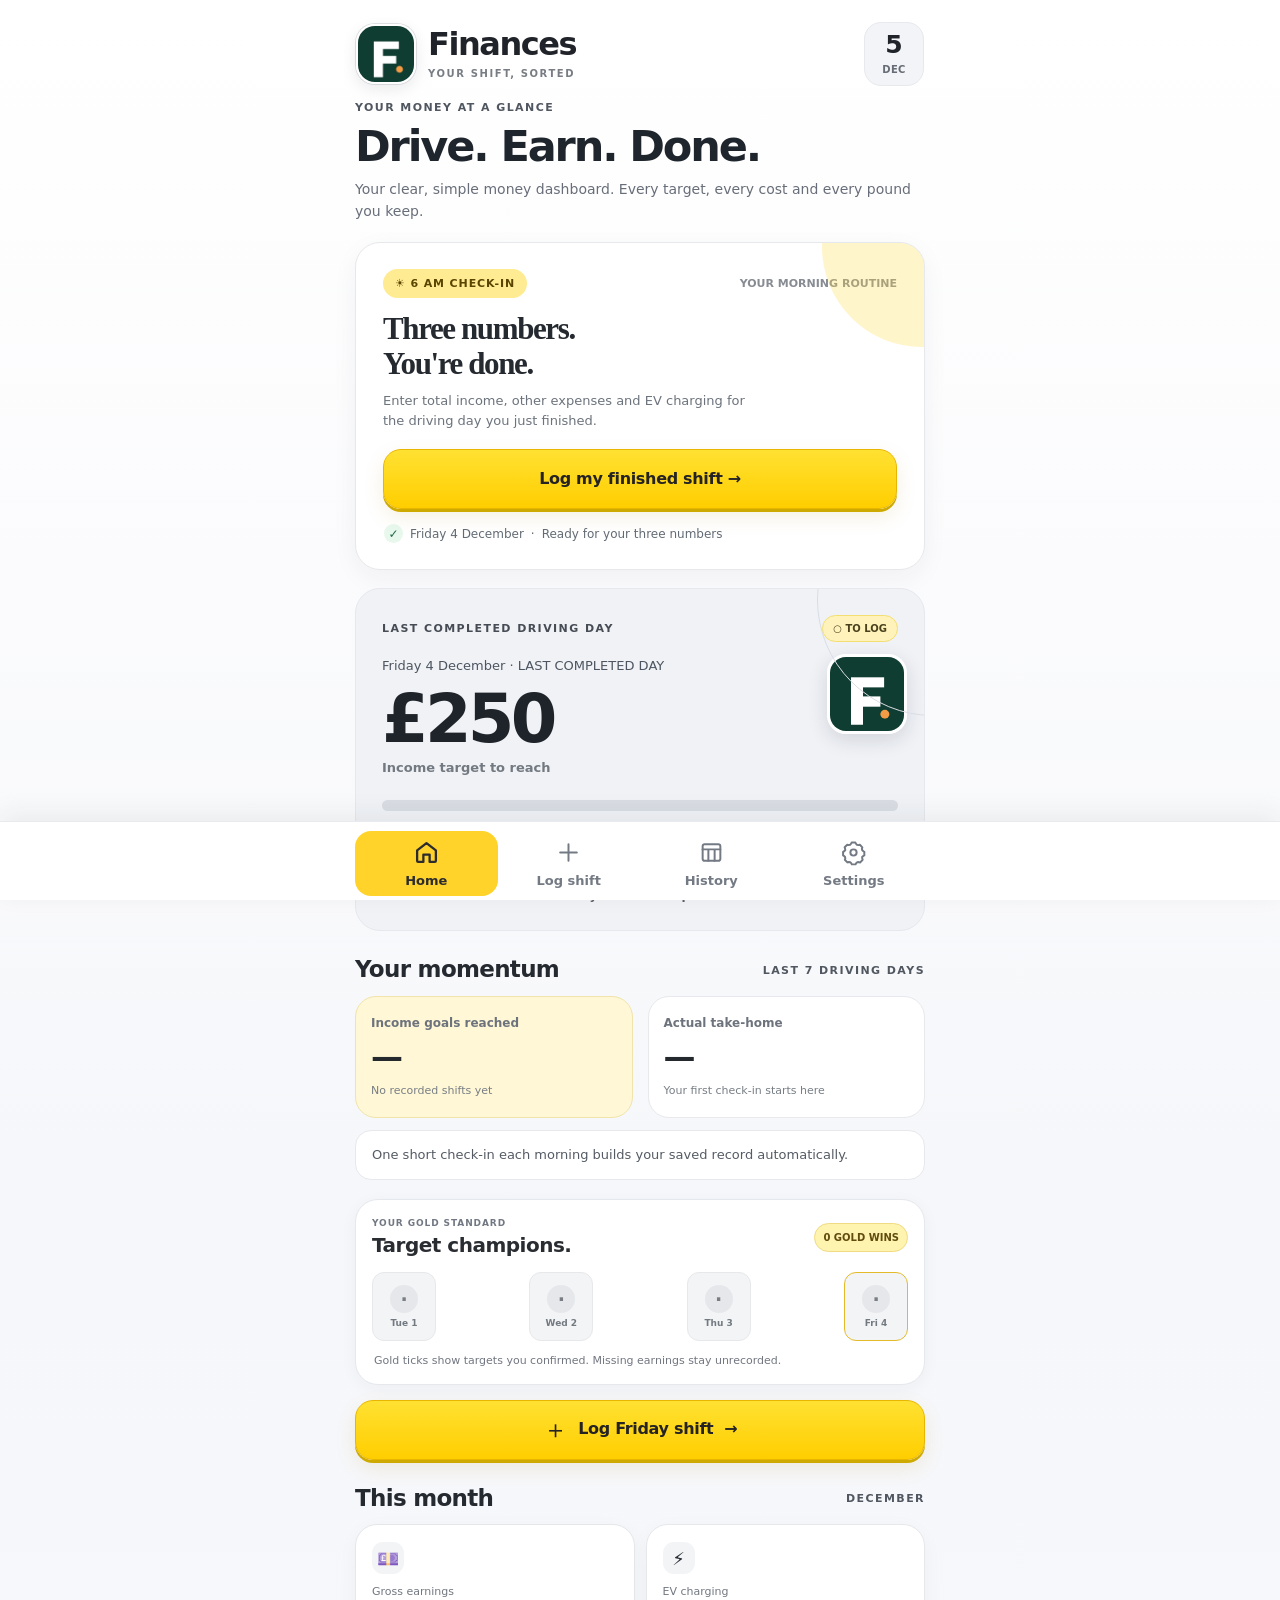
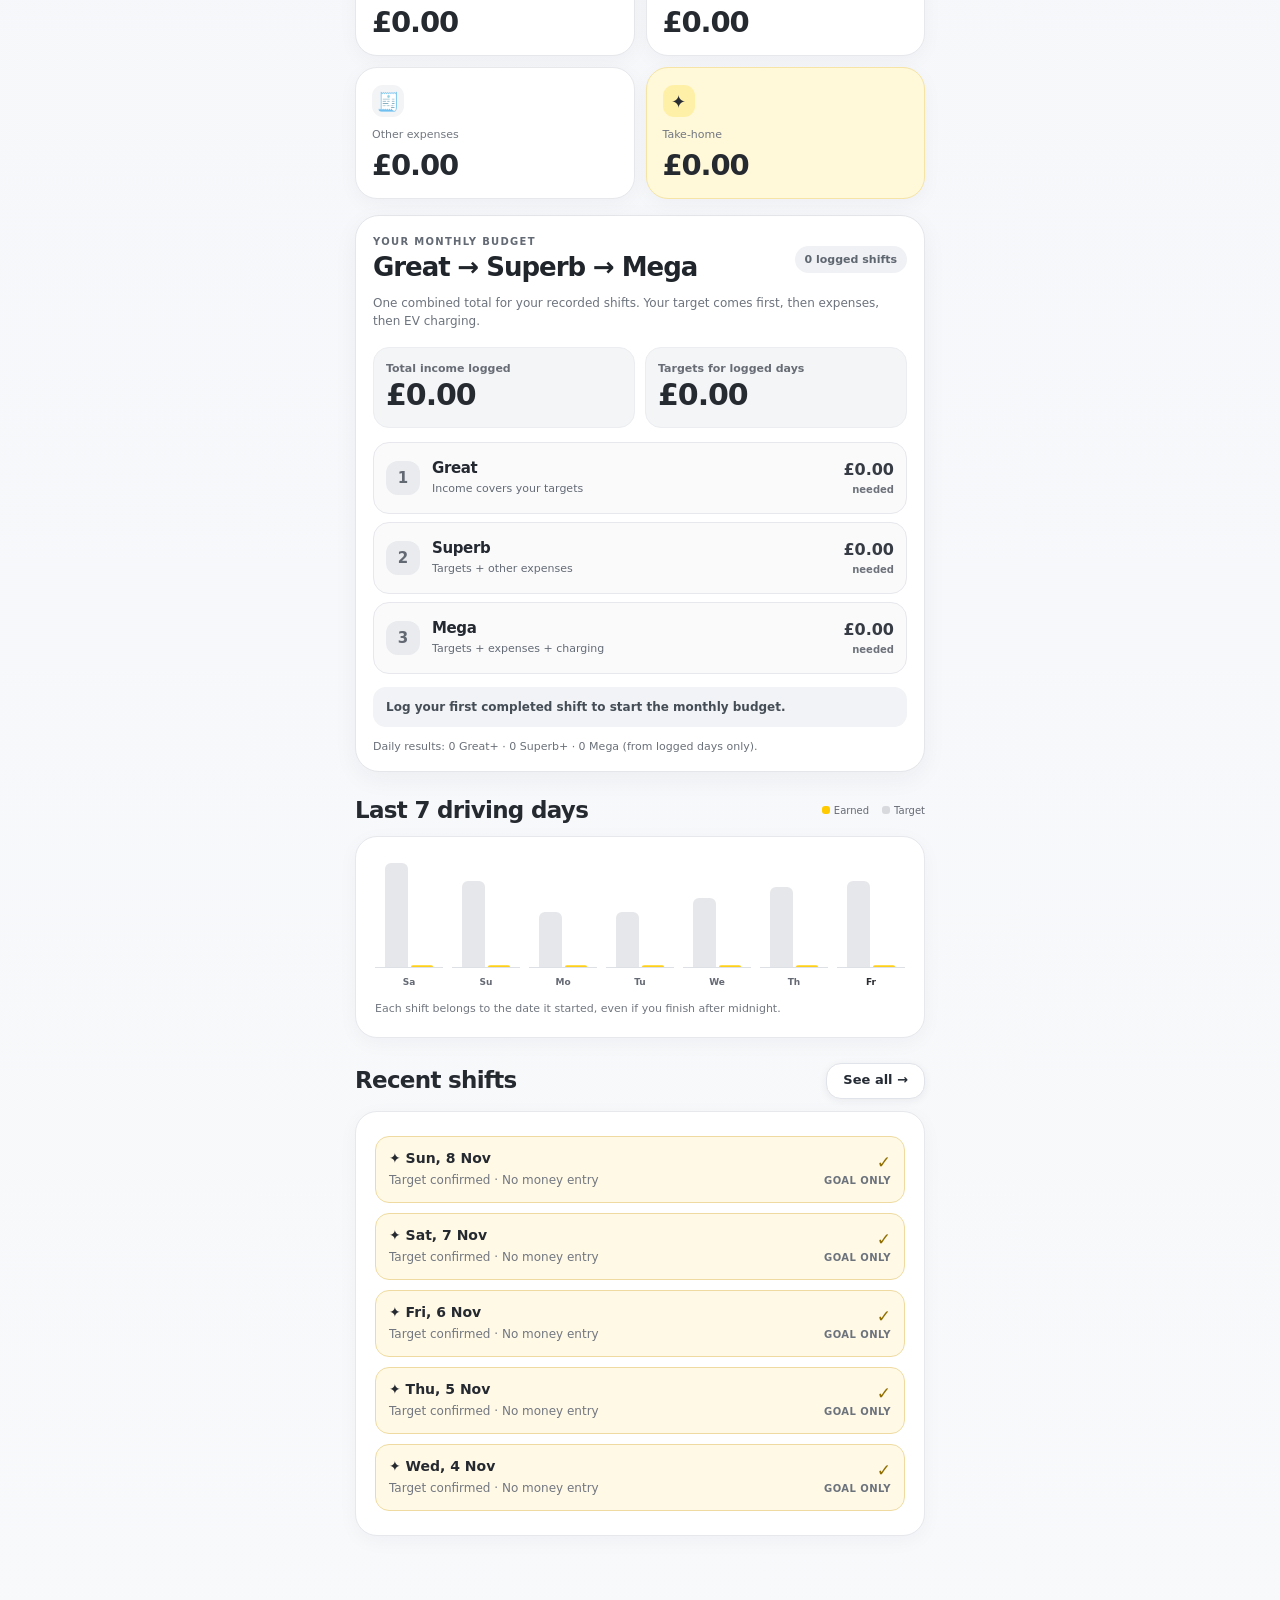
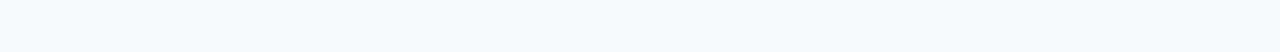
==== commit 76851a3d: "One-time Nov 9 clean baseline with gold through Sunday Nov 8 and archived prior ledger" ====
--- a/index.html
+++ b/index.html
@@ -108,12 +108,12 @@
  <button class="primary morning-action" id="morningLog" type="button">Log my finished shift →</button><div class="morning-stamp"><span id="morningDate">Last driving day</span><span>·</span><span id="morningStatus">Ready</span></div></section>
   <section class="fresh-reset" id="freshResetPanel">
     <div class="fresh-reset-icon">✦</div>
-    <div class="fresh-reset-copy"><strong>Fresh start • Saturday 7 November</strong>
-    <small>Clear previous income and expenses. Keep six gold target ticks for 1–6 November. Start recording Saturday’s earnings on Sunday.</small></div>
+    <div class="fresh-reset-copy"><strong>Fresh start • Monday 9 November</strong>
+    <small>Gold for every day from 1–8 November. Start real income, expenses and charging records on Monday 9 November.</small></div>
     <button type="button" class="fresh-reset-button" id="freshStartBtn">Reset & start fresh</button>
   </section>
   <section class="fresh-done hidden" id="freshDonePanel">
-    <strong>✓ Fresh start active</strong><small>Earlier figures cleared. First new driving day: Saturday 7 November. Record it on Sunday.</small>
+    <strong>✓ Fresh start active</strong><small>Gold through Sunday 8 November. Monday 9 November is the first day for detailed income, expenses and EV charging.</small>
   </section>
   <div class="hero"><img class="hero-portrait" src="./icons/icon-512.png?v=11" alt="" aria-hidden="true">
     <div class="hero-top"><span class="hero-label">LAST COMPLETED DRIVING DAY</span><span class="pill" id="heroBadge">READY TO GO</span></div>
@@ -234,7 +234,8 @@
     <div class="settings-actions"><button class="secondary" id="backup">↓ JSON backup</button><button class="secondary" id="csv">↓ Month CSV</button><button class="secondary" id="restore">↑ Restore backup</button><button class="secondary" id="classic">Classic app ↗</button></div><input type="file" id="restoreFile" accept=".json,application/json" hidden>
     <p class="small-note" style="margin-top:15px" id="importState">Existing data is kept on this device.</p>
   </div>
-  <div class="notice"><strong>About your numbers:</strong> Gross income is what you earned before costs. Take-home is gross income minus charging and other expenses. A gross target win is different from a net target win.</div>
+  <div class="form-panel" id="preResetArchivePanel"><h2>Previous records backup</h2><p class="subtitle">Your old records were archived on this device before the fresh start. You can download them if needed.</p><button class="secondary" type="button" id="downloadPreResetArchive">↓ Download pre-reset records</button></div>
+   <div class="notice"><strong>About your numbers:</strong> Gross income is what you earned before costs. Take-home is gross income minus charging and other expenses. A gross target win is different from a net target win.</div>
 </section>
 </div>
 <nav class="nav" aria-label="Main navigation">
@@ -269,9 +270,11 @@
 function goal(k,record){return record&&record.override!=null?record.override:state.targets[weekday(k)]}
 function net(record){return round(record.gross-record.charge-record.other)}
 function costs(record){return round(record.charge+record.other)}
-const VERIFIED_WINS=['2026-11-01','2026-11-02','2026-11-03','2026-11-04','2026-11-05','2026-11-06'];
+const VERIFIED_WINS=Array.from({length:8},(_,i)=>'2026-11-'+String(i+1).padStart(2,'0'));
+const START_RESET_FLAG='finances-baseline-nov9-2026';
+const START_ARCHIVE='finances-before-nov9-2026';
 const starterWins=()=>Object.fromEntries(VERIFIED_WINS.map(k=>[k,true]));
-function newState(){return {version:3,targets:DEFAULT.slice(),shifts:{},legacyImported:false,confirmedDays:starterWins(),freshStartComplete:false}}
+function newState(){return {version:3,targets:DEFAULT.slice(),shifts:{},legacyImported:false,confirmedDays:starterWins(),freshStartComplete:true,startedOn:'2026-11-09'}}
 function migrate(){
  const value=localStorage.getItem(LEGACY);
  const s=newState();if(!value)return s;
@@ -291,9 +294,33 @@
 }
 function validSaved(s){return s&&s.version===3&&Array.isArray(s.targets)&&s.targets.length===7&&s.targets.every(x=>Number.isFinite(x)&&x>=0&&x<=1000000)&&s.shifts&&typeof s.shifts==='object'&&!Array.isArray(s.shifts);}
 function load(){
- try{const saved=localStorage.getItem(STORE);if(saved){const parsed=JSON.parse(saved);if(validSaved(parsed)){parsed.confirmedDays={...parsed.confirmedDays,...starterWins()};return parsed;}}}
- catch(err){console.warn('Cannot read saved shifts',err)}
- return migrate();
+ // One-time user-requested baseline: gold to Sun 8 Nov; all detailed tracking begins Mon 9 Nov.
+ // Save an on-device backup before replacing the old ledger. Do not reset on later opens.
+ let existing;
+ try {
+   const raw=localStorage.getItem(STORE);
+   if(raw){
+     const parsed=JSON.parse(raw);
+     if(validSaved(parsed))existing=parsed;
+   }
+ } catch(err){console.warn('Could not read prior Finances entries',err)}
+ if(!existing)existing=migrate();
+ if(localStorage.getItem(START_RESET_FLAG)==='complete'){
+   existing.confirmedDays={...(existing.confirmedDays||{}),...starterWins()};
+   return existing;
+ }
+ const fresh=newState();
+ try {
+   if(Object.keys(existing.shifts||{}).length || Object.keys(existing.confirmedDays||{}).length){
+     if(!localStorage.getItem(START_ARCHIVE))localStorage.setItem(START_ARCHIVE,JSON.stringify(existing));
+   }
+   localStorage.setItem(STORE,JSON.stringify(fresh));
+   localStorage.setItem(START_RESET_FLAG,'complete');
+   return fresh;
+ } catch(err){
+   console.warn('Fresh-start storage was unavailable; old records were preserved',err);
+   return existing;
+ }
 }
 let state=load(),tab='home',focus=shiftKey(),historyMonth=new Date(date(shiftKey()).getFullYear(),date(shiftKey()).getMonth(),1),toastTimer=0;
 function save(){try{localStorage.setItem(STORE,JSON.stringify(state));return true}catch(err){notify('Could not save. Check your phone storage.');return false}}
@@ -418,22 +445,22 @@
  switchTo('home');
 }
 function performFreshStart(){
- if(state.freshStartComplete){notify('Your fresh start is already active.');return;}
- const message='Start fresh from Saturday 7 November 2026?\n\nThis clears ALL recorded income, EV charging, expenses and notes on this device, including entries for 7 November.\n\nYour weekly targets stay the same, and gold ticks remain for 1–6 November. A backup download will be requested before clearing.\n\nThis cannot be undone without restoring a backup.';
+ if(state.freshStartComplete){notify('Fresh tracking is already active from Monday 9 November.');return}
+ const message='Reset all old income, expenses and EV charging entries, and begin detailed tracking on Monday 9 November 2026?\n\n1–8 November will all show gold, without inventing earnings or costs.\n\nThe app will keep an archived copy of your old entries on this phone.';
  if(!confirm(message))return;
  const original=state;
- try{download('Finances-before-reset-'+key(new Date())+'.json',JSON.stringify(original,null,2),'application/json')}
- catch(err){notify('Could not prepare your backup. No records were erased.');return}
- const resetState={version:3,targets:original.targets.slice(),shifts:{},legacyImported:false,confirmedDays:starterWins(),freshStartComplete:true,startedOn:'2026-11-07'};
- state=resetState;
+ try{
+   if(!localStorage.getItem(START_ARCHIVE))localStorage.setItem(START_ARCHIVE,JSON.stringify(original));
+ }catch(err){notify('Could not save an archive. Your data was not changed.');return}
+ state=newState();
  if(!save()){state=original;return}
- try{localStorage.removeItem(LEGACY)}catch(err){console.warn('Legacy data could not be removed',err)}
+ try{localStorage.setItem(START_RESET_FLAG,'complete')}catch(err){console.warn(err)}
  historyMonth=new Date(2026,10,1);
  prepare(shiftKey(),true);
- notify('✓ Fresh start active. Old amounts cleared; 1–6 Nov gold ticks preserved.');
+ notify('✓ Gold through Sunday 8 Nov. Monday 9 Nov starts fresh.');
  switchTo('home');
 }
-function renderGoldDays(){const now=todayKey(),d=date(now),first=new Date(d);first.setDate(first.getDate()-Math.min(6,d.getDate()-1));const keys=[];for(let day=new Date(first);day<=d;day.setDate(day.getDate()+1))keys.push(key(day));const count=keys.filter(targetHit).length;el('goldCount').textContent=count+' GOLD WIN'+(count===1?'':'S');el('goldDays').innerHTML=keys.map(k=>{const hit=targetHit(k),label=date(k).toLocaleDateString('en-GB',{weekday:'short',day:'numeric'});return '<button class="gold-day'+(hit?' achieved':'')+(k===now?' current':'')+'" data-edit="'+k+'" aria-label="'+safe(label)+(hit?', target achieved':', not yet achieved')+'"><b>'+(hit?'✓':'·')+'</b><small>'+safe(label)+'</small></button>'}).join('')}
+function renderGoldDays(){const now=shiftKey(),d=date(now),first=new Date(d);first.setDate(first.getDate()-Math.min(6,d.getDate()-1));const keys=[];for(let day=new Date(first);day<=d;day.setDate(day.getDate()+1))keys.push(key(day));const count=keys.filter(targetHit).length;el('goldCount').textContent=count+' GOLD WIN'+(count===1?'':'S');el('goldDays').innerHTML=keys.map(k=>{const hit=targetHit(k),label=date(k).toLocaleDateString('en-GB',{weekday:'short',day:'numeric'});return '<button class="gold-day'+(hit?' achieved':'')+(k===now?' current':'')+'" data-edit="'+k+'" aria-label="'+safe(label)+(hit?', target achieved':', not yet achieved')+'"><b>'+(hit?'✓':'·')+'</b><small>'+safe(label)+'</small></button>'}).join('')}
 
 function renderHome(){
  const k=shiftKey(),a=stats(k),m=date(k);const totals=monthNumbers(m);
@@ -447,6 +474,7 @@
    'Log '+date(previous).toLocaleDateString('en-GB',{weekday:'long'})+' shift';
  el('freshResetPanel').classList.toggle('hidden',Boolean(state.freshStartComplete));
  el('freshDonePanel').classList.toggle('hidden',!state.freshStartComplete);
+  el('preResetArchivePanel').classList.toggle('hidden',!localStorage.getItem(START_ARCHIVE));
  renderDateCorrection();
  el('heroDate').textContent=date(k).toLocaleDateString('en-GB',{weekday:'long',day:'numeric',month:'long'})+' · LAST COMPLETED DAY';
  renderGoldDays();
@@ -517,7 +545,7 @@
 }
 function renderSettings(){
  el('targets').innerHTML=DAYS.map((d,i)=>'<div class="target-row"><label for="goal'+i+'">'+d+'</label><div class="target-inner"><b>£</b><input id="goal'+i+'" type="number" min="0" max="1000000" step=".01" inputmode="decimal" value="'+state.targets[i]+'"></div></div>').join('');
- el('importState').textContent=state.freshStartComplete?'Fresh start active from 7 November 2026. Earlier income and expense entries were cleared on this device. The earlier gold ticks remain.':state.legacyImported?'Your previous Finances records were copied into this version. The original records remain untouched.':'Records are saved only in this browser or installed app. Back up regularly.';
+ el('importState').textContent=state.freshStartComplete?'Fresh tracking starts Monday 9 November 2026. All dates 1–8 November are marked gold, with no fabricated income or costs.':state.legacyImported?'Your previous Finances records were copied into this version. The original records remain untouched.':'Records are saved only in this browser or installed app. Back up regularly.';
 }
 function render(){const drivingDay=date(todayKey());el('headerDay').textContent=drivingDay.getDate();el('headerMonth').textContent=drivingDay.toLocaleDateString('en-GB',{month:'short'}).toUpperCase();if(tab==='home')renderHome();if(tab==='history')renderHistory();if(tab==='settings')renderSettings();if(tab==='log')updatePreview();}
 function download(filename,body,type){const blob=new Blob([body],{type});const url=URL.createObjectURL(blob),a=document.createElement('a');a.href=url;a.download=filename;document.body.appendChild(a);a.click();a.remove();setTimeout(()=>URL.revokeObjectURL(url),3000)}
@@ -543,6 +571,7 @@
 document.querySelectorAll('.nav button').forEach(b=>b.addEventListener('click',()=>{if(b.dataset.tab==='log'){prepare(shiftKey());}switchTo(b.dataset.tab)}));
 el('homeLog').addEventListener('click',()=>{prepare(shiftKey());switchTo('log')});
 el('freshStartBtn').addEventListener('click',performFreshStart);
+el('downloadPreResetArchive').addEventListener('click',()=>{const raw=localStorage.getItem(START_ARCHIVE);if(!raw){notify('No earlier backup is saved on this device.');return}download('Finances-before-Mon-9-Nov-2026.json',raw,'application/json');notify('Pre-reset records downloaded')});
 el('morningLog').addEventListener('click',()=>{prepare(shiftKey());switchTo('log')});
 el('settings').appendChild(el('freshResetPanel'));
 el('settings').appendChild(el('freshDonePanel'));
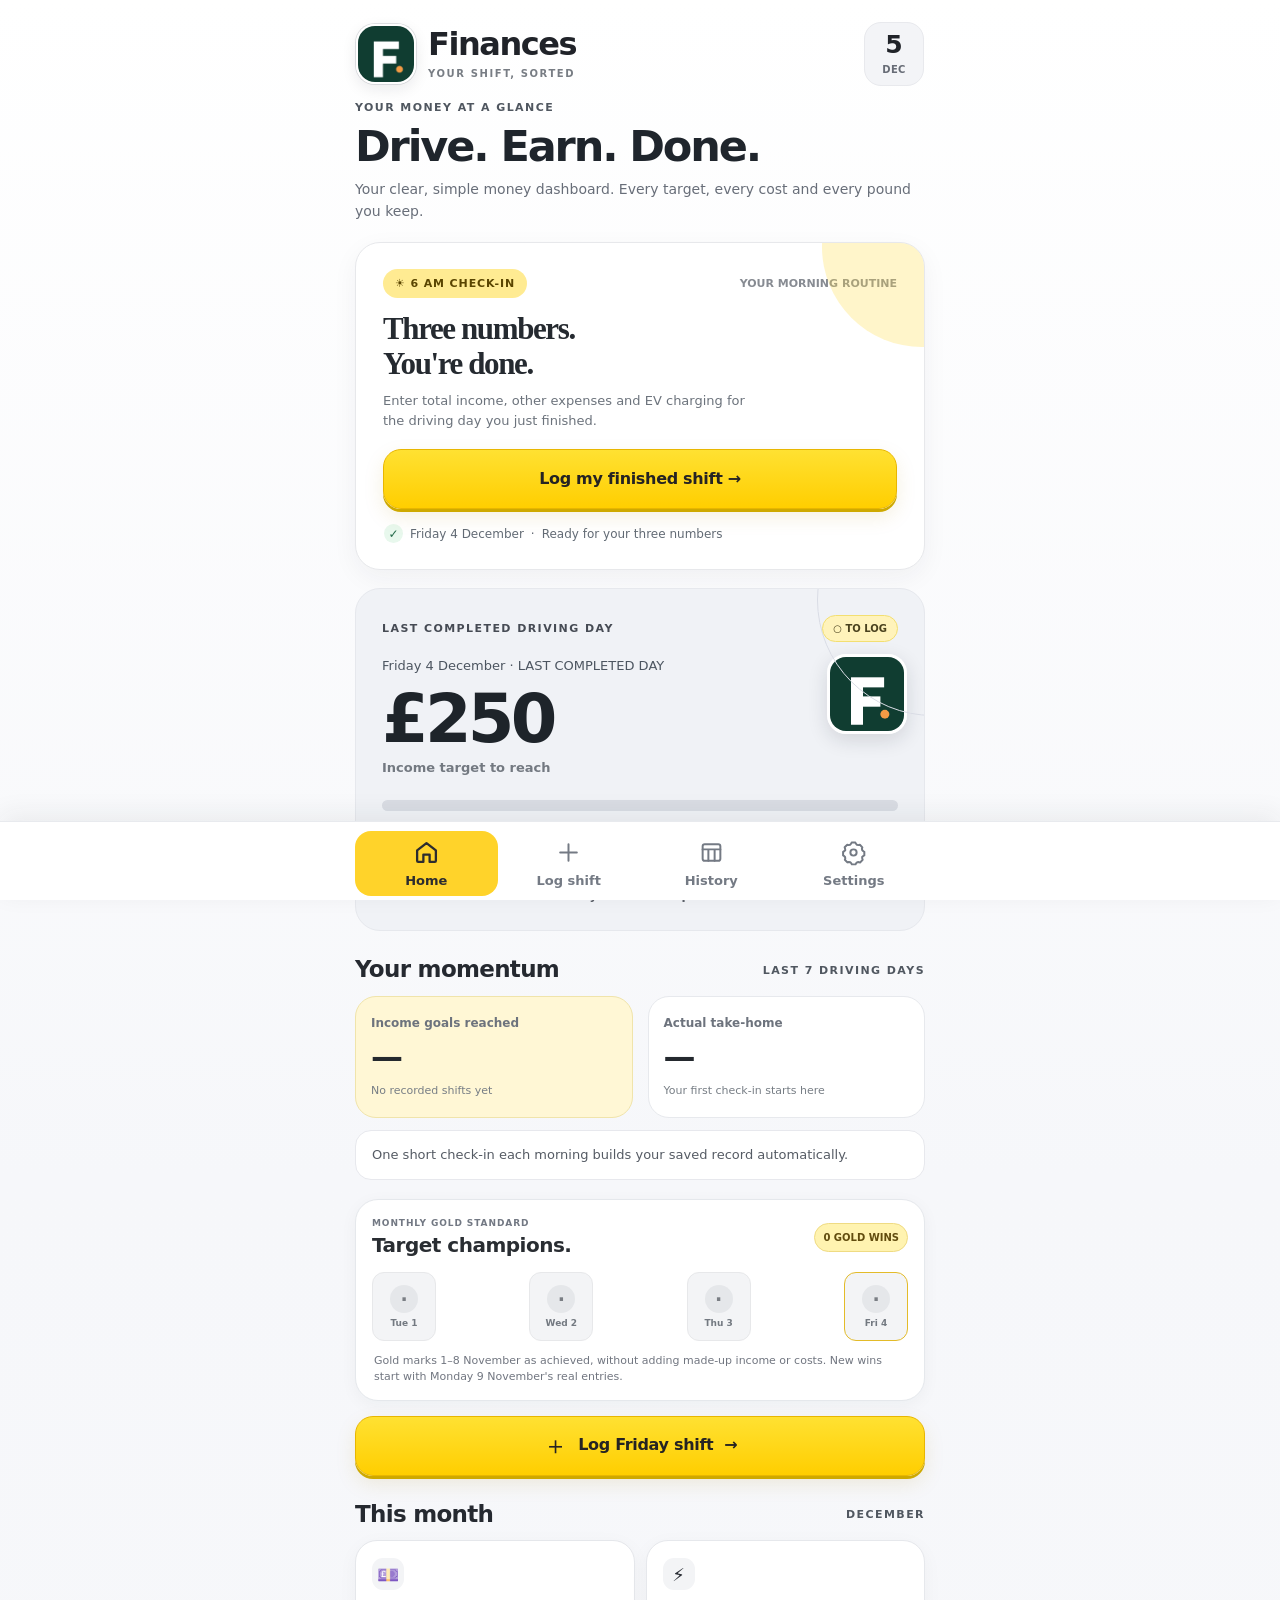
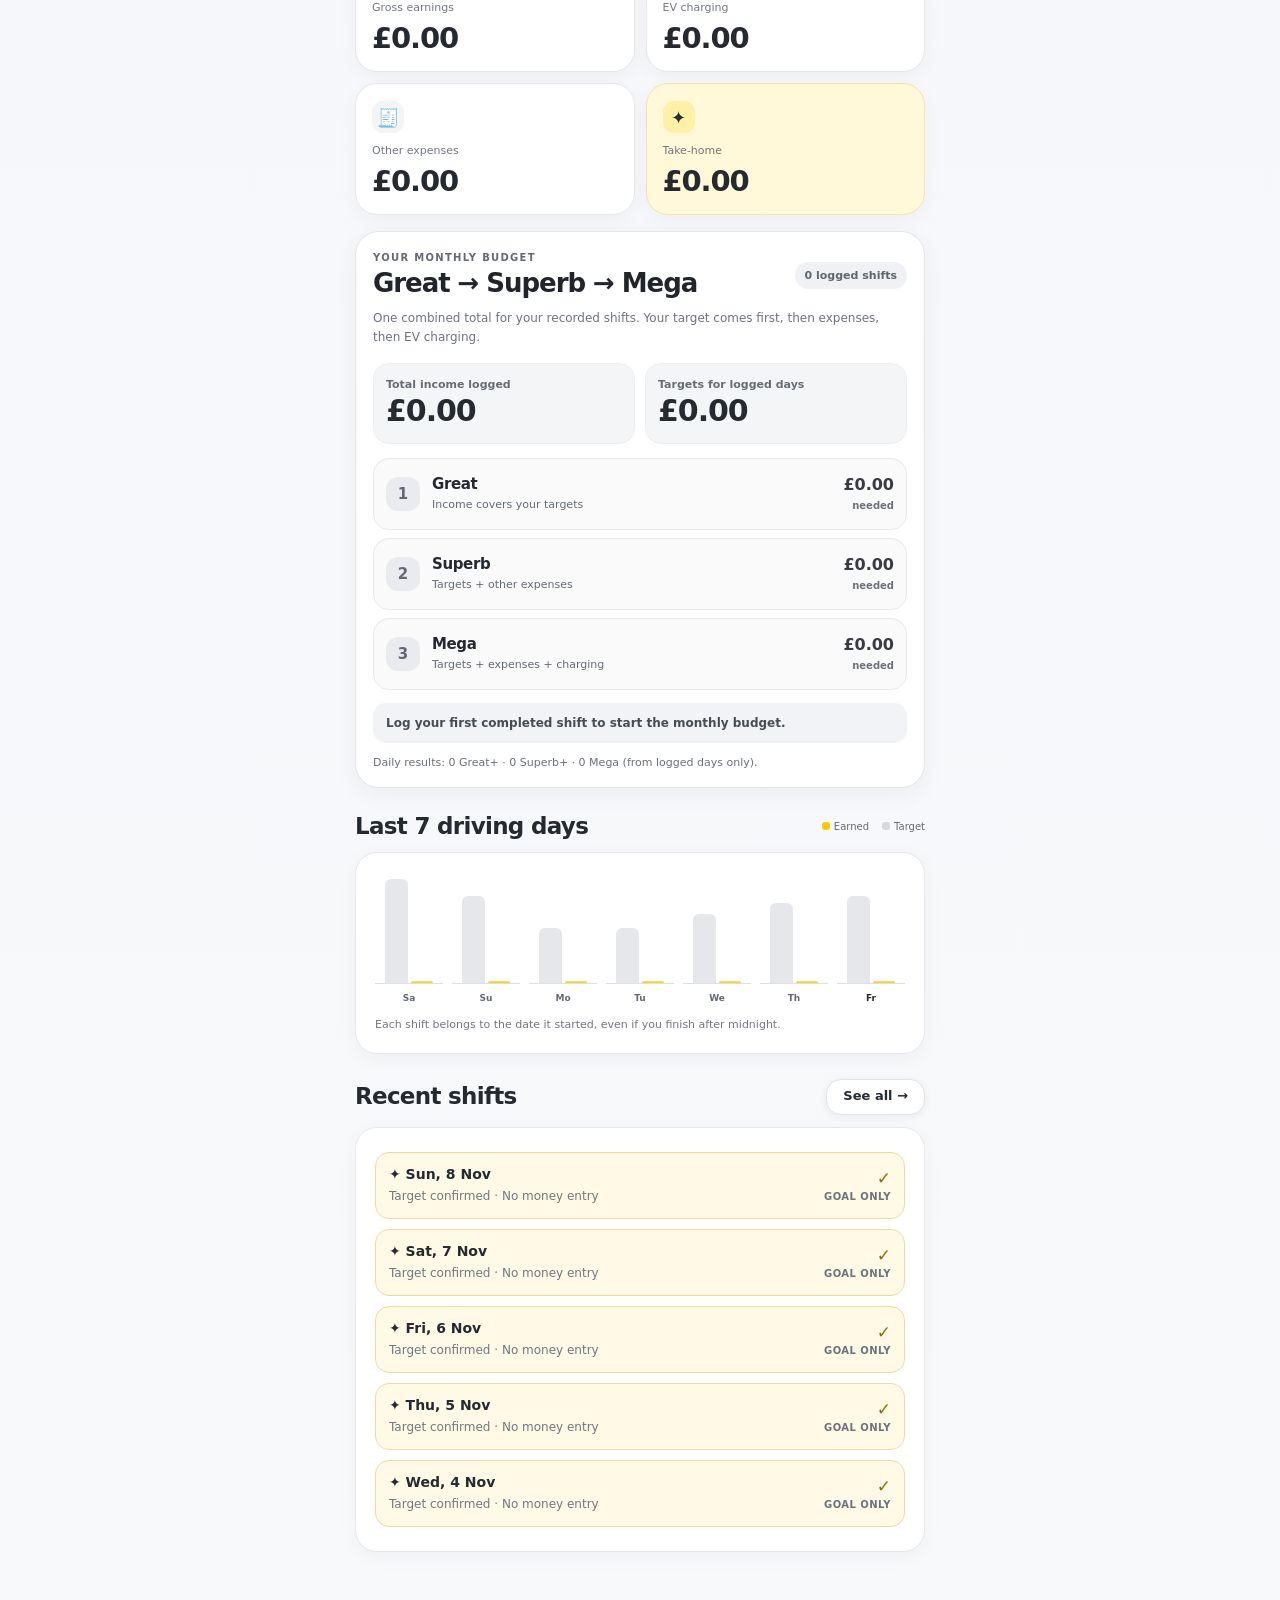
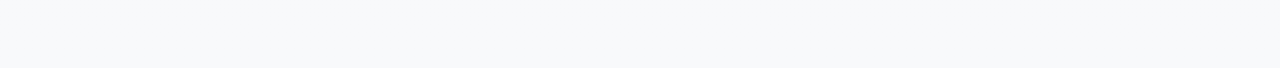
==== commit 2fda58ec: "Show eight pre-cutover gold wins clearly on November dashboard" ====
--- a/index.html
+++ b/index.html
@@ -133,7 +133,7 @@
   <div id="dateCorrection" class="notice hidden" style="margin-top:14px">
 <strong id="dateCorrectionTitle"></strong><p id="dateCorrectionText" style="margin:8px 0 12px"></p>
 <button type="button" class="secondary" id="correctToday">↶ Move saved shift to previous day</button></div>
-<section class="gold-win-card" aria-label="Gold target streak"><div class="gold-win-head"><div><small>YOUR GOLD STANDARD</small><h2>Target champions.</h2></div><strong id="goldCount">4 GOLD WINS</strong></div><div id="goldDays" class="gold-days"></div><p>Gold ticks show targets you confirmed. Missing earnings stay unrecorded.</p></section><button class="primary cta" id="homeLog"><span class="cta-icon">＋</span><span id="homeLogLabel">Log a finished shift</span><span>→</span></button>
+<section class="gold-win-card" aria-label="Gold target streak"><div class="gold-win-head"><div><small>MONTHLY GOLD STANDARD</small><h2>Target champions.</h2></div><strong id="goldCount">4 GOLD WINS</strong></div><div id="goldDays" class="gold-days"></div><p>Gold marks 1–8 November as achieved, without adding made-up income or costs. New wins start with Monday 9 November's real entries.</p></section><button class="primary cta" id="homeLog"><span class="cta-icon">＋</span><span id="homeLogLabel">Log a finished shift</span><span>→</span></button>
   <div class="section-title"><h2>This month</h2><span class="kicker" id="homeMonth">NOVEMBER</span></div>
   <div class="tile-grid">
     <div class="tile green"><span class="symbol">💷</span><small>Gross earnings</small><strong id="monthGross">£0</strong></div>
@@ -460,7 +460,7 @@
  notify('✓ Gold through Sunday 8 Nov. Monday 9 Nov starts fresh.');
  switchTo('home');
 }
-function renderGoldDays(){const now=shiftKey(),d=date(now),first=new Date(d);first.setDate(first.getDate()-Math.min(6,d.getDate()-1));const keys=[];for(let day=new Date(first);day<=d;day.setDate(day.getDate()+1))keys.push(key(day));const count=keys.filter(targetHit).length;el('goldCount').textContent=count+' GOLD WIN'+(count===1?'':'S');el('goldDays').innerHTML=keys.map(k=>{const hit=targetHit(k),label=date(k).toLocaleDateString('en-GB',{weekday:'short',day:'numeric'});return '<button class="gold-day'+(hit?' achieved':'')+(k===now?' current':'')+'" data-edit="'+k+'" aria-label="'+safe(label)+(hit?', target achieved':', not yet achieved')+'"><b>'+(hit?'✓':'·')+'</b><small>'+safe(label)+'</small></button>'}).join('')}
+function renderGoldDays(){const now=shiftKey(),d=date(now),first=new Date(d);first.setDate(first.getDate()-Math.min(6,d.getDate()-1));const keys=[];for(let day=new Date(first);day<=d;day.setDate(day.getDate()+1))keys.push(key(day));const monthKeys=[];for(let day=new Date(d.getFullYear(),d.getMonth(),1);day<=d;day.setDate(day.getDate()+1))monthKeys.push(key(day));const count=monthKeys.filter(targetHit).length;el('goldCount').textContent=count+' GOLD WIN'+(count===1?'':'S');el('goldDays').innerHTML=keys.map(k=>{const hit=targetHit(k),label=date(k).toLocaleDateString('en-GB',{weekday:'short',day:'numeric'});return '<button class="gold-day'+(hit?' achieved':'')+(k===now?' current':'')+'" data-edit="'+k+'" aria-label="'+safe(label)+(hit?', target achieved':', not yet achieved')+'"><b>'+(hit?'✓':'·')+'</b><small>'+safe(label)+'</small></button>'}).join('')}
 
 function renderHome(){
  const k=shiftKey(),a=stats(k),m=date(k);const totals=monthNumbers(m);
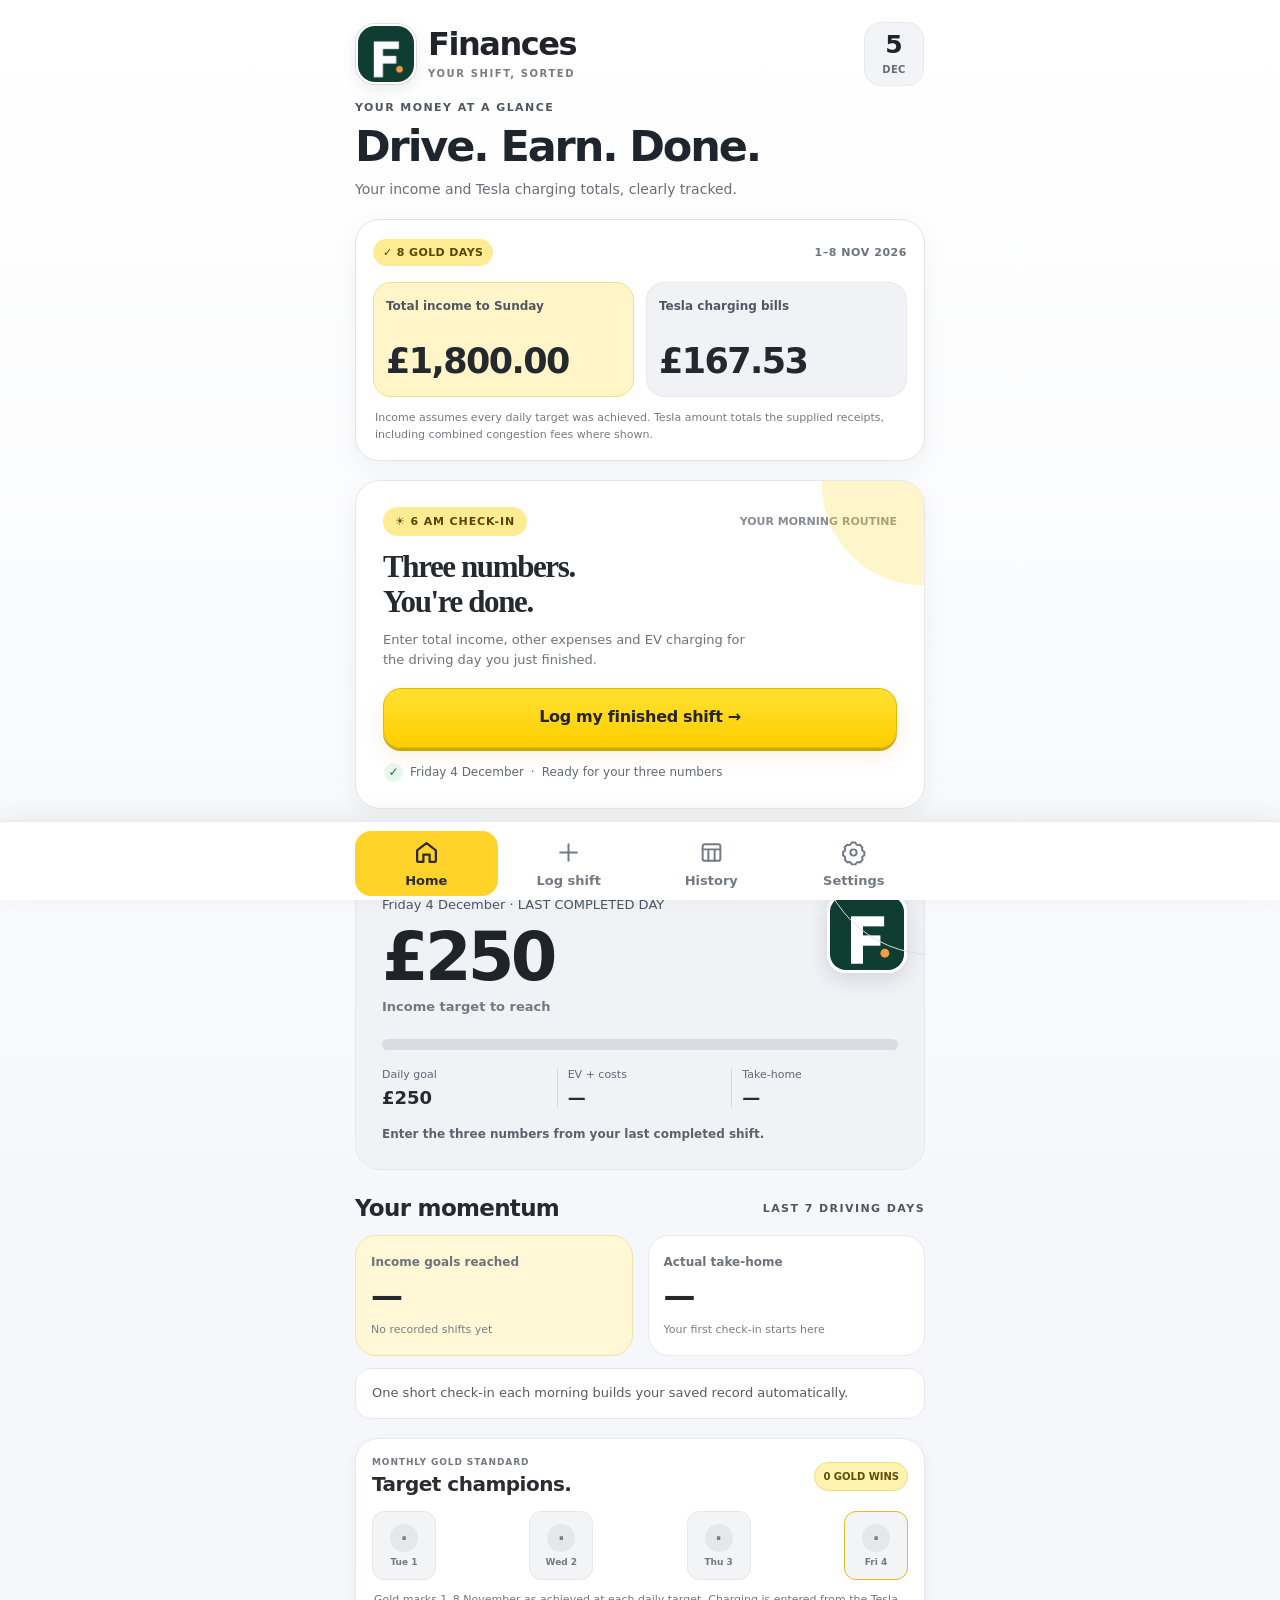
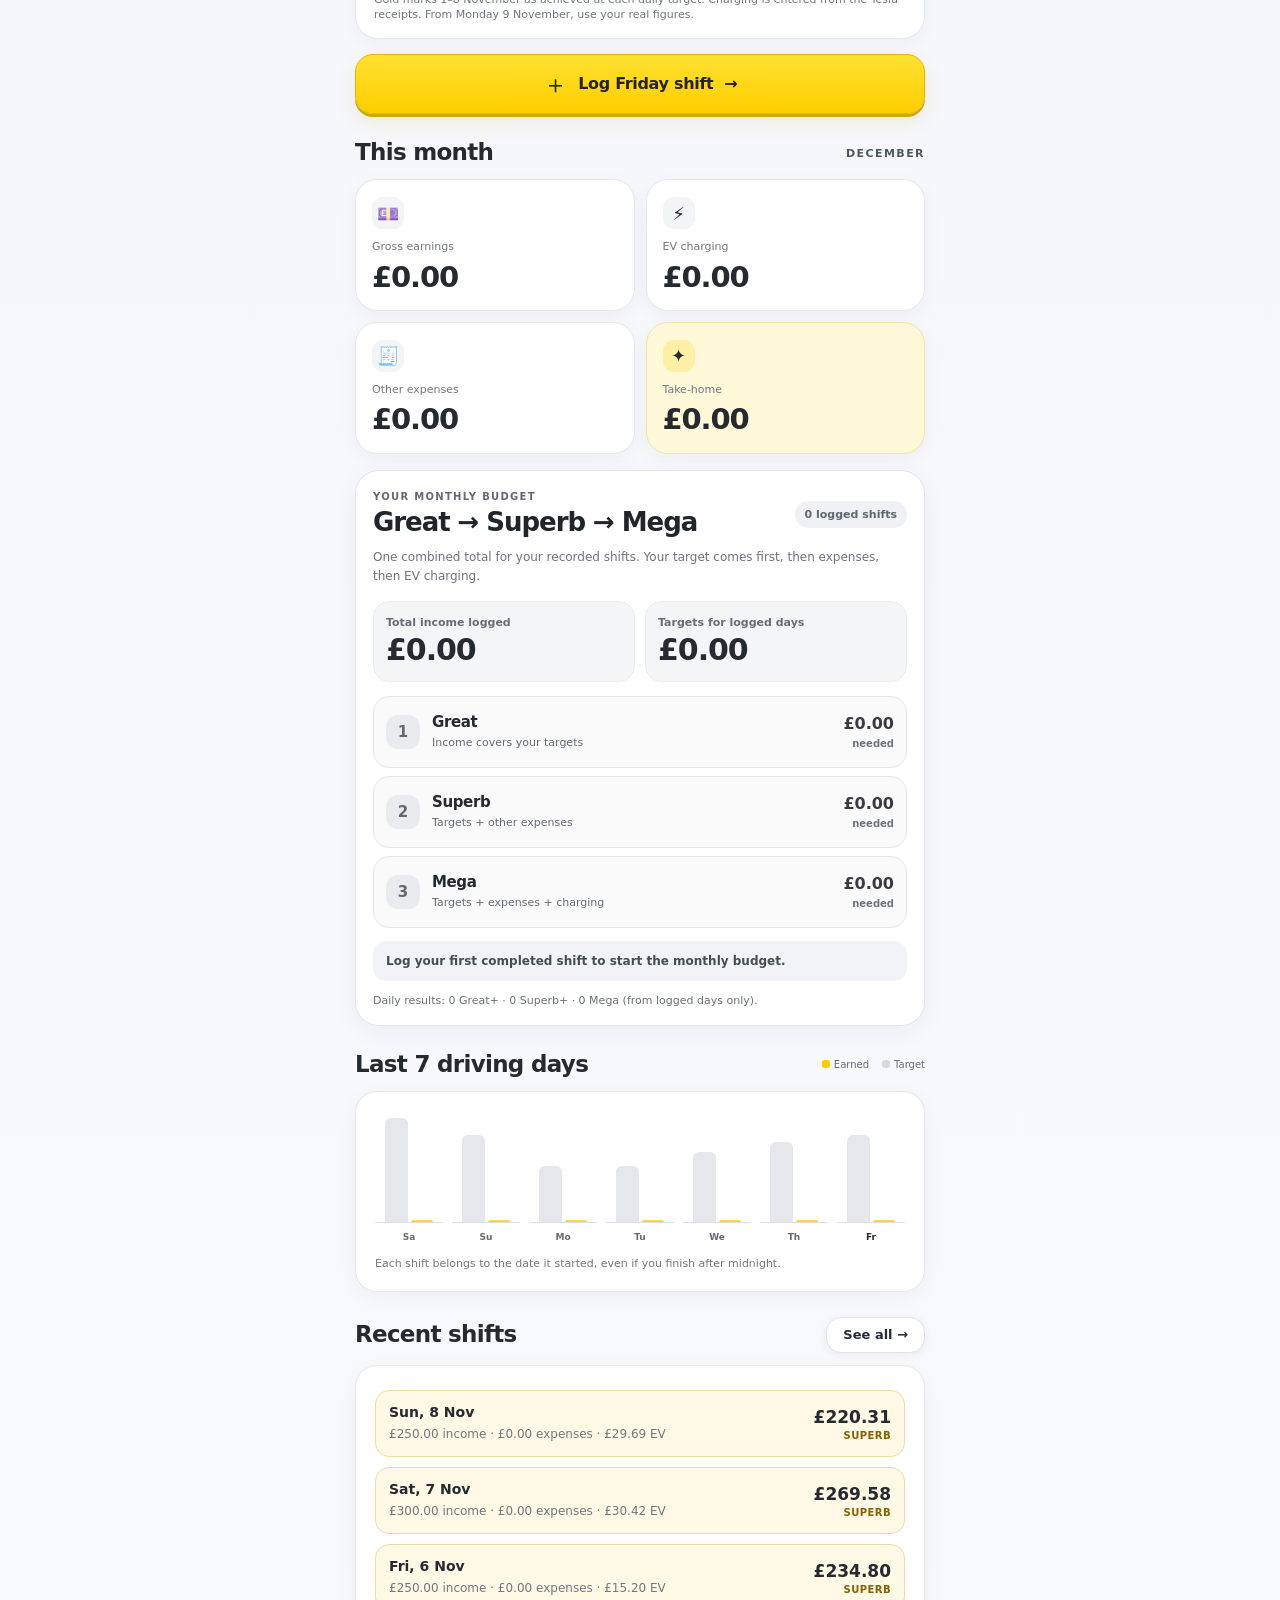
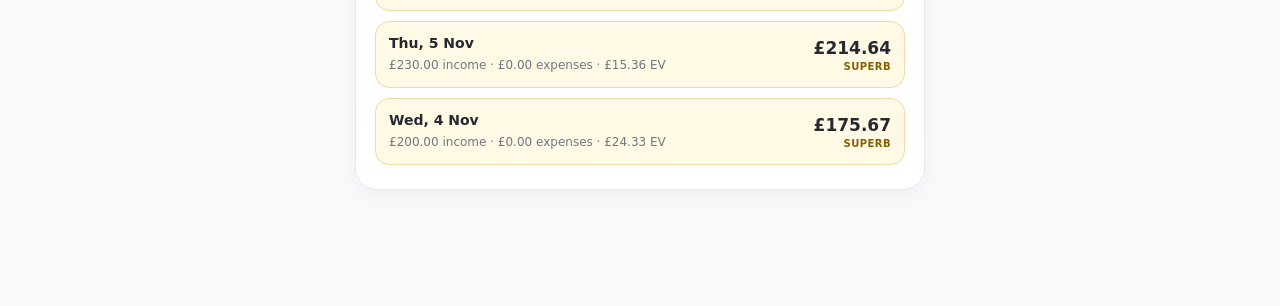
==== commit bf3594e7: "Seed Nov 1–8 assumed target income £1800 and Tesla charges £167.53; surface two totals" ====
--- a/index.html
+++ b/index.html
@@ -95,14 +95,22 @@
 </style>
 <link rel="stylesheet" href="./atelier.css?v=11">
 <link rel="stylesheet" href="./crystal.css?v=18">
-<link rel="stylesheet" href="./sunrise.css?v=19">
+<link rel="stylesheet" href="./sunrise.css?v=21">
 <link rel="stylesheet" href="./budget-ladder.css?v=20">
 </head>
 <body>
 <div class="shell">
 <header><div class="identity"><img class="mark" src="./icons/icon-512.png?v=18" alt="Personalised Liberty portrait"><div class="wordmark">Finances<small>Your shift, sorted</small></div></div><div class="header-date"><b id="headerDay">—</b><small id="headerMonth">NOV</small></div></header>
 <section class="page active" id="home">
-  <div class="kicker">YOUR MONEY AT A GLANCE</div><h1>Drive. Earn. Done.</h1><p class="subtitle">Your clear, simple money dashboard. Every target, every cost and every pound you keep.</p>
+  <div class="kicker">YOUR MONEY AT A GLANCE</div><h1>Drive. Earn. Done.</h1><p class="subtitle">Your income and Tesla charging totals, clearly tracked.</p>
+<section class="opening-snapshot" aria-label="Opening balance through Sunday 8 November">
+  <div class="opening-overline"><span class="sun-pill">✓ 8 GOLD DAYS</span><small>1–8 NOV 2026</small></div>
+  <div class="opening-figures">
+    <div class="opening-figure"><small>Total income to Sunday</small><strong id="openingIncome">£1,800.00</strong></div>
+    <div class="opening-figure"><small>Tesla charging bills</small><strong id="openingCharge">£167.53</strong></div>
+  </div>
+  <p class="opening-caption">Income assumes every daily target was achieved. Tesla amount totals the supplied receipts, including combined congestion fees where shown.</p>
+</section>
  <section class="morning-card"><div class="morning-top"><span class="sun-pill">☀ 6 AM CHECK-IN</span><span class="morning-time">YOUR MORNING ROUTINE</span></div>
  <h2>Three numbers.<br>You're done.</h2><p>Enter total income, other expenses and EV charging for the driving day you just finished.</p>
  <button class="primary morning-action" id="morningLog" type="button">Log my finished shift →</button><div class="morning-stamp"><span id="morningDate">Last driving day</span><span>·</span><span id="morningStatus">Ready</span></div></section>
@@ -113,7 +121,7 @@
     <button type="button" class="fresh-reset-button" id="freshStartBtn">Reset & start fresh</button>
   </section>
   <section class="fresh-done hidden" id="freshDonePanel">
-    <strong>✓ Fresh start active</strong><small>Gold through Sunday 8 November. Monday 9 November is the first day for detailed income, expenses and EV charging.</small>
+    <strong>✓ Opening balance loaded</strong><small>1–8 November: targets counted as income, Tesla charging bills recorded, other expenses £0. Real tracking begins Monday 9 November.</small>
   </section>
   <div class="hero"><img class="hero-portrait" src="./icons/icon-512.png?v=11" alt="" aria-hidden="true">
     <div class="hero-top"><span class="hero-label">LAST COMPLETED DRIVING DAY</span><span class="pill" id="heroBadge">READY TO GO</span></div>
@@ -133,7 +141,7 @@
   <div id="dateCorrection" class="notice hidden" style="margin-top:14px">
 <strong id="dateCorrectionTitle"></strong><p id="dateCorrectionText" style="margin:8px 0 12px"></p>
 <button type="button" class="secondary" id="correctToday">↶ Move saved shift to previous day</button></div>
-<section class="gold-win-card" aria-label="Gold target streak"><div class="gold-win-head"><div><small>MONTHLY GOLD STANDARD</small><h2>Target champions.</h2></div><strong id="goldCount">4 GOLD WINS</strong></div><div id="goldDays" class="gold-days"></div><p>Gold marks 1–8 November as achieved, without adding made-up income or costs. New wins start with Monday 9 November's real entries.</p></section><button class="primary cta" id="homeLog"><span class="cta-icon">＋</span><span id="homeLogLabel">Log a finished shift</span><span>→</span></button>
+<section class="gold-win-card" aria-label="Gold target streak"><div class="gold-win-head"><div><small>MONTHLY GOLD STANDARD</small><h2>Target champions.</h2></div><strong id="goldCount">4 GOLD WINS</strong></div><div id="goldDays" class="gold-days"></div><p>Gold marks 1–8 November as achieved at each daily target. Charging is entered from the Tesla receipts. From Monday 9 November, use your real figures.</p></section><button class="primary cta" id="homeLog"><span class="cta-icon">＋</span><span id="homeLogLabel">Log a finished shift</span><span>→</span></button>
   <div class="section-title"><h2>This month</h2><span class="kicker" id="homeMonth">NOVEMBER</span></div>
   <div class="tile-grid">
     <div class="tile green"><span class="symbol">💷</span><small>Gross earnings</small><strong id="monthGross">£0</strong></div>
@@ -323,6 +331,47 @@
  }
 }
 let state=load(),tab='home',focus=shiftKey(),historyMonth=new Date(date(shiftKey()).getFullYear(),date(shiftKey()).getMonth(),1),toastTimer=0;
+
+/* One-time historical opening balance, per user: all eight targets met, no other costs.
+   Tesla receipt totals include any combined Supercharging & Congestion Fee invoices. */
+const OPENING_FLAG='finances-opening-balance-2026-11-08-v2';
+const OPENING_ARCHIVE='finances-before-opening-balance-v2';
+const OPENING_CHARGES=[9.96,12.33,30.24,24.33,15.36,15.20,30.42,29.69];
+function seedOpeningBalance(){
+ try{
+   if(localStorage.getItem(OPENING_FLAG)==='complete')return;
+   const old=state;
+   if(!localStorage.getItem(OPENING_ARCHIVE))
+     localStorage.setItem(OPENING_ARCHIVE,JSON.stringify(old));
+   const next={...old,version:3,targets:DEFAULT.slice(),
+     shifts:{...(old.shifts||{})},confirmedDays:{...(old.confirmedDays||{}),...starterWins()},
+     freshStartComplete:true,startedOn:'2026-11-09'};
+   for(let i=0;i<8;i++){
+     const k='2026-11-'+String(i+1).padStart(2,'0');
+     const target=DEFAULT[weekday(k)];
+     next.shifts[k]={
+       gross:target,other:0,charge:OPENING_CHARGES[i],
+       start:'',finish:'',
+       notes:'Opening balance: achieved daily income target (assumed); Tesla receipts combined total.',
+       override:null,imported:false,baseline:true
+     };
+   }
+   localStorage.setItem(STORE,JSON.stringify(next));
+   localStorage.setItem(OPENING_FLAG,'complete');
+   state=next;
+ }catch(err){console.warn('Opening balance could not be saved; existing records are unchanged',err)}
+}
+seedOpeningBalance();
+function renderOpeningBalance(){
+ const dates=VERIFIED_WINS,values=dates.reduce((sum,k)=>{
+   const r=entry(k);
+   if(r){sum.income+=r.gross;sum.charge+=r.charge}
+   return sum;
+ },{income:0,charge:0});
+ el('openingIncome').textContent=amount(values.income);
+ el('openingCharge').textContent=amount(values.charge);
+}
+
 function save(){try{localStorage.setItem(STORE,JSON.stringify(state));return true}catch(err){notify('Could not save. Check your phone storage.');return false}}
 function notify(message){const t=el('toast');t.textContent=message;t.style.display='block';clearTimeout(toastTimer);toastTimer=setTimeout(()=>t.style.display='none',3500)}
 function switchTo(next){tab=next;document.querySelectorAll('.page').forEach(x=>x.classList.toggle('active',x.id===tab));document.querySelectorAll('.nav button').forEach(x=>x.classList.toggle('active',x.dataset.tab===tab));render();window.scrollTo({top:0,behavior:'instant'})}
@@ -446,18 +495,20 @@
 }
 function performFreshStart(){
  if(state.freshStartComplete){notify('Fresh tracking is already active from Monday 9 November.');return}
- const message='Reset all old income, expenses and EV charging entries, and begin detailed tracking on Monday 9 November 2026?\n\n1–8 November will all show gold, without inventing earnings or costs.\n\nThe app will keep an archived copy of your old entries on this phone.';
+ const message='Restore the opening baseline for 1–8 November? Each day is recorded at its target, £0 other expenses and Tesla charges from the screenshots. Entries from Monday 9 November onward will be preserved.';
  if(!confirm(message))return;
  const original=state;
  try{
    if(!localStorage.getItem(START_ARCHIVE))localStorage.setItem(START_ARCHIVE,JSON.stringify(original));
  }catch(err){notify('Could not save an archive. Your data was not changed.');return}
- state=newState();
+ const reset=newState();reset.shifts={...(original.shifts||{})};for(const k of VERIFIED_WINS)delete reset.shifts[k];state=reset;
+ try{localStorage.removeItem(OPENING_FLAG)}catch(err){console.warn(err)}
+ seedOpeningBalance();
  if(!save()){state=original;return}
  try{localStorage.setItem(START_RESET_FLAG,'complete')}catch(err){console.warn(err)}
  historyMonth=new Date(2026,10,1);
  prepare(shiftKey(),true);
- notify('✓ Gold through Sunday 8 Nov. Monday 9 Nov starts fresh.');
+ notify('✓ Income and Tesla charges restored through Sunday 8 November.');
  switchTo('home');
 }
 function renderGoldDays(){const now=shiftKey(),d=date(now),first=new Date(d);first.setDate(first.getDate()-Math.min(6,d.getDate()-1));const keys=[];for(let day=new Date(first);day<=d;day.setDate(day.getDate()+1))keys.push(key(day));const monthKeys=[];for(let day=new Date(d.getFullYear(),d.getMonth(),1);day<=d;day.setDate(day.getDate()+1))monthKeys.push(key(day));const count=monthKeys.filter(targetHit).length;el('goldCount').textContent=count+' GOLD WIN'+(count===1?'':'S');el('goldDays').innerHTML=keys.map(k=>{const hit=targetHit(k),label=date(k).toLocaleDateString('en-GB',{weekday:'short',day:'numeric'});return '<button class="gold-day'+(hit?' achieved':'')+(k===now?' current':'')+'" data-edit="'+k+'" aria-label="'+safe(label)+(hit?', target achieved':', not yet achieved')+'"><b>'+(hit?'✓':'·')+'</b><small>'+safe(label)+'</small></button>'}).join('')}
@@ -491,6 +542,7 @@
  el('recentList').innerHTML=recent.length?recent.map(rowMarkup).join(''):'<div class="empty">No shifts yet. Your first check-in starts here.</div>';
 smartHome(k);
   renderBudget('home',m);
+ renderOpeningBalance();
 }
 function prepare(k,reset){
  if(!validKey(k))k=shiftKey();focus=k;el('shiftDate').value=k;
@@ -545,7 +597,7 @@
 }
 function renderSettings(){
  el('targets').innerHTML=DAYS.map((d,i)=>'<div class="target-row"><label for="goal'+i+'">'+d+'</label><div class="target-inner"><b>£</b><input id="goal'+i+'" type="number" min="0" max="1000000" step=".01" inputmode="decimal" value="'+state.targets[i]+'"></div></div>').join('');
- el('importState').textContent=state.freshStartComplete?'Fresh tracking starts Monday 9 November 2026. All dates 1–8 November are marked gold, with no fabricated income or costs.':state.legacyImported?'Your previous Finances records were copied into this version. The original records remain untouched.':'Records are saved only in this browser or installed app. Back up regularly.';
+ el('importState').textContent=state.freshStartComplete?'Opening balance 1–8 November: income assumes achieved targets, EV charging from Tesla screenshots, other expenses £0. Actual entries from 9 November onward.':state.legacyImported?'Your previous Finances records were copied into this version. The original records remain untouched.':'Records are saved only in this browser or installed app. Back up regularly.';
 }
 function render(){const drivingDay=date(todayKey());el('headerDay').textContent=drivingDay.getDate();el('headerMonth').textContent=drivingDay.toLocaleDateString('en-GB',{month:'short'}).toUpperCase();if(tab==='home')renderHome();if(tab==='history')renderHistory();if(tab==='settings')renderSettings();if(tab==='log')updatePreview();}
 function download(filename,body,type){const blob=new Blob([body],{type});const url=URL.createObjectURL(blob),a=document.createElement('a');a.href=url;a.download=filename;document.body.appendChild(a);a.click();a.remove();setTimeout(()=>URL.revokeObjectURL(url),3000)}
--- a/sunrise.css
+++ b/sunrise.css
@@ -167,3 +167,16 @@
 @media(min-width:540px){.morning-card {padding:26px 27px;}.morning-card h2 {max-width:none;}.hero {padding:26px;}.smart-grid {gap:15px;}}
 @media(max-width:360px){.morning-card {padding:18px;}.morning-card h2 {font-size:24px;}.hero-stats small {font-size:10px;}.smart-stat {padding:15px 12px;}.gold-win-head h2 {font-size:18px;}}
 @media(prefers-reduced-motion:reduce){.morning-card,.flow-board,.hero,.smart-stat {animation:none!important;transition:none!important;}}
+
+/* Fixed, user-approved Nov 1–8 opening balance; actual data continues Nov 9 onward. */
+.opening-snapshot{background:#fff;border:1px solid #e2e4e9;border-radius:24px;padding:19px 17px 17px;margin-top:18px;box-shadow:0 8px 24px #2227330d;}
+.opening-overline{display:flex;align-items:center;justify-content:space-between;gap:8px;margin-bottom:16px;}
+.opening-overline .sun-pill{font-size:11px;letter-spacing:.035em;padding:7px 10px;}
+.opening-overline small{font-size:11px;color:#6b737d;font-weight:800;letter-spacing:.05em;}
+.opening-figures{display:grid;grid-template-columns:1fr 1fr;gap:12px;}
+.opening-figure{border-radius:18px;background:#f1f2f5;border:1px solid #e8e9ed;padding:15px 12px 14px;min-width:0;}
+.opening-figure:first-child{background:#fff5c8;border-color:#efdf8c;}
+.opening-figure small{display:block;color:#505761;font-size:12px;line-height:1.4;font-weight:750;min-height:34px;}
+.opening-figure strong{display:block;margin-top:9px;color:#242930;font:850 clamp(24px,6.6vw,35px)/1.18 Inter,ui-sans-serif,system-ui,sans-serif;letter-spacing:-.045em;font-variant-numeric:tabular-nums;white-space:nowrap;}
+.opening-caption{color:#747a83;font-size:11px;line-height:1.5;margin:13px 2px 0;}
+@media(max-width:380px){.opening-snapshot{padding:15px 12px;}.opening-figures{gap:8px;}.opening-figure{padding:13px 10px;}.opening-figure strong{font-size:clamp(22px,6.6vw,28px)}}
